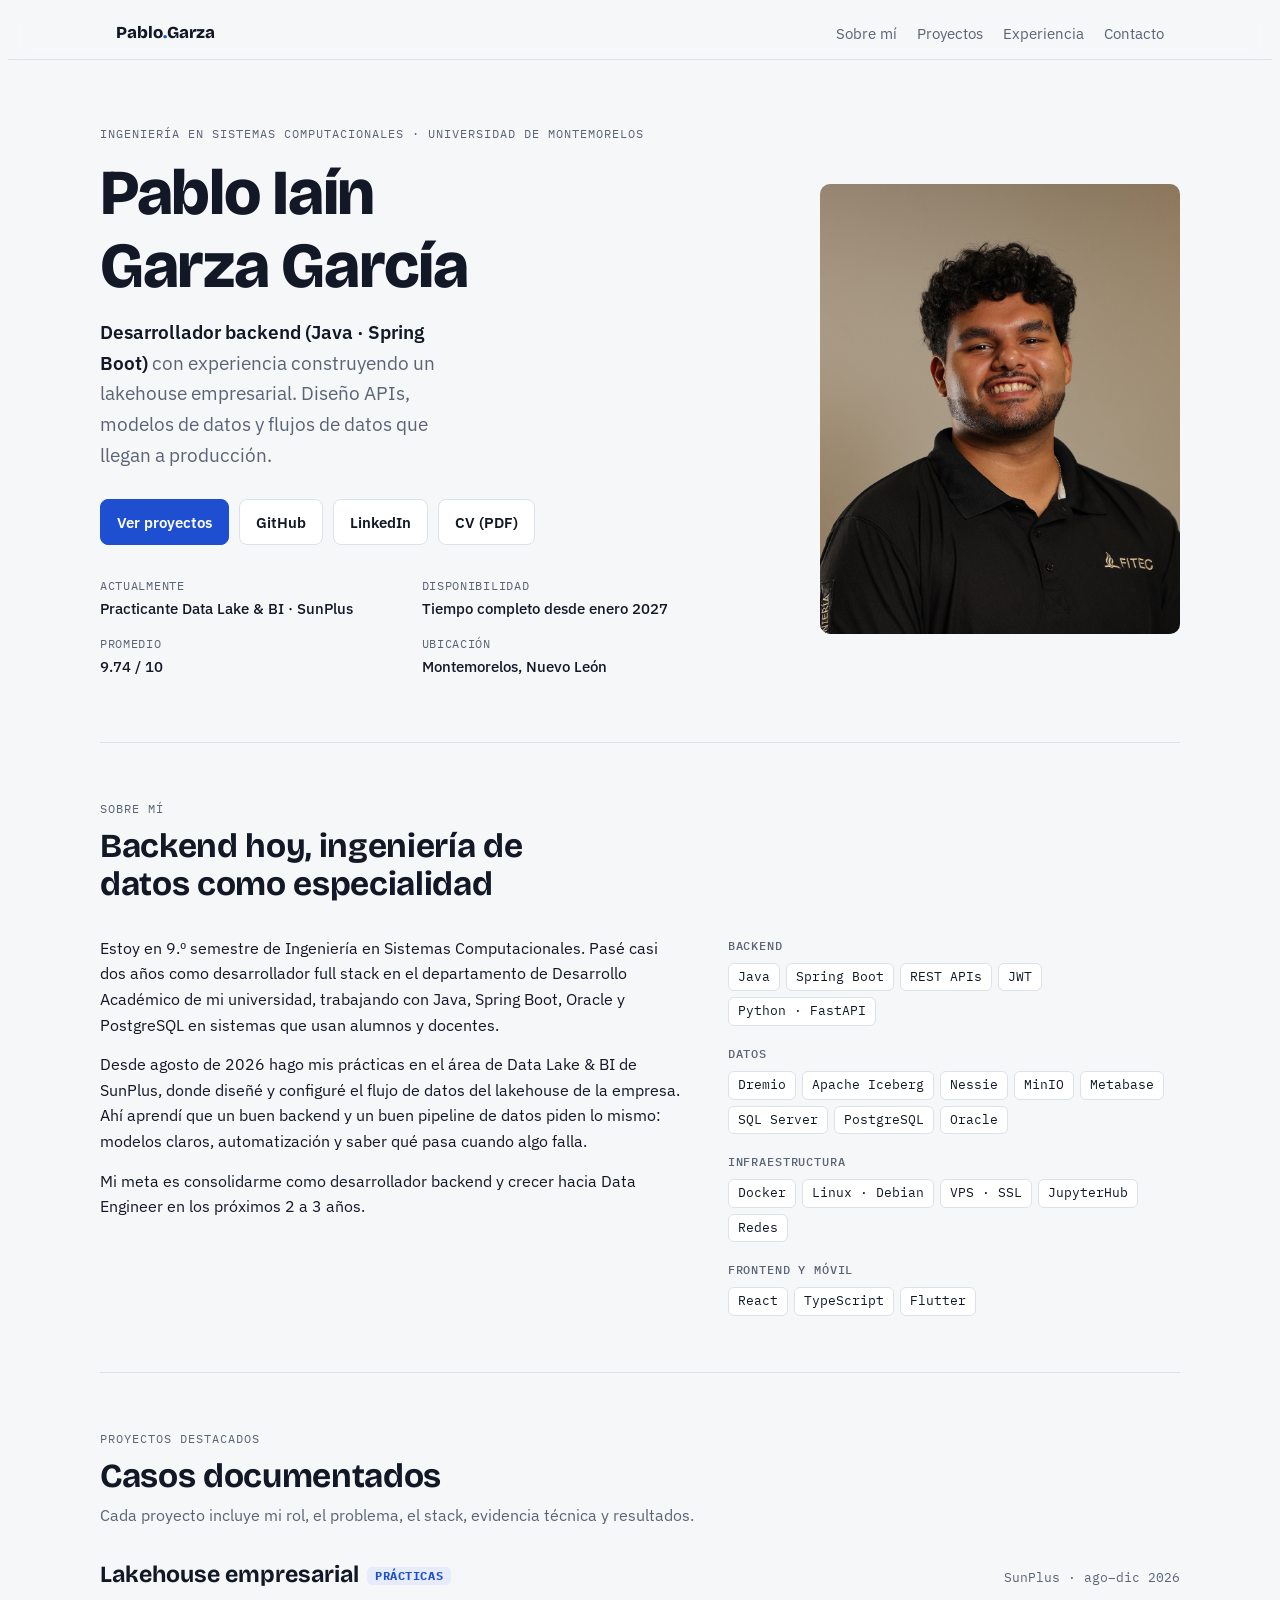
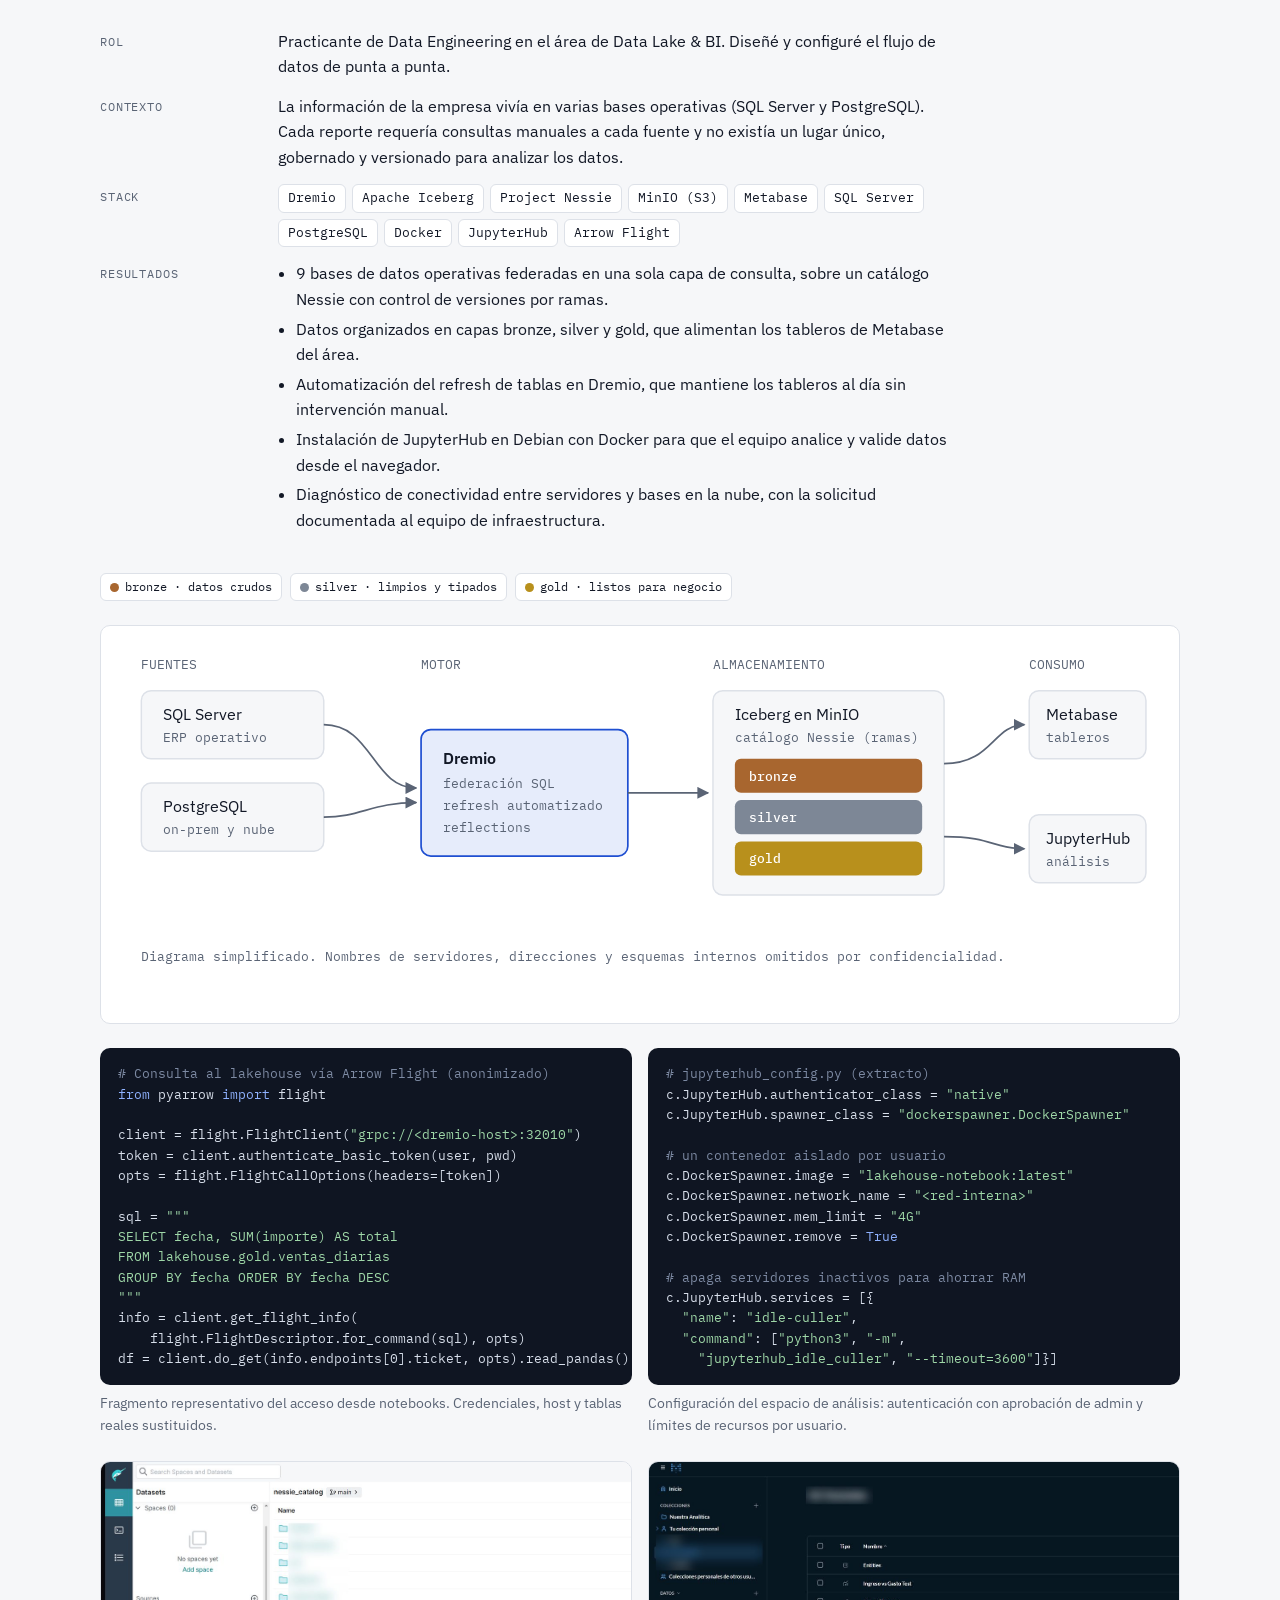
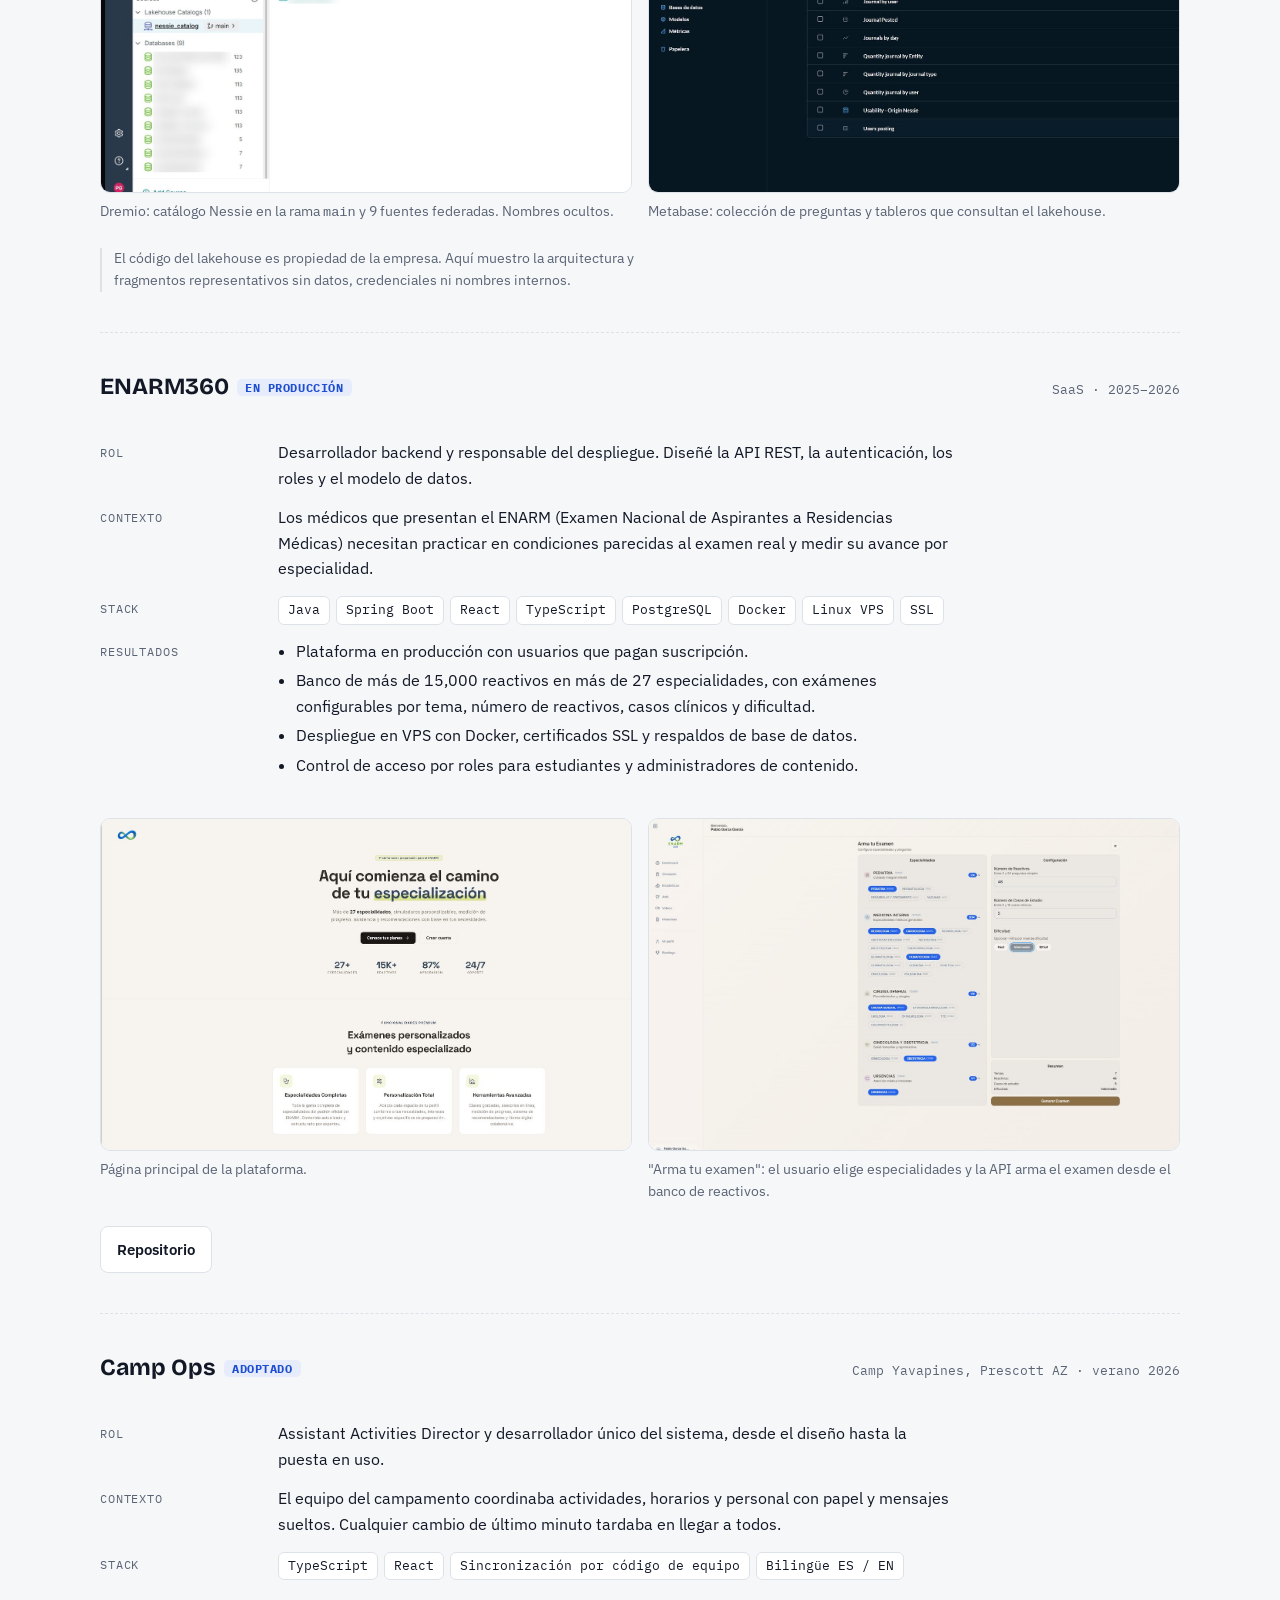
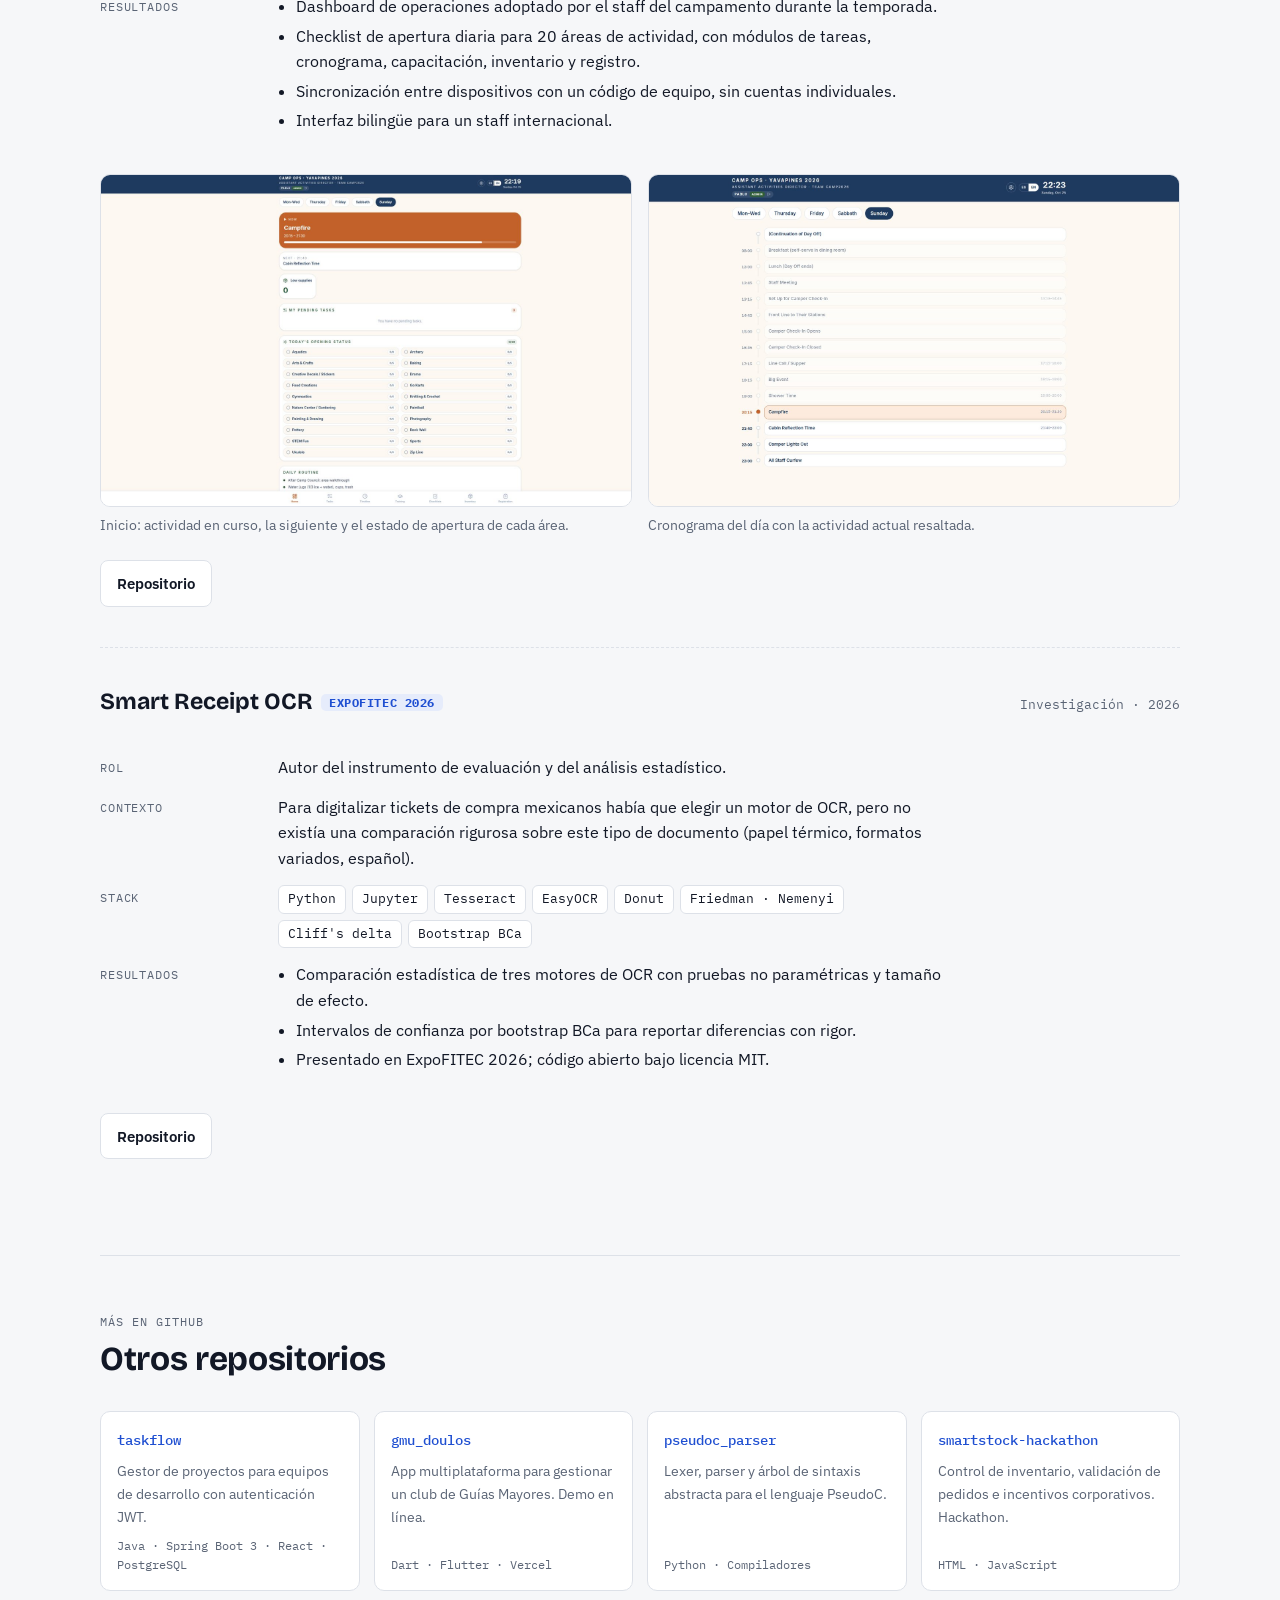
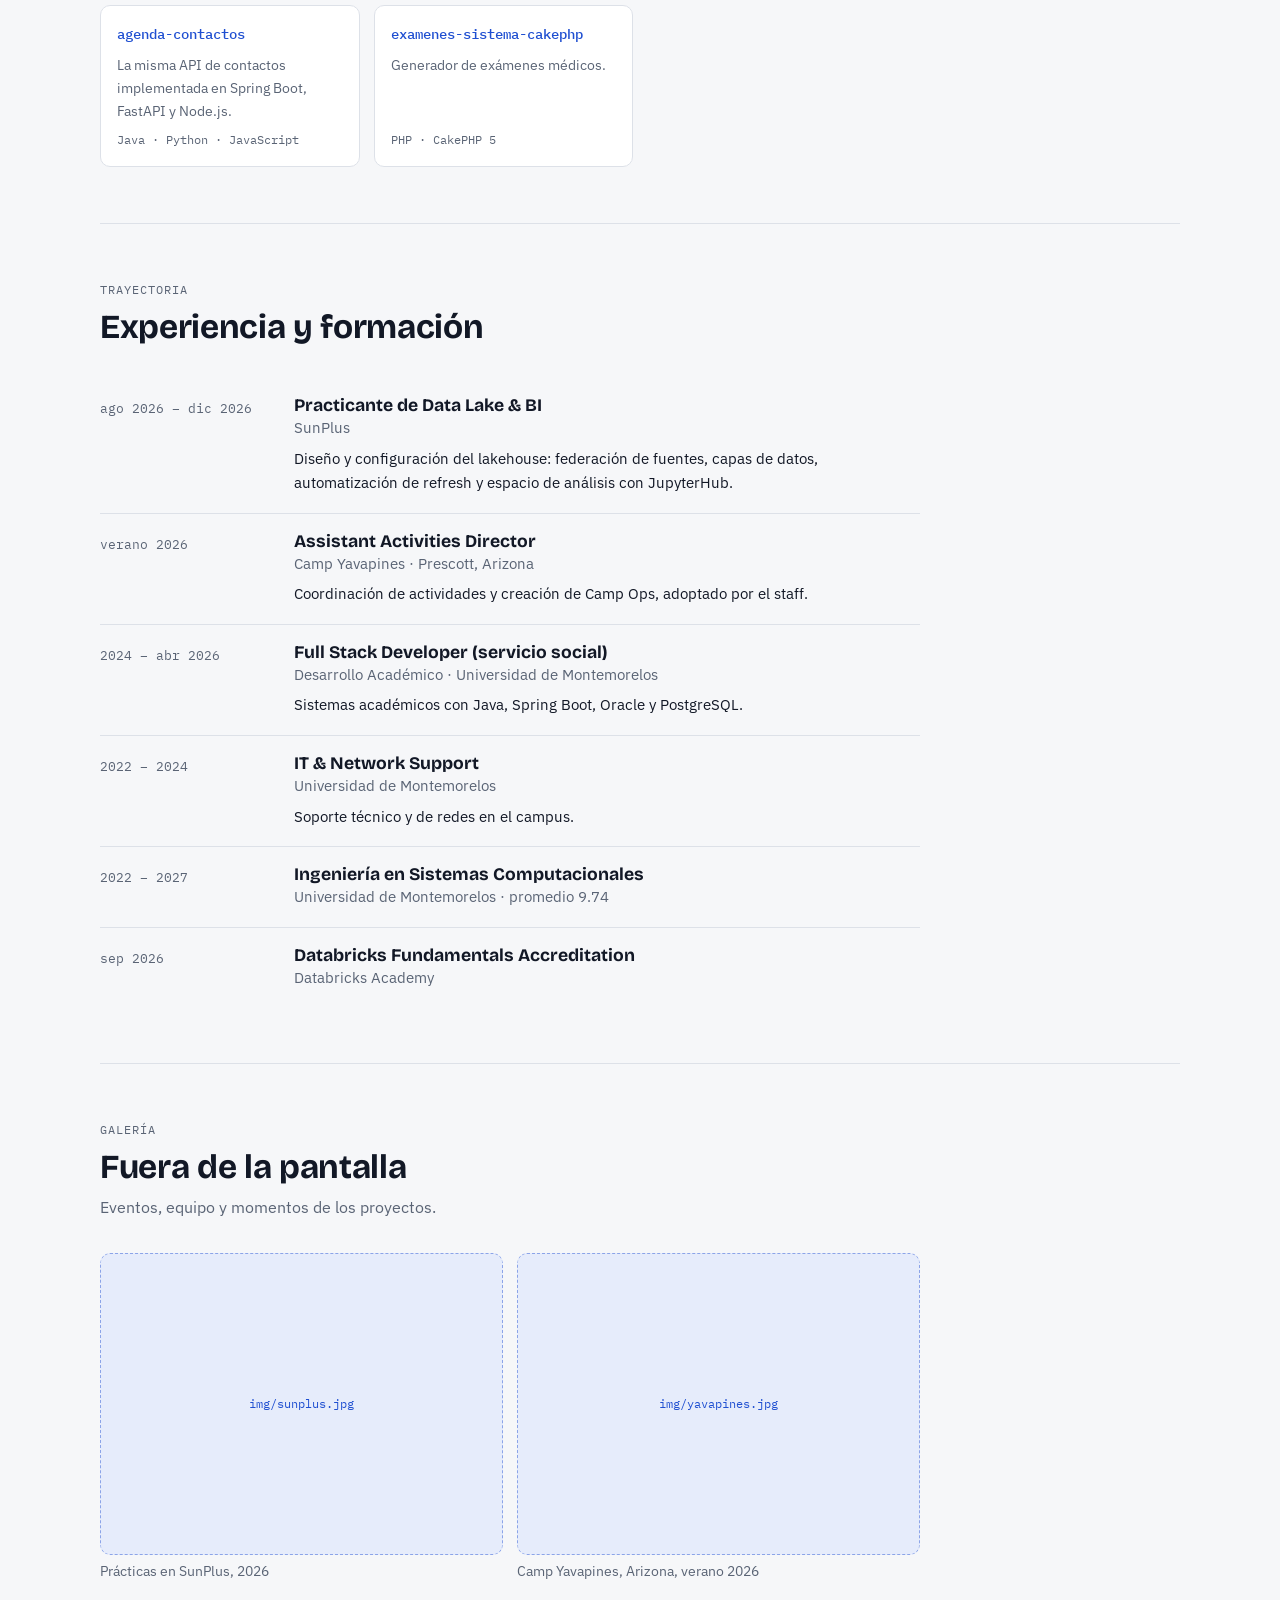
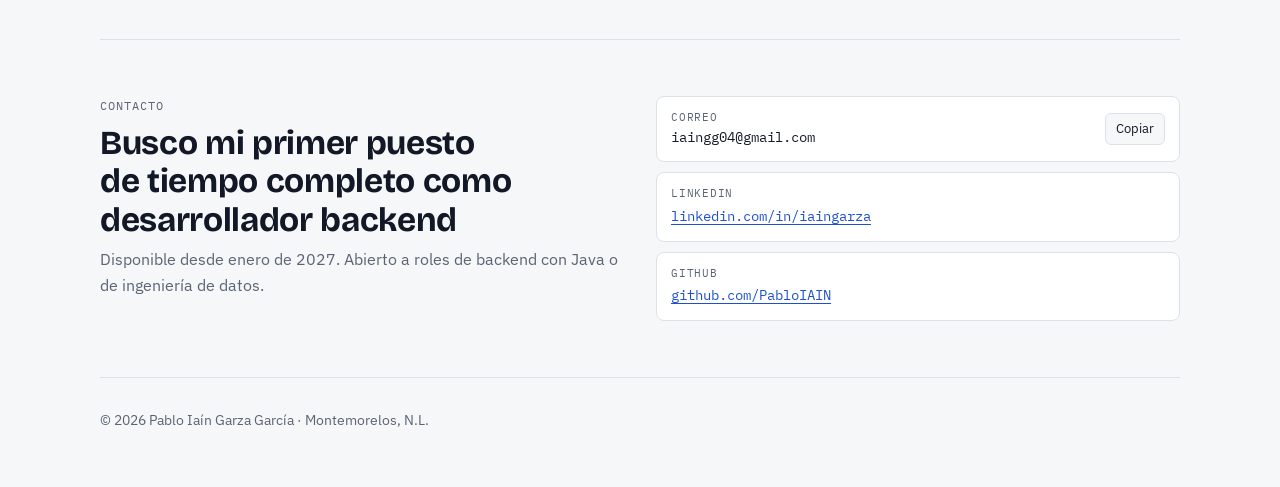
==== index.html @ d5141c3a "Portafolio Inicial" ====
<!doctype html>
<html lang="es">
<head>
<meta charset="utf-8">
<meta name="viewport" content="width=device-width, initial-scale=1, viewport-fit=cover">
<title>Pablo Garza · Portafolio</title>
<meta name="claude:viewport-fit-sides" content="cover">
<meta name="description" content="Portafolio profesional de Pablo Iaín Garza García: ingeniería de datos (lakehouse), backend con Java y Spring Boot, y proyectos full-stack.">
<link rel="preconnect" href="https://fonts.googleapis.com">
<link rel="preconnect" href="https://fonts.gstatic.com" crossorigin>
<link rel="stylesheet" href="https://fonts.googleapis.com/css2?family=Bricolage+Grotesque:opsz,wght@12..96,500;12..96,700;12..96,800&family=IBM+Plex+Sans:wght@400;500;600&family=IBM+Plex+Mono:wght@400;500&display=swap">
<style>
/* Layout: one calm reading column (max 1080px) with sticky nav; each project is a case study
   whose five rubric fields sit in a fixed two-column grid, so every project reads the same way. */
:root{
  --bg:#f6f7f9; --surface:#ffffff; --fg:#121826; --muted:#5a6475; --line:#dde1e8;
  --accent:#1f4fd1; --accent-soft:#e6ecfb; --code-bg:#0f1522; --code-fg:#d7deea;
  --bronze:#a8662f; --silver:#7d8796; --gold:#b8901c;
  --display:"Bricolage Grotesque", "Segoe UI", system-ui, sans-serif;
  --body:"IBM Plex Sans", "Segoe UI", system-ui, sans-serif;
  --mono:"IBM Plex Mono", ui-monospace, Menlo, Consolas, monospace;
  --radius:10px;
}
@media (prefers-color-scheme: dark){:root:not([data-theme="light"]){
  --bg:#0c1018; --surface:#141a25; --fg:#e8ecf3; --muted:#9aa4b5; --line:#263043;
  --accent:#7c9cff; --accent-soft:#1b2540; --code-bg:#080b12; --code-fg:#d7deea;
  --bronze:#d08a50; --silver:#aab3c0; --gold:#e0b93e; color-scheme:dark}}
:root[data-theme="dark"]{
  --bg:#0c1018; --surface:#141a25; --fg:#e8ecf3; --muted:#9aa4b5; --line:#263043;
  --accent:#7c9cff; --accent-soft:#1b2540; --code-bg:#080b12; --code-fg:#d7deea;
  --bronze:#d08a50; --silver:#aab3c0; --gold:#e0b93e; color-scheme:dark}

*{box-sizing:border-box}
html{scroll-behavior:smooth}
@media (prefers-reduced-motion:reduce){html{scroll-behavior:auto}}
body{background:var(--bg);color:var(--fg);font-family:var(--body);font-size:16px;line-height:1.6;
  padding-left:max(16px, env(safe-area-inset-left,0px));padding-right:max(16px, env(safe-area-inset-right,0px))}
body::before{content:"";position:fixed;inset:0 0 auto;height:env(safe-area-inset-top,0px);z-index:10;background:var(--bg)}
a{color:var(--accent);text-underline-offset:3px}
a:focus-visible,button:focus-visible{outline:2px solid var(--accent);outline-offset:3px;border-radius:4px}
.wrap{max-width:1080px;margin:0 auto}
h1,h2,h3{font-family:var(--display);line-height:1.15;text-wrap:balance;margin:0}
h2{font-size:clamp(1.6rem,3vw,2.1rem);font-weight:700;letter-spacing:-.01em}
h3{font-size:1.45rem;font-weight:700}
p{margin:0}
.eyebrow{font-family:var(--mono);font-size:.78rem;letter-spacing:.08em;text-transform:uppercase;color:var(--muted)}

/* nav */
nav.top{position:sticky;top:env(safe-area-inset-top,0px);z-index:5;background:color-mix(in srgb,var(--bg) 88%,transparent);
  backdrop-filter:blur(8px);border-bottom:1px solid var(--line);margin-inline:calc(-1 * max(16px, env(safe-area-inset-left,0px)))}
nav.top .wrap{display:flex;align-items:center;justify-content:space-between;gap:16px;padding-block:12px;
  padding-inline:max(16px, env(safe-area-inset-left,0px))}
.brand{font-family:var(--display);font-weight:800;font-size:1.05rem;color:var(--fg);text-decoration:none}
.brand span{color:var(--accent)}
nav.top ul{display:flex;gap:20px;list-style:none;margin:0;padding:0;font-size:.92rem}
nav.top ul a{color:var(--muted);text-decoration:none}
nav.top ul a:hover{color:var(--fg)}
@media (max-width:640px){nav.top ul{gap:14px;font-size:.85rem} nav.top ul li.opt{display:none}}

/* hero */
.hero{display:grid;grid-template-columns:minmax(0,1.5fr) minmax(0,1fr);gap:48px;align-items:center;padding-block:64px 48px}
.hero h1{font-size:clamp(2.4rem,6vw,4rem);font-weight:800;letter-spacing:-.02em}
.hero .role{font-size:1.2rem;color:var(--muted);margin-top:14px;max-width:34ch}
.hero .role strong{color:var(--fg);font-weight:600}
.cta{display:flex;flex-wrap:wrap;gap:10px;margin-top:28px}
.btn{display:inline-flex;align-items:center;gap:8px;padding:10px 16px;border-radius:8px;font-weight:600;font-size:.95rem;text-decoration:none;border:1px solid var(--line);color:var(--fg);background:var(--surface)}
.btn.primary{background:var(--accent);border-color:var(--accent);color:#fff}
:root[data-theme="dark"] .btn.primary{color:#0c1018}
@media (prefers-color-scheme: dark){:root:not([data-theme="light"]) .btn.primary{color:#0c1018}}
.btn:hover{border-color:var(--accent)}
.facts{display:grid;grid-template-columns:repeat(2,minmax(0,1fr));gap:14px 24px;margin-top:32px;font-size:.92rem}
.facts dt{font-family:var(--mono);font-size:.72rem;letter-spacing:.06em;text-transform:uppercase;color:var(--muted)}
.facts dd{margin:2px 0 0;font-weight:500;font-variant-numeric:tabular-nums}
.portrait{position:relative;max-width:360px;justify-self:end;width:100%}
@media (max-width:820px){.hero{grid-template-columns:1fr;padding-block:40px 32px;gap:32px}.portrait{justify-self:start;max-width:260px;order:-1}}

/* photo slots */
.ph{position:relative;border-radius:var(--radius);overflow:hidden;background:var(--accent-soft);aspect-ratio:4/5;max-width:100%}
.ph img{display:block;width:100%;height:100%;object-fit:cover;object-position:top left}
.ph.shot{border:1px solid var(--line);background:var(--surface)}
.ph .empty-msg{display:none}
.ph.empty img{display:none}
.ph.empty .empty-msg{display:flex;position:absolute;inset:0;flex-direction:column;align-items:center;justify-content:center;gap:6px;text-align:center;padding:16px;
  color:var(--accent);font-family:var(--mono);font-size:.78rem;border:1.5px dashed color-mix(in srgb,var(--accent) 45%,transparent);border-radius:var(--radius)}
.ph.empty .empty-msg b{font-family:var(--display);font-size:2.6rem;line-height:1}
.ph.wide{aspect-ratio:16/10}

/* sections */
section{padding-block:56px;border-top:1px solid var(--line)}
.sec-head{display:flex;flex-direction:column;gap:8px;margin-bottom:32px;max-width:62ch}
.sec-head p{color:var(--muted)}

/* about */
.about{display:grid;grid-template-columns:minmax(0,1.3fr) minmax(0,1fr);gap:40px}
.about p+p{margin-top:14px}
.about .text{max-width:62ch}
.skills{display:flex;flex-direction:column;gap:18px}
.skills h4{margin:0 0 8px;font-family:var(--mono);font-size:.75rem;letter-spacing:.07em;text-transform:uppercase;color:var(--muted);font-weight:500}
@media (max-width:820px){.about{grid-template-columns:1fr}}
.tags{display:flex;flex-wrap:wrap;gap:6px;list-style:none;padding:0;margin:0}
.tags li{font-family:var(--mono);font-size:.8rem;padding:3px 9px;border-radius:6px;background:var(--surface);border:1px solid var(--line)}

/* case studies */
.case{display:flex;flex-direction:column;gap:24px;padding-block:40px;border-top:1px dashed var(--line)}
.case:first-of-type{border-top:0;padding-top:0}
.case-head{display:flex;flex-wrap:wrap;align-items:baseline;justify-content:space-between;gap:8px 24px}
.case-head .meta{font-family:var(--mono);font-size:.8rem;color:var(--muted)}
.badge{display:inline-block;font-family:var(--mono);font-size:.72rem;letter-spacing:.05em;text-transform:uppercase;padding:2px 8px;border-radius:5px;background:var(--accent-soft);color:var(--accent);margin-left:8px;vertical-align:middle}
.fields{display:grid;grid-template-columns:150px minmax(0,1fr);gap:14px 28px;max-width:860px}
.fields dt{font-family:var(--mono);font-size:.75rem;letter-spacing:.07em;text-transform:uppercase;color:var(--muted);padding-top:3px}
.fields dd{margin:0;min-width:0}
.fields ul.res{margin:0;padding-left:18px;display:flex;flex-direction:column;gap:4px}
@media (max-width:640px){.fields{grid-template-columns:1fr;gap:4px}.fields dd{margin-bottom:12px}}
.evidence{display:grid;grid-template-columns:repeat(auto-fit,minmax(260px,1fr));gap:16px}
.evidence figure{margin:0;display:flex;flex-direction:column;gap:8px;min-width:0}
.evidence figcaption{font-size:.85rem;color:var(--muted)}
.links{display:flex;flex-wrap:wrap;gap:8px}
.note{font-size:.85rem;color:var(--muted);border-left:2px solid var(--line);padding-left:12px;max-width:70ch}

/* diagram */
.diagram{background:var(--surface);border:1px solid var(--line);border-radius:var(--radius);padding:16px;overflow-x:auto}
.diagram svg{display:block;min-width:640px;width:100%;height:auto}
.diagram text{font-family:var(--body);fill:var(--fg);font-size:13px}
.diagram .sm{font-size:11px;fill:var(--muted);font-family:var(--mono)}
.diagram .box{fill:var(--bg);stroke:var(--line);stroke-width:1.2}
.diagram .core{fill:var(--accent-soft);stroke:var(--accent);stroke-width:1.4}
.diagram .arr{stroke:var(--muted);stroke-width:1.4;fill:none;marker-end:url(#ah)}
.diagram .ahead{fill:var(--muted)}
.diagram .b{fill:var(--bronze)} .diagram .s{fill:var(--silver)} .diagram .g{fill:var(--gold)}
.diagram .lbl-inv{fill:#fff;font-family:var(--mono);font-size:11px;font-weight:500}

/* code */
pre.code{margin:0;background:var(--code-bg);color:var(--code-fg);border-radius:var(--radius);padding:16px 18px;overflow-x:auto;font-family:var(--mono);font-size:.82rem;line-height:1.55}
pre.code .c{color:#7d8aa3} pre.code .k{color:#8fb2ff} pre.code .s{color:#9fd8a8}

/* layers legend */
.layers{display:flex;flex-wrap:wrap;gap:8px;font-family:var(--mono);font-size:.78rem}
.layers span{display:inline-flex;align-items:center;gap:6px;padding:3px 9px;border:1px solid var(--line);border-radius:6px;background:var(--surface)}
.layers i{width:9px;height:9px;border-radius:50%;display:inline-block}

/* repo grid */
.repos{display:grid;grid-template-columns:repeat(auto-fill,minmax(250px,1fr));gap:14px}
.repo{display:flex;flex-direction:column;gap:8px;padding:16px;border:1px solid var(--line);border-radius:var(--radius);background:var(--surface);text-decoration:none;color:var(--fg)}
.repo:hover{border-color:var(--accent)}
.repo .name{font-family:var(--mono);font-size:.9rem;font-weight:500;color:var(--accent);overflow-wrap:anywhere}
.repo p{font-size:.9rem;color:var(--muted);flex:1}
.repo .lang{font-family:var(--mono);font-size:.75rem;color:var(--muted)}

/* timeline */
.timeline{list-style:none;margin:0;padding:0;display:flex;flex-direction:column;gap:0;max-width:820px}
.timeline li{display:grid;grid-template-columns:170px minmax(0,1fr);gap:24px;padding-block:18px;border-top:1px solid var(--line)}
.timeline li:first-child{border-top:0}
.timeline .when{font-family:var(--mono);font-size:.82rem;color:var(--muted);font-variant-numeric:tabular-nums;padding-top:2px}
.timeline h3{font-size:1.1rem}
.timeline .org{color:var(--muted);font-size:.92rem}
.timeline p.d{margin-top:6px;font-size:.95rem}
@media (max-width:640px){.timeline li{grid-template-columns:1fr;gap:4px}}

/* gallery */
.gallery{display:grid;grid-template-columns:repeat(2,minmax(0,1fr));gap:14px;max-width:820px}
.gallery .ph{aspect-ratio:4/3}
.gallery figure{margin:0;display:flex;flex-direction:column;gap:6px}
.gallery figcaption{font-size:.85rem;color:var(--muted)}
@media (max-width:720px){.gallery{grid-template-columns:repeat(2,minmax(0,1fr))}}
@media (max-width:440px){.gallery{grid-template-columns:1fr}}

/* contact */
.contact{display:grid;grid-template-columns:minmax(0,1fr) minmax(0,1fr);gap:32px;align-items:start}
.contact-list{display:flex;flex-direction:column;gap:10px}
.contact-row{display:flex;align-items:center;justify-content:space-between;gap:12px;padding:12px 14px;border:1px solid var(--line);border-radius:8px;background:var(--surface);min-width:0}
.contact-row .v{font-family:var(--mono);font-size:.88rem;overflow-wrap:anywhere;user-select:all}
.contact-row .k{font-family:var(--mono);font-size:.7rem;text-transform:uppercase;letter-spacing:.07em;color:var(--muted)}
.copy{font:inherit;font-size:.8rem;padding:5px 10px;border-radius:6px;border:1px solid var(--line);background:var(--bg);color:var(--fg);cursor:pointer;flex:none}
.copy:hover{border-color:var(--accent)}
@media (max-width:720px){.contact{grid-template-columns:1fr}}
footer{padding-block:32px 48px;border-top:1px solid var(--line);font-size:.85rem;color:var(--muted)}
</style>
</head>
<body>

<nav class="top" aria-label="Principal">
  <div class="wrap">
    <a class="brand" href="#inicio">Pablo<span>.</span>Garza</a>
    <ul>
      <li class="opt"><a href="#sobre-mi">Sobre mí</a></li>
      <li><a href="#proyectos">Proyectos</a></li>
      <li class="opt"><a href="#experiencia">Experiencia</a></li>
      <li><a href="#contacto">Contacto</a></li>
    </ul>
  </div>
</nav>

<main class="wrap">

  <!-- ============ HERO ============ -->
  <header class="hero" id="inicio">
    <div>
      <p class="eyebrow">Ingeniería en Sistemas Computacionales · Universidad de Montemorelos</p>
      <h1 style="margin-top:12px">Pablo Iaín<br>Garza García</h1>
      <p class="role"><strong>Desarrollador backend (Java · Spring Boot)</strong> con experiencia construyendo un lakehouse empresarial. Diseño APIs, modelos de datos y flujos de datos que llegan a producción.</p>
      <div class="cta">
        <a class="btn primary" href="#proyectos">Ver proyectos</a>
        <a class="btn" href="https://github.com/PabloIAIN" target="_blank" rel="noopener">GitHub</a>
        <a class="btn" href="https://www.linkedin.com/in/iaingarza" target="_blank" rel="noopener">LinkedIn</a>
        <!-- EDITA: sube tu CV como cv.pdf junto a este archivo para que este botón funcione -->
        <a class="btn" href="cv.pdf" target="_blank" rel="noopener">CV (PDF)</a>
      </div>
      <dl class="facts">
        <div><dt>Actualmente</dt><dd>Practicante Data Lake &amp; BI · SunPlus</dd></div>
        <div><dt>Disponibilidad</dt><dd>Tiempo completo desde enero 2027</dd></div>
        <div><dt>Promedio</dt><dd>9.74 / 10</dd></div>
        <div><dt>Ubicación</dt><dd>Montemorelos, Nuevo León</dd></div>
      </dl>
    </div>
    <div class="portrait">
      <!-- EDITA: guarda tu foto como img/pablo.jpg (vertical 4:5, mínimo 800×1000 px) -->
      <div class="ph"><img src="img/pablo.jpg" alt="Foto de Pablo Garza"><div class="empty-msg"><b>PG</b>Agrega img/pablo.jpg</div></div>
    </div>
  </header>

  <!-- ============ SOBRE MÍ ============ -->
  <section id="sobre-mi">
    <div class="sec-head"><p class="eyebrow">Sobre mí</p><h2>Backend hoy, ingeniería de datos como especialidad</h2></div>
    <div class="about">
      <div class="text">
        <p>Estoy en 9.º semestre de Ingeniería en Sistemas Computacionales. Pasé casi dos años como desarrollador full stack en el departamento de Desarrollo Académico de mi universidad, trabajando con Java, Spring Boot, Oracle y PostgreSQL en sistemas que usan alumnos y docentes.</p>
        <p>Desde agosto de 2026 hago mis prácticas en el área de Data Lake &amp; BI de SunPlus, donde diseñé y configuré el flujo de datos del lakehouse de la empresa. Ahí aprendí que un buen backend y un buen pipeline de datos piden lo mismo: modelos claros, automatización y saber qué pasa cuando algo falla.</p>
        <p>Mi meta es consolidarme como desarrollador backend y crecer hacia Data Engineer en los próximos 2 a 3 años.</p>
      </div>
      <div class="skills">
        <div><h4>Backend</h4><ul class="tags"><li>Java</li><li>Spring Boot</li><li>REST APIs</li><li>JWT</li><li>Python · FastAPI</li></ul></div>
        <div><h4>Datos</h4><ul class="tags"><li>Dremio</li><li>Apache Iceberg</li><li>Nessie</li><li>MinIO</li><li>Metabase</li><li>SQL Server</li><li>PostgreSQL</li><li>Oracle</li></ul></div>
        <div><h4>Infraestructura</h4><ul class="tags"><li>Docker</li><li>Linux · Debian</li><li>VPS · SSL</li><li>JupyterHub</li><li>Redes</li></ul></div>
        <div><h4>Frontend y móvil</h4><ul class="tags"><li>React</li><li>TypeScript</li><li>Flutter</li></ul></div>
      </div>
    </div>
  </section>

  <!-- ============ PROYECTOS ============ -->
  <section id="proyectos">
    <div class="sec-head"><p class="eyebrow">Proyectos destacados</p><h2>Casos documentados</h2>
      <p>Cada proyecto incluye mi rol, el problema, el stack, evidencia técnica y resultados.</p></div>

    <!-- PROYECTO 1: LAKEHOUSE -->
    <article class="case" id="lakehouse">
      <div class="case-head">
        <h3>Lakehouse empresarial<span class="badge">Prácticas</span></h3>
        <span class="meta">SunPlus · ago–dic 2026</span>
      </div>
      <dl class="fields">
        <dt>Rol</dt><dd>Practicante de Data Engineering en el área de Data Lake &amp; BI. Diseñé y configuré el flujo de datos de punta a punta.</dd>
        <dt>Contexto</dt><dd>La información de la empresa vivía en varias bases operativas (SQL Server y PostgreSQL). Cada reporte requería consultas manuales a cada fuente y no existía un lugar único, gobernado y versionado para analizar los datos.</dd>
        <dt>Stack</dt><dd><ul class="tags"><li>Dremio</li><li>Apache Iceberg</li><li>Project Nessie</li><li>MinIO (S3)</li><li>Metabase</li><li>SQL Server</li><li>PostgreSQL</li><li>Docker</li><li>JupyterHub</li><li>Arrow Flight</li></ul></dd>
        <dt>Resultados</dt><dd><ul class="res">
          <li>9 bases de datos operativas federadas en una sola capa de consulta, sobre un catálogo Nessie con control de versiones por ramas.</li>
          <li>Datos organizados en capas bronze, silver y gold, que alimentan los tableros de Metabase del área.</li>
          <li>Automatización del refresh de tablas en Dremio, que mantiene los tableros al día sin intervención manual.</li>
          <li>Instalación de JupyterHub en Debian con Docker para que el equipo analice y valide datos desde el navegador.</li>
          <li>Diagnóstico de conectividad entre servidores y bases en la nube, con la solicitud documentada al equipo de infraestructura.</li>
        </ul></dd>
      </dl>

      <div class="layers" aria-label="Capas del lakehouse">
        <span><i style="background:var(--bronze)"></i>bronze · datos crudos</span>
        <span><i style="background:var(--silver)"></i>silver · limpios y tipados</span>
        <span><i style="background:var(--gold)"></i>gold · listos para negocio</span>
      </div>

      <div class="diagram" role="img" aria-label="Diagrama de arquitectura: SQL Server y PostgreSQL alimentan a Dremio, que escribe tablas Iceberg en MinIO catalogadas con Nessie en capas bronze, silver y gold; Metabase y JupyterHub consumen los datos.">
        <svg viewBox="0 0 860 300" xmlns="http://www.w3.org/2000/svg">
          <defs><marker id="ah" viewBox="0 0 10 10" refX="9" refY="5" markerWidth="7" markerHeight="7" orient="auto"><path class="ahead" d="M0,0 L10,5 L0,10 z"/></marker></defs>
          <text class="sm" x="20" y="22">FUENTES</text>
          <rect class="box" x="20" y="40" width="150" height="56" rx="8"/><text x="38" y="64">SQL Server</text><text class="sm" x="38" y="82">ERP operativo</text>
          <rect class="box" x="20" y="116" width="150" height="56" rx="8"/><text x="38" y="140">PostgreSQL</text><text class="sm" x="38" y="158">on-prem y nube</text>
          <path class="arr" d="M170,68 C210,68 210,120 246,120"/>
          <path class="arr" d="M170,144 C200,144 210,132 246,132"/>
          <text class="sm" x="250" y="22">MOTOR</text>
          <rect class="core" x="250" y="72" width="170" height="104" rx="8"/>
          <text x="268" y="100" style="font-weight:600">Dremio</text>
          <text class="sm" x="268" y="120">federación SQL</text>
          <text class="sm" x="268" y="138">refresh automatizado</text>
          <text class="sm" x="268" y="156">reflections</text>
          <path class="arr" d="M420,124 L486,124"/>
          <text class="sm" x="490" y="22">ALMACENAMIENTO</text>
          <rect class="box" x="490" y="40" width="190" height="168" rx="8"/>
          <text x="508" y="64">Iceberg en MinIO</text><text class="sm" x="508" y="82">catálogo Nessie (ramas)</text>
          <rect class="b" x="508" y="96" width="154" height="28" rx="5"/><text class="lbl-inv" x="520" y="114">bronze</text>
          <rect class="s" x="508" y="130" width="154" height="28" rx="5"/><text class="lbl-inv" x="520" y="148">silver</text>
          <rect class="g" x="508" y="164" width="154" height="28" rx="5"/><text class="lbl-inv" x="520" y="182">gold</text>
          <path class="arr" d="M680,100 C720,100 720,68 746,68"/>
          <path class="arr" d="M680,160 C720,160 720,170 746,170"/>
          <text class="sm" x="750" y="22">CONSUMO</text>
          <rect class="box" x="750" y="40" width="96" height="56" rx="8"/><text x="764" y="64">Metabase</text><text class="sm" x="764" y="82">tableros</text>
          <rect class="box" x="750" y="142" width="96" height="56" rx="8"/><text x="764" y="166">JupyterHub</text><text class="sm" x="764" y="184">análisis</text>
          <text class="sm" x="20" y="262">Diagrama simplificado. Nombres de servidores, direcciones y esquemas internos omitidos por confidencialidad.</text>
        </svg>
      </div>

      <div class="evidence">
        <figure>
          <pre class="code"><span class="c"># Consulta al lakehouse vía Arrow Flight (anonimizado)</span>
<span class="k">from</span> pyarrow <span class="k">import</span> flight

client = flight.FlightClient(<span class="s">"grpc://&lt;dremio-host&gt;:32010"</span>)
token = client.authenticate_basic_token(user, pwd)
opts = flight.FlightCallOptions(headers=[token])

sql = <span class="s">"""
SELECT fecha, SUM(importe) AS total
FROM lakehouse.gold.ventas_diarias
GROUP BY fecha ORDER BY fecha DESC
"""</span>
info = client.get_flight_info(
    flight.FlightDescriptor.for_command(sql), opts)
df = client.do_get(info.endpoints[0].ticket, opts).read_pandas()</pre>
          <figcaption>Fragmento representativo del acceso desde notebooks. Credenciales, host y tablas reales sustituidos.</figcaption>
        </figure>
        <figure>
          <pre class="code"><span class="c"># jupyterhub_config.py (extracto)</span>
c.JupyterHub.authenticator_class = <span class="s">"native"</span>
c.JupyterHub.spawner_class = <span class="s">"dockerspawner.DockerSpawner"</span>

<span class="c"># un contenedor aislado por usuario</span>
c.DockerSpawner.image = <span class="s">"lakehouse-notebook:latest"</span>
c.DockerSpawner.network_name = <span class="s">"&lt;red-interna&gt;"</span>
c.DockerSpawner.mem_limit = <span class="s">"4G"</span>
c.DockerSpawner.remove = <span class="k">True</span>

<span class="c"># apaga servidores inactivos para ahorrar RAM</span>
c.JupyterHub.services = [{
  <span class="s">"name"</span>: <span class="s">"idle-culler"</span>,
  <span class="s">"command"</span>: [<span class="s">"python3"</span>, <span class="s">"-m"</span>,
    <span class="s">"jupyterhub_idle_culler"</span>, <span class="s">"--timeout=3600"</span>]}]</pre>
          <figcaption>Configuración del espacio de análisis: autenticación con aprobación de admin y límites de recursos por usuario.</figcaption>
        </figure>
      </div>
      <div class="evidence">
        <figure><div class="ph wide shot"><img src="img/lakehouse-1.jpg" alt="Dremio mostrando el catálogo Nessie en la rama main y 9 bases de datos conectadas, con nombres difuminados" loading="lazy"><div class="empty-msg">img/lakehouse-1.jpg</div></div><figcaption>Dremio: catálogo Nessie en la rama <code>main</code> y 9 fuentes federadas. Nombres ocultos.</figcaption></figure>
        <figure><div class="ph wide shot"><img src="img/lakehouse-2.jpg" alt="Colección de Metabase con 10 preguntas y tableros construidos sobre el lakehouse" loading="lazy"><div class="empty-msg">img/lakehouse-2.jpg</div></div><figcaption>Metabase: colección de preguntas y tableros que consultan el lakehouse.</figcaption></figure>
      </div>
      <p class="note">El código del lakehouse es propiedad de la empresa. Aquí muestro la arquitectura y fragmentos representativos sin datos, credenciales ni nombres internos.</p>
    </article>

    <!-- PROYECTO 2: ENARM360 -->
    <article class="case" id="enarm360">
      <div class="case-head">
        <h3>ENARM360<span class="badge">En producción</span></h3>
        <span class="meta">SaaS · 2025–2026</span>
      </div>
      <dl class="fields">
        <dt>Rol</dt><dd>Desarrollador backend y responsable del despliegue. Diseñé la API REST, la autenticación, los roles y el modelo de datos.</dd>
        <dt>Contexto</dt><dd>Los médicos que presentan el ENARM (Examen Nacional de Aspirantes a Residencias Médicas) necesitan practicar en condiciones parecidas al examen real y medir su avance por especialidad.</dd>
        <dt>Stack</dt><dd><ul class="tags"><li>Java</li><li>Spring Boot</li><li>React</li><li>TypeScript</li><li>PostgreSQL</li><li>Docker</li><li>Linux VPS</li><li>SSL</li></ul></dd>
        <dt>Resultados</dt><dd><ul class="res">
          <li>Plataforma en producción con usuarios que pagan suscripción.</li>
          <li>Banco de más de 15,000 reactivos en más de 27 especialidades, con exámenes configurables por tema, número de reactivos, casos clínicos y dificultad.</li>
          <li>Despliegue en VPS con Docker, certificados SSL y respaldos de base de datos.</li>
          <li>Control de acceso por roles para estudiantes y administradores de contenido.</li>
        </ul></dd>
      </dl>
      <div class="evidence">
        <figure><div class="ph wide shot"><img src="img/enarm-1.jpg" alt="Página principal de ENARM360" loading="lazy"><div class="empty-msg">img/enarm-1.jpg</div></div><figcaption>Página principal de la plataforma.</figcaption></figure>
        <figure><div class="ph wide shot"><img src="img/enarm-2.jpg" alt="Pantalla Arma tu Examen de ENARM360 con especialidades y configuración" loading="lazy"><div class="empty-msg">img/enarm-2.jpg</div></div><figcaption>"Arma tu examen": el usuario elige especialidades y la API arma el examen desde el banco de reactivos.</figcaption></figure>
      </div>
      <div class="links"><a class="btn" href="https://github.com/PabloIAIN/Enarm360" target="_blank" rel="noopener">Repositorio</a></div>
    </article>

    <!-- PROYECTO 3: CAMP OPS -->
    <article class="case" id="campops">
      <div class="case-head">
        <h3>Camp Ops<span class="badge">Adoptado</span></h3>
        <span class="meta">Camp Yavapines, Prescott AZ · verano 2026</span>
      </div>
      <dl class="fields">
        <dt>Rol</dt><dd>Assistant Activities Director y desarrollador único del sistema, desde el diseño hasta la puesta en uso.</dd>
        <dt>Contexto</dt><dd>El equipo del campamento coordinaba actividades, horarios y personal con papel y mensajes sueltos. Cualquier cambio de último minuto tardaba en llegar a todos.</dd>
        <dt>Stack</dt><dd><ul class="tags"><li>TypeScript</li><li>React</li><li>Sincronización por código de equipo</li><li>Bilingüe ES / EN</li></ul></dd>
        <dt>Resultados</dt><dd><ul class="res">
          <li>Dashboard de operaciones adoptado por el staff del campamento durante la temporada.</li>
          <li>Checklist de apertura diaria para 20 áreas de actividad, con módulos de tareas, cronograma, capacitación, inventario y registro.</li>
          <li>Sincronización entre dispositivos con un código de equipo, sin cuentas individuales.</li>
          <li>Interfaz bilingüe para un staff internacional.</li>
        </ul></dd>
      </dl>
      <div class="evidence">
        <figure><div class="ph wide shot"><img src="img/campops-1.jpg" alt="Dashboard de Camp Ops con la actividad actual y el estado de apertura de 20 áreas" loading="lazy"><div class="empty-msg">img/campops-1.jpg</div></div><figcaption>Inicio: actividad en curso, la siguiente y el estado de apertura de cada área.</figcaption></figure>
        <figure><div class="ph wide shot"><img src="img/campops-2.jpg" alt="Cronograma del día en Camp Ops con la actividad actual resaltada" loading="lazy"><div class="empty-msg">img/campops-2.jpg</div></div><figcaption>Cronograma del día con la actividad actual resaltada.</figcaption></figure>
      </div>
      <div class="links"><a class="btn" href="https://github.com/PabloIAIN/campops" target="_blank" rel="noopener">Repositorio</a></div>
    </article>

    <!-- PROYECTO 4: OCR -->
    <article class="case" id="ocr">
      <div class="case-head">
        <h3>Smart Receipt OCR<span class="badge">ExpoFITEC 2026</span></h3>
        <span class="meta">Investigación · 2026</span>
      </div>
      <dl class="fields">
        <dt>Rol</dt><dd>Autor del instrumento de evaluación y del análisis estadístico.</dd>
        <dt>Contexto</dt><dd>Para digitalizar tickets de compra mexicanos había que elegir un motor de OCR, pero no existía una comparación rigurosa sobre este tipo de documento (papel térmico, formatos variados, español).</dd>
        <dt>Stack</dt><dd><ul class="tags"><li>Python</li><li>Jupyter</li><li>Tesseract</li><li>EasyOCR</li><li>Donut</li><li>Friedman · Nemenyi</li><li>Cliff's delta</li><li>Bootstrap BCa</li></ul></dd>
        <dt>Resultados</dt><dd><ul class="res">
          <li>Comparación estadística de tres motores de OCR con pruebas no paramétricas y tamaño de efecto.</li>
          <li>Intervalos de confianza por bootstrap BCa para reportar diferencias con rigor.</li>
          <li>Presentado en ExpoFITEC 2026; código abierto bajo licencia MIT.</li>
          <!-- EDITA: agrega el motor ganador y su métrica (p. ej. CER o exactitud de campos) -->
        </ul></dd>
      </dl>
            <div class="links"><a class="btn" href="https://github.com/PabloIAIN/instrumento-ocr-tickets-mx" target="_blank" rel="noopener">Repositorio</a></div>
    </article>
  </section>

  <!-- ============ MÁS EN GITHUB ============ -->
  <section id="github">
    <div class="sec-head"><p class="eyebrow">Más en GitHub</p><h2>Otros repositorios</h2></div>
    <div class="repos">
      <a class="repo" href="https://github.com/PabloIAIN/taskflow" target="_blank" rel="noopener"><span class="name">taskflow</span><p>Gestor de proyectos para equipos de desarrollo con autenticación JWT.</p><span class="lang">Java · Spring Boot 3 · React · PostgreSQL</span></a>
      <a class="repo" href="https://gmu-doulos.vercel.app" target="_blank" rel="noopener"><span class="name">gmu_doulos</span><p>App multiplataforma para gestionar un club de Guías Mayores. Demo en línea.</p><span class="lang">Dart · Flutter · Vercel</span></a>
      <a class="repo" href="https://github.com/PabloIAIN/pseudoc_parser" target="_blank" rel="noopener"><span class="name">pseudoc_parser</span><p>Lexer, parser y árbol de sintaxis abstracta para el lenguaje PseudoC.</p><span class="lang">Python · Compiladores</span></a>
      <a class="repo" href="https://github.com/PabloIAIN/smartstock-hackathonv2" target="_blank" rel="noopener"><span class="name">smartstock-hackathon</span><p>Control de inventario, validación de pedidos e incentivos corporativos. Hackathon.</p><span class="lang">HTML · JavaScript</span></a>
      <a class="repo" href="https://github.com/PabloIAIN/agenda-contactos-springboot" target="_blank" rel="noopener"><span class="name">agenda-contactos</span><p>La misma API de contactos implementada en Spring Boot, FastAPI y Node.js.</p><span class="lang">Java · Python · JavaScript</span></a>
      <a class="repo" href="https://github.com/PabloIAIN/examenes-sistema-cakephp" target="_blank" rel="noopener"><span class="name">examenes-sistema-cakephp</span><p>Generador de exámenes médicos.</p><span class="lang">PHP · CakePHP 5</span></a>
    </div>
  </section>

  <!-- ============ EXPERIENCIA ============ -->
  <section id="experiencia">
    <div class="sec-head"><p class="eyebrow">Trayectoria</p><h2>Experiencia y formación</h2></div>
    <ol class="timeline">
      <li><span class="when">ago 2026 – dic 2026</span><div><h3>Practicante de Data Lake &amp; BI</h3><p class="org">SunPlus</p><p class="d">Diseño y configuración del lakehouse: federación de fuentes, capas de datos, automatización de refresh y espacio de análisis con JupyterHub.</p></div></li>
      <li><span class="when">verano 2026</span><div><h3>Assistant Activities Director</h3><p class="org">Camp Yavapines · Prescott, Arizona</p><p class="d">Coordinación de actividades y creación de Camp Ops, adoptado por el staff.</p></div></li>
      <li><span class="when">2024 – abr 2026</span><div><h3>Full Stack Developer (servicio social)</h3><p class="org">Desarrollo Académico · Universidad de Montemorelos</p><p class="d">Sistemas académicos con Java, Spring Boot, Oracle y PostgreSQL.</p></div></li>
      <li><span class="when">2022 – 2024</span><div><h3>IT &amp; Network Support</h3><p class="org">Universidad de Montemorelos</p><p class="d">Soporte técnico y de redes en el campus.</p></div></li>
      <li><span class="when">2022 – 2027</span><div><h3>Ingeniería en Sistemas Computacionales</h3><p class="org">Universidad de Montemorelos · promedio 9.74</p></div></li>
      <li><span class="when">sep 2026</span><div><h3>Databricks Fundamentals Accreditation</h3><p class="org">Databricks Academy</p></div></li>
    </ol>
  </section>

  <!-- ============ GALERÍA ============ -->
  <section id="galeria">
    <div class="sec-head"><p class="eyebrow">Galería</p><h2>Fuera de la pantalla</h2><p>Eventos, equipo y momentos de los proyectos.</p></div>
    <!-- Fotos: img/sunplus.jpg e img/yavapines.jpg -->
    <div class="gallery">
      <figure><div class="ph"><img src="img/sunplus.jpg" alt="Pablo en SunPlus" loading="lazy"><div class="empty-msg">img/sunplus.jpg</div></div><figcaption>Prácticas en SunPlus, 2026</figcaption></figure>
      <figure><div class="ph"><img src="img/yavapines.jpg" alt="Pablo en Camp Yavapines" loading="lazy"><div class="empty-msg">img/yavapines.jpg</div></div><figcaption>Camp Yavapines, Arizona, verano 2026</figcaption></figure>
    </div>
  </section>

  <!-- ============ CONTACTO ============ -->
  <section id="contacto">
    <div class="contact">
      <div class="sec-head" style="margin:0"><p class="eyebrow">Contacto</p><h2>Busco mi primer puesto de tiempo completo como desarrollador backend</h2><p>Disponible desde enero de 2027. Abierto a roles de backend con Java o de ingeniería de datos.</p></div>
      <div class="contact-list">
        <div class="contact-row"><div><div class="k">Correo</div><div class="v" id="c-mail">iaingg04@gmail.com</div></div><button class="copy" type="button" data-copy="c-mail">Copiar</button></div>
        <div class="contact-row"><div><div class="k">LinkedIn</div><a class="v" href="https://www.linkedin.com/in/iaingarza" target="_blank" rel="noopener">linkedin.com/in/iaingarza</a></div></div>
        <div class="contact-row"><div><div class="k">GitHub</div><a class="v" href="https://github.com/PabloIAIN" target="_blank" rel="noopener">github.com/PabloIAIN</a></div></div>
      </div>
    </div>
  </section>
</main>

<footer class="wrap">© 2026 Pablo Iaín Garza García · Montemorelos, N.L.</footer>

<script>
(function(){
  // Marca los espacios de foto vacíos cuando la imagen no existe
  document.querySelectorAll('.ph img').forEach(function(img){
    var mark=function(){img.closest('.ph').classList.add('empty')};
    img.addEventListener('error',mark);
    if(img.complete && img.naturalWidth===0) mark();
  });
  // Botón copiar
  document.querySelectorAll('.copy').forEach(function(b){
    b.addEventListener('click',function(){
      var el=document.getElementById(b.dataset.copy), t=el.textContent.trim();
      var done=function(){b.textContent='Copiado';setTimeout(function(){b.textContent='Copiar'},1600)};
      var sel=function(){var r=document.createRange();r.selectNodeContents(el);var s=getSelection();s.removeAllRanges();s.addRange(r);b.textContent='Seleccionado'};
      try{navigator.clipboard.writeText(t).then(done,sel)}catch(e){sel()}
    });
  });
})();
</script>
</body>
</html>
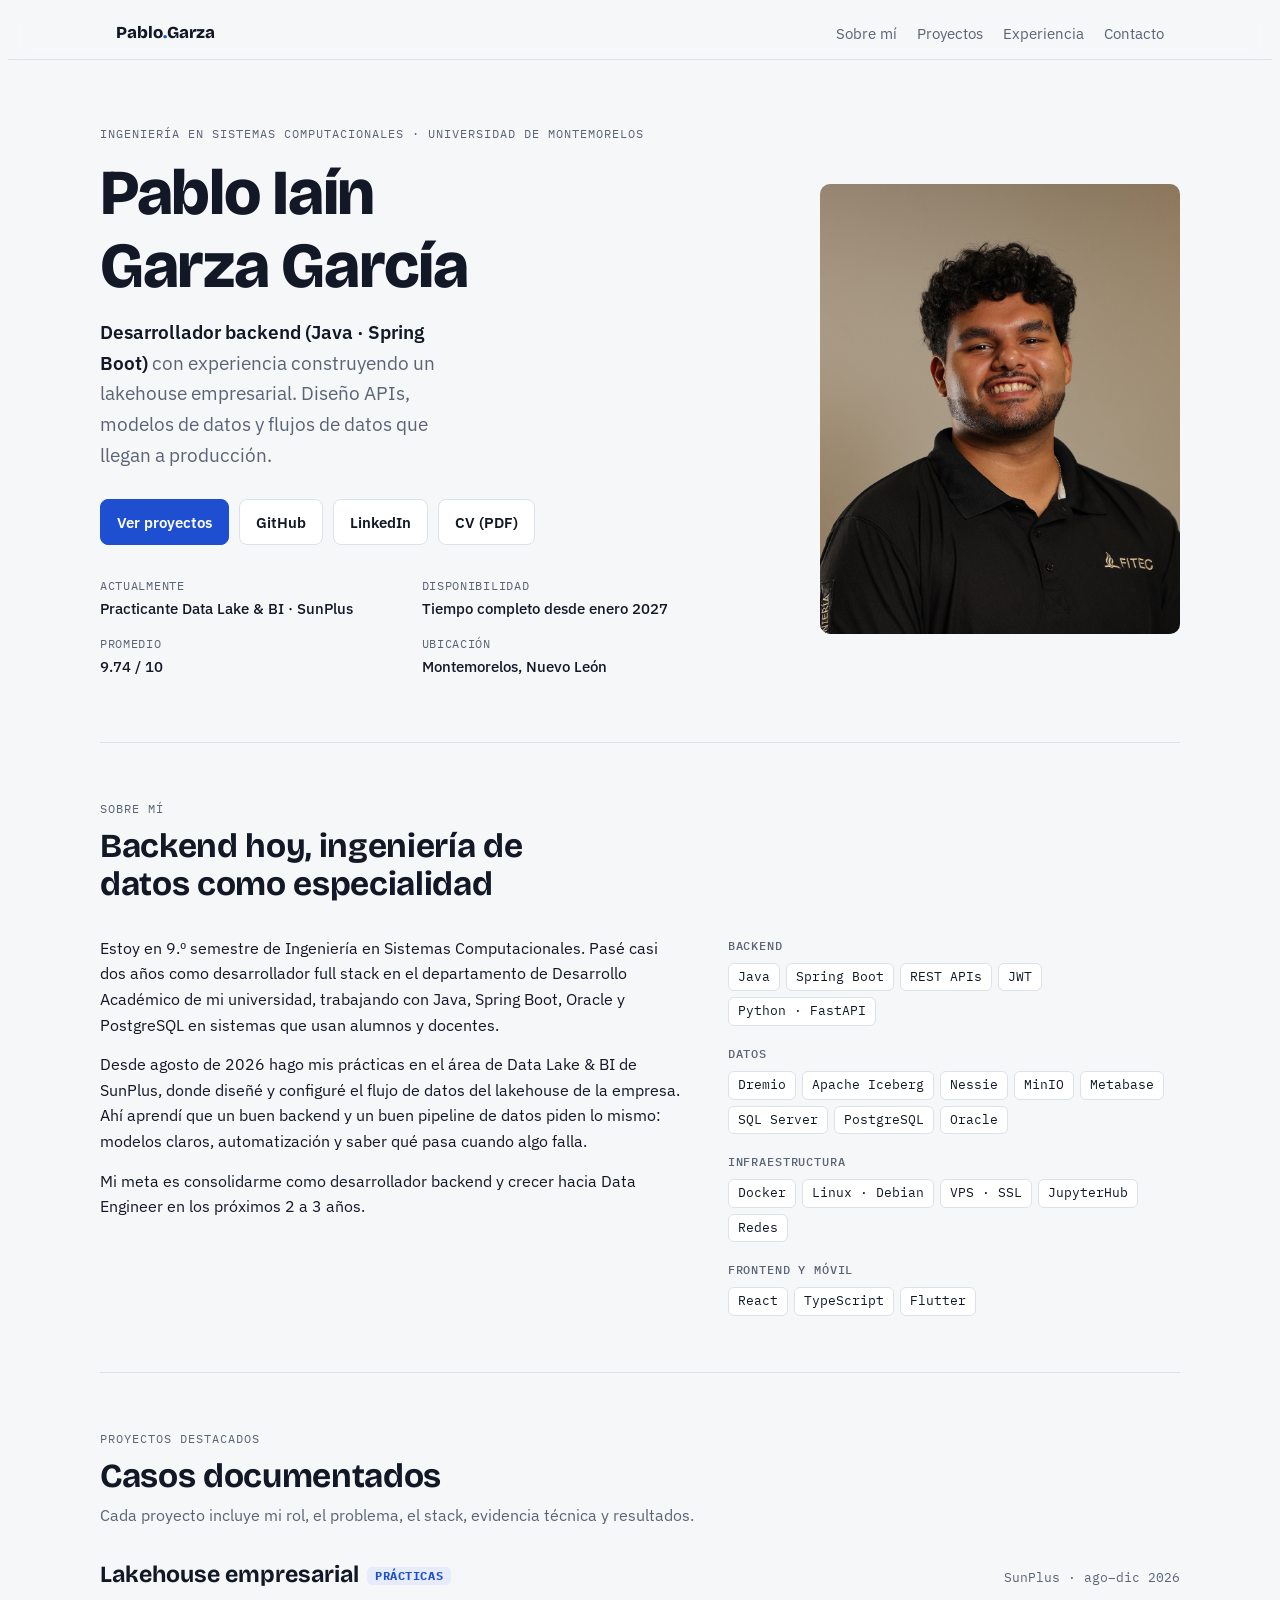
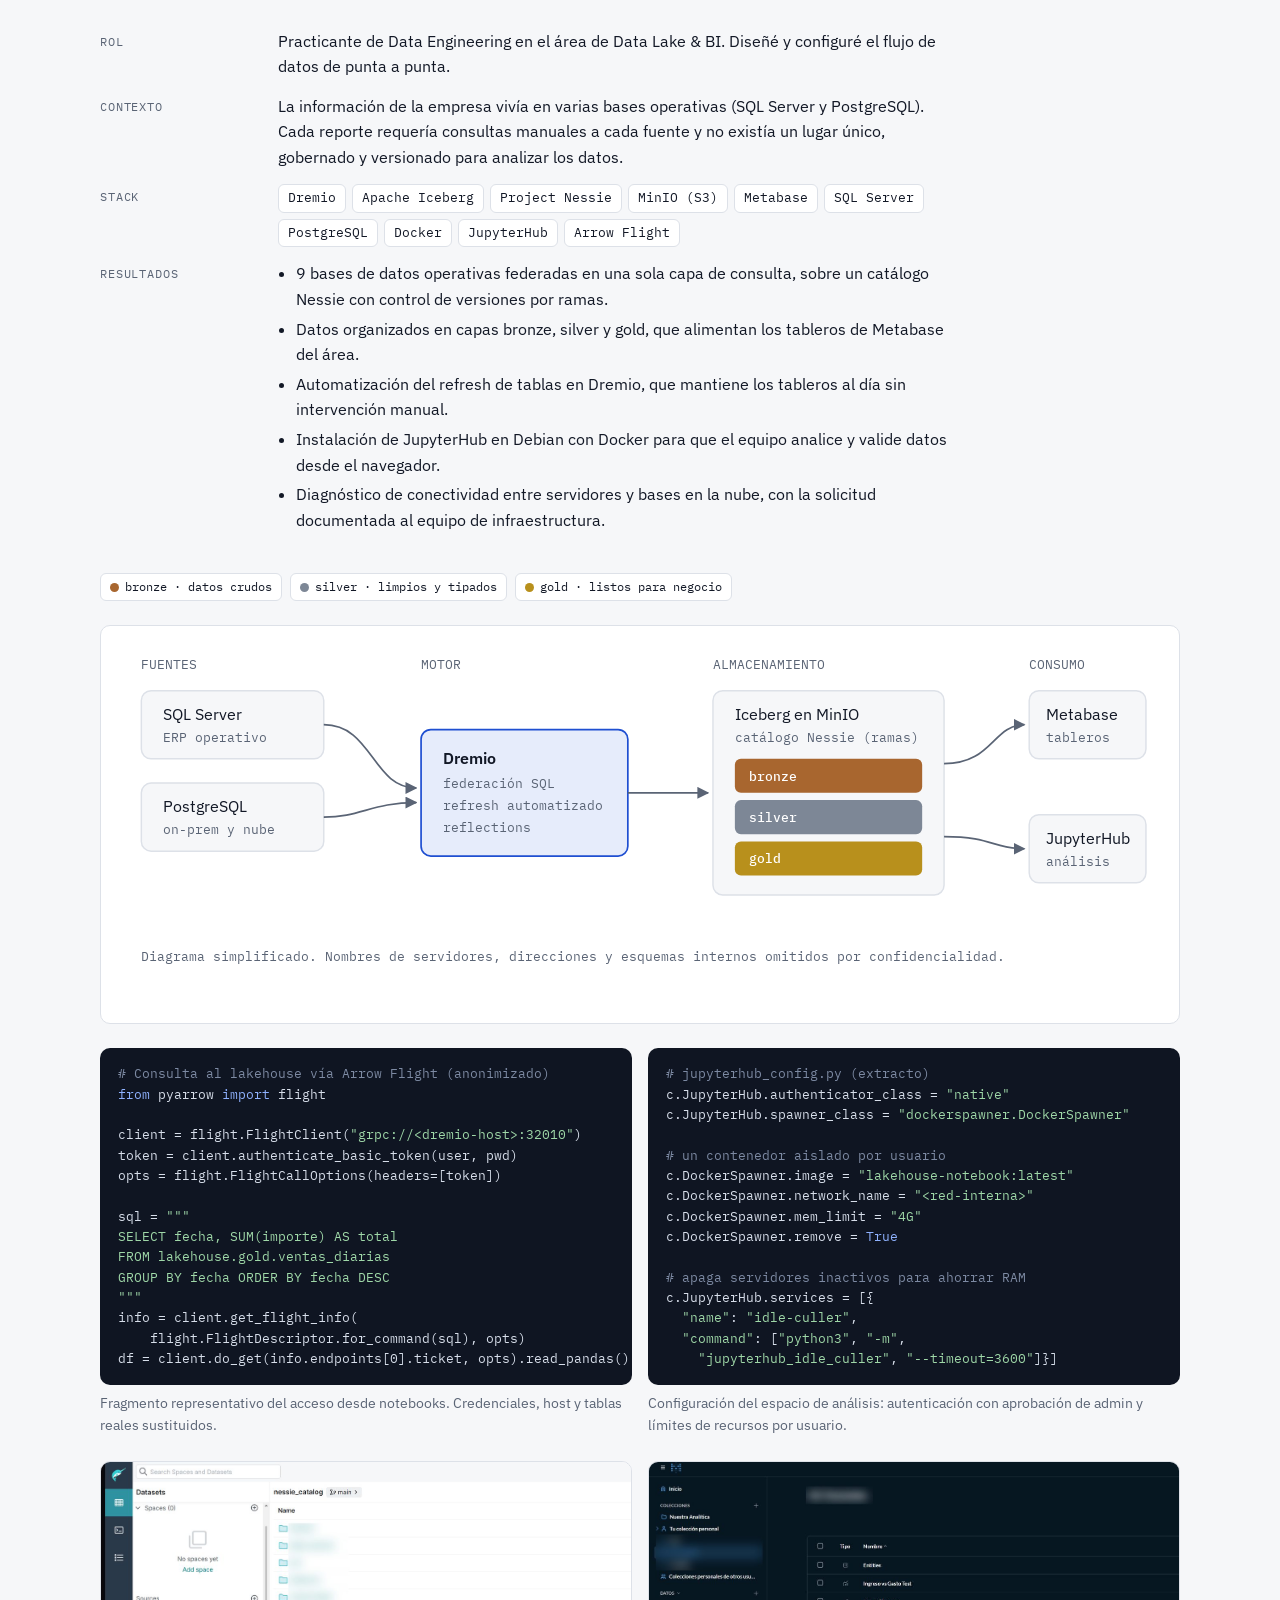
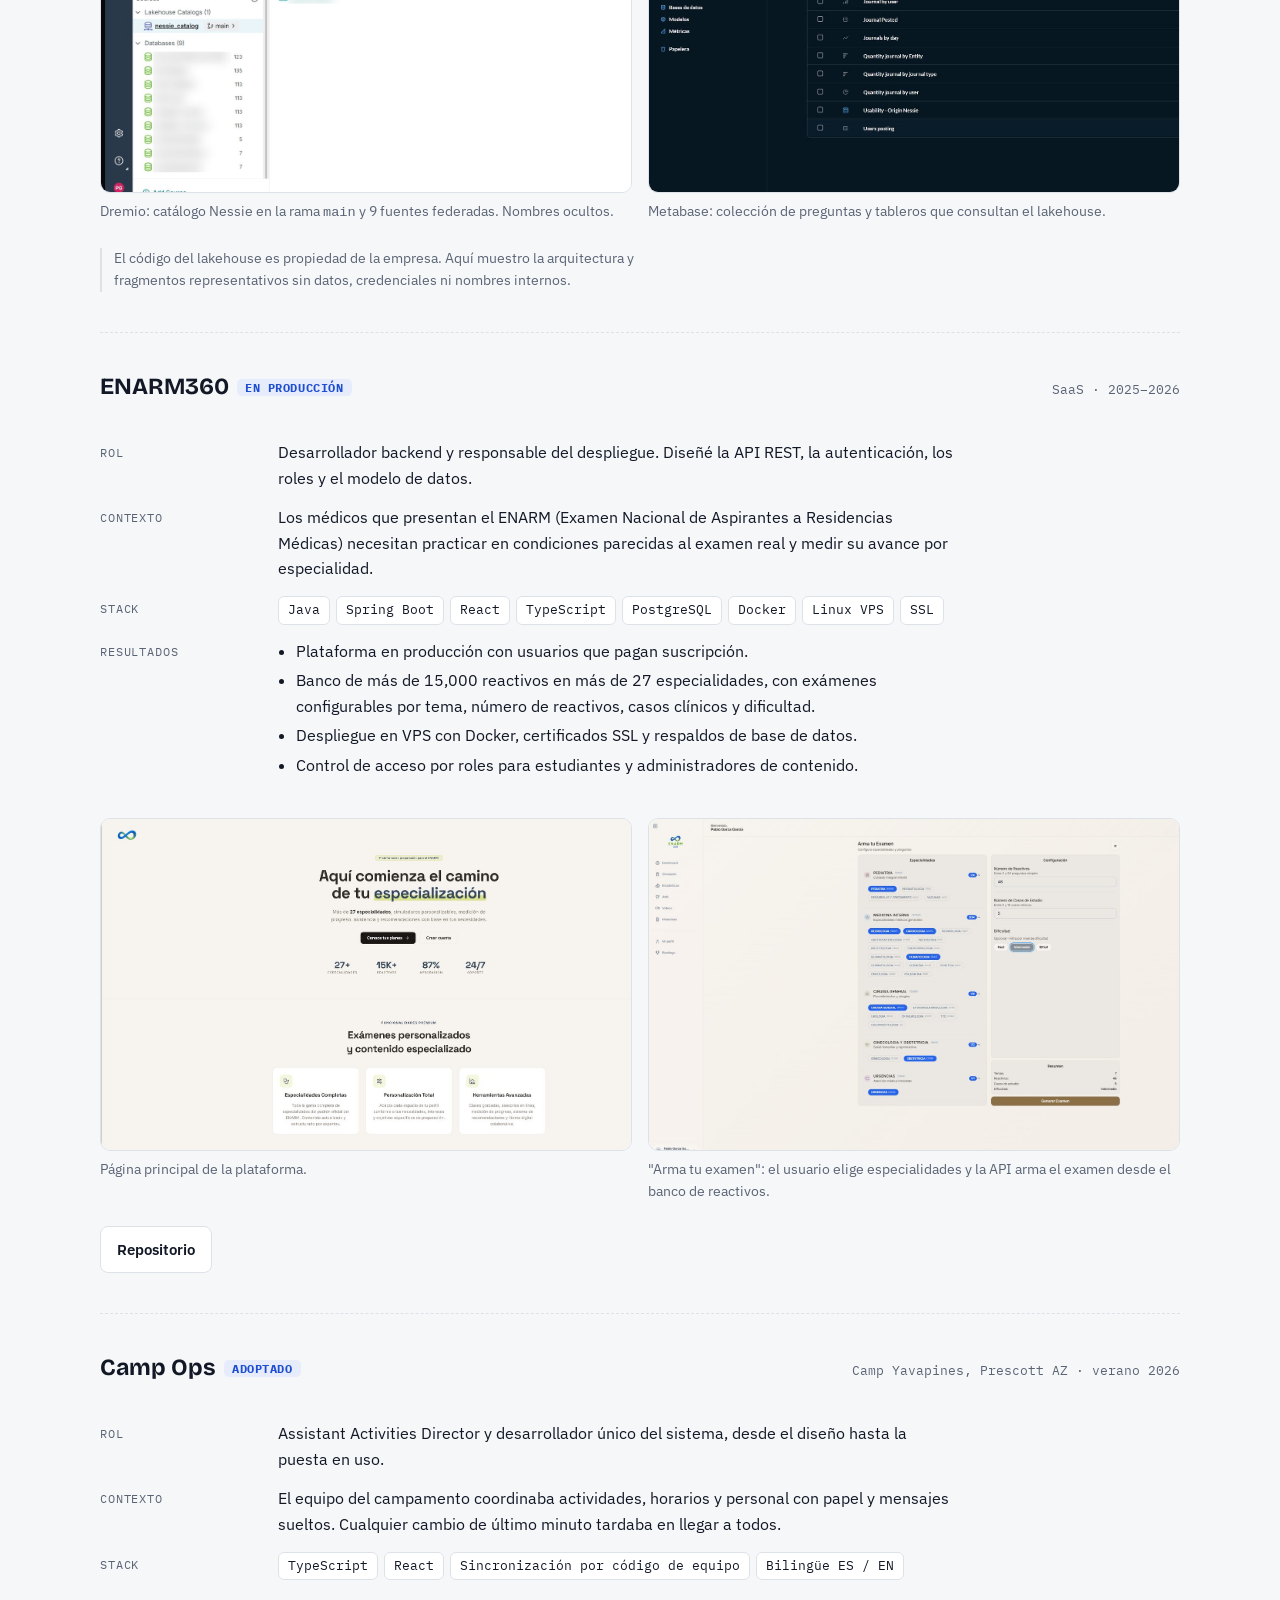
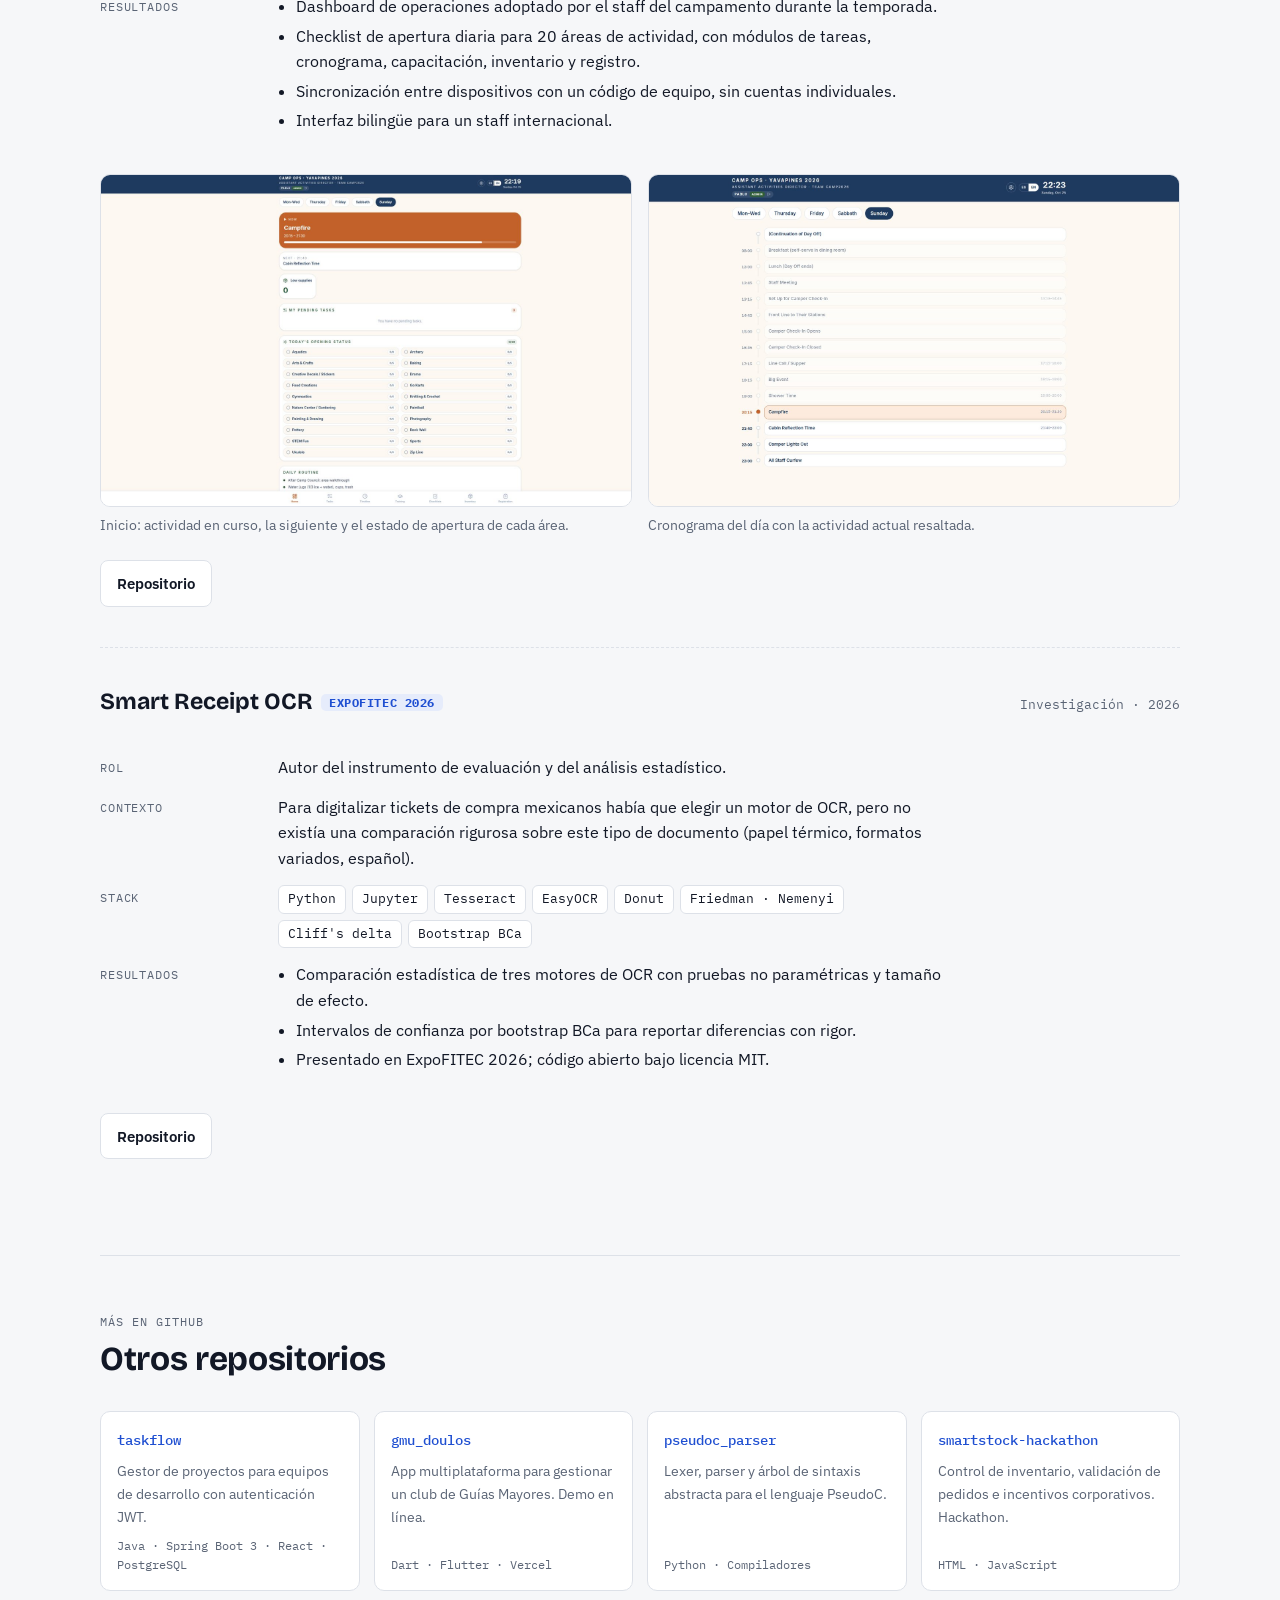
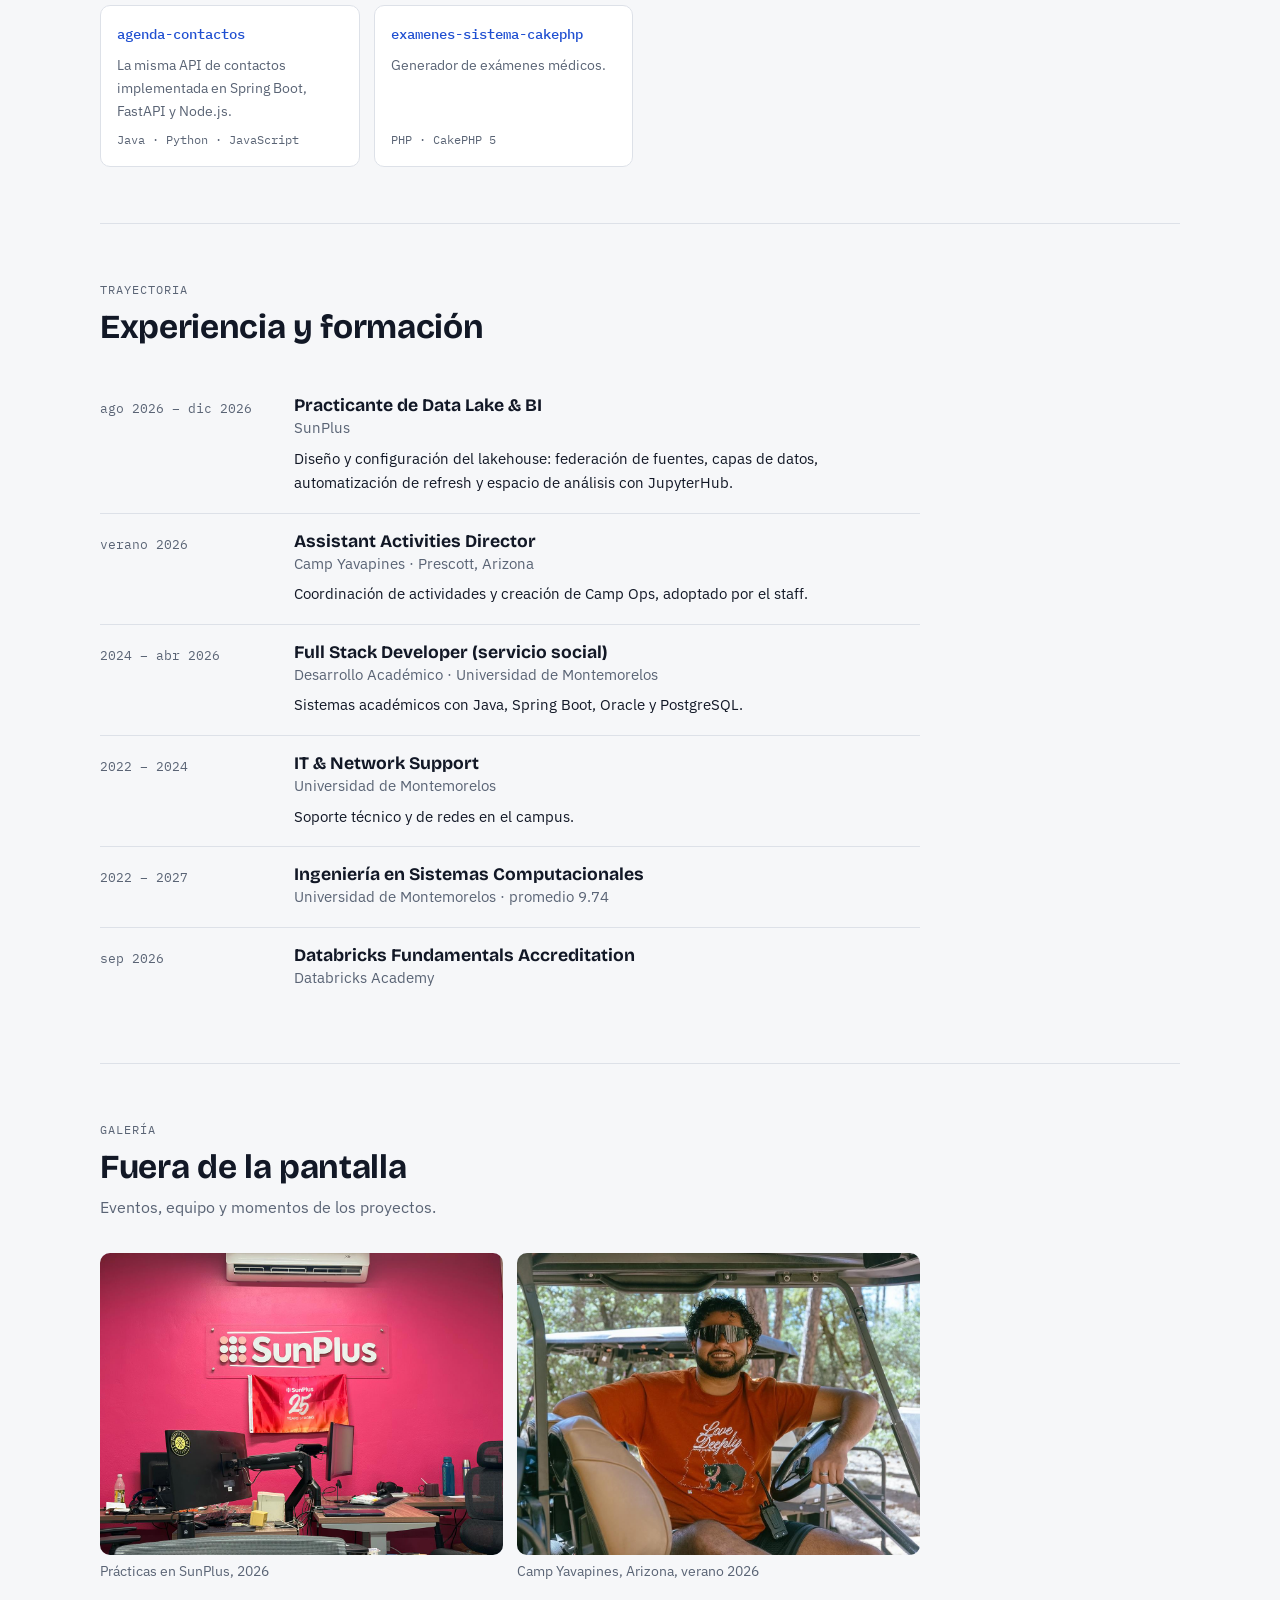
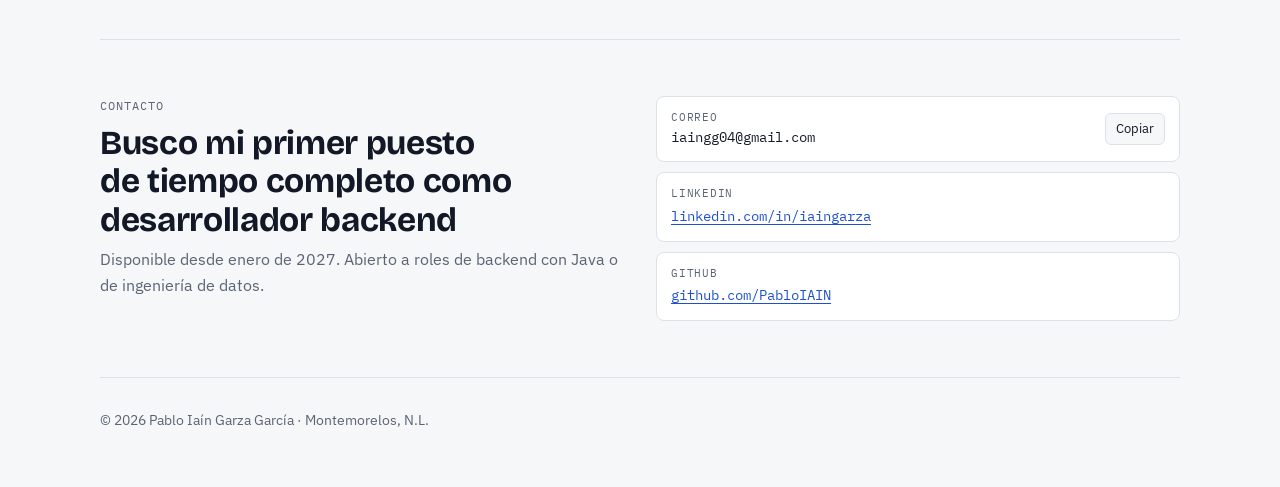
==== commit c2a18052: "Update index.html" ====
--- a/index.html
+++ b/index.html
@@ -441,8 +441,8 @@
     <div class="sec-head"><p class="eyebrow">Galería</p><h2>Fuera de la pantalla</h2><p>Eventos, equipo y momentos de los proyectos.</p></div>
     <!-- Fotos: img/sunplus.jpg e img/yavapines.jpg -->
     <div class="gallery">
-      <figure><div class="ph"><img src="img/sunplus.jpg" alt="Pablo en SunPlus" loading="lazy"><div class="empty-msg">img/sunplus.jpg</div></div><figcaption>Prácticas en SunPlus, 2026</figcaption></figure>
-      <figure><div class="ph"><img src="img/yavapines.jpg" alt="Pablo en Camp Yavapines" loading="lazy"><div class="empty-msg">img/yavapines.jpg</div></div><figcaption>Camp Yavapines, Arizona, verano 2026</figcaption></figure>
+      <figure><div class="ph"><img src="img/sunplus.jpeg" alt="Pablo en SunPlus" loading="lazy"><div class="empty-msg">img/sunplus.jpeg</div></div><figcaption>Prácticas en SunPlus, 2026</figcaption></figure>
+      <figure><div class="ph"><img src="img/yavapines.jpeg" alt="Pablo en Camp Yavapines" loading="lazy"><div class="empty-msg">img/yavapines.jpeg</div></div><figcaption>Camp Yavapines, Arizona, verano 2026</figcaption></figure>
     </div>
   </section>
 
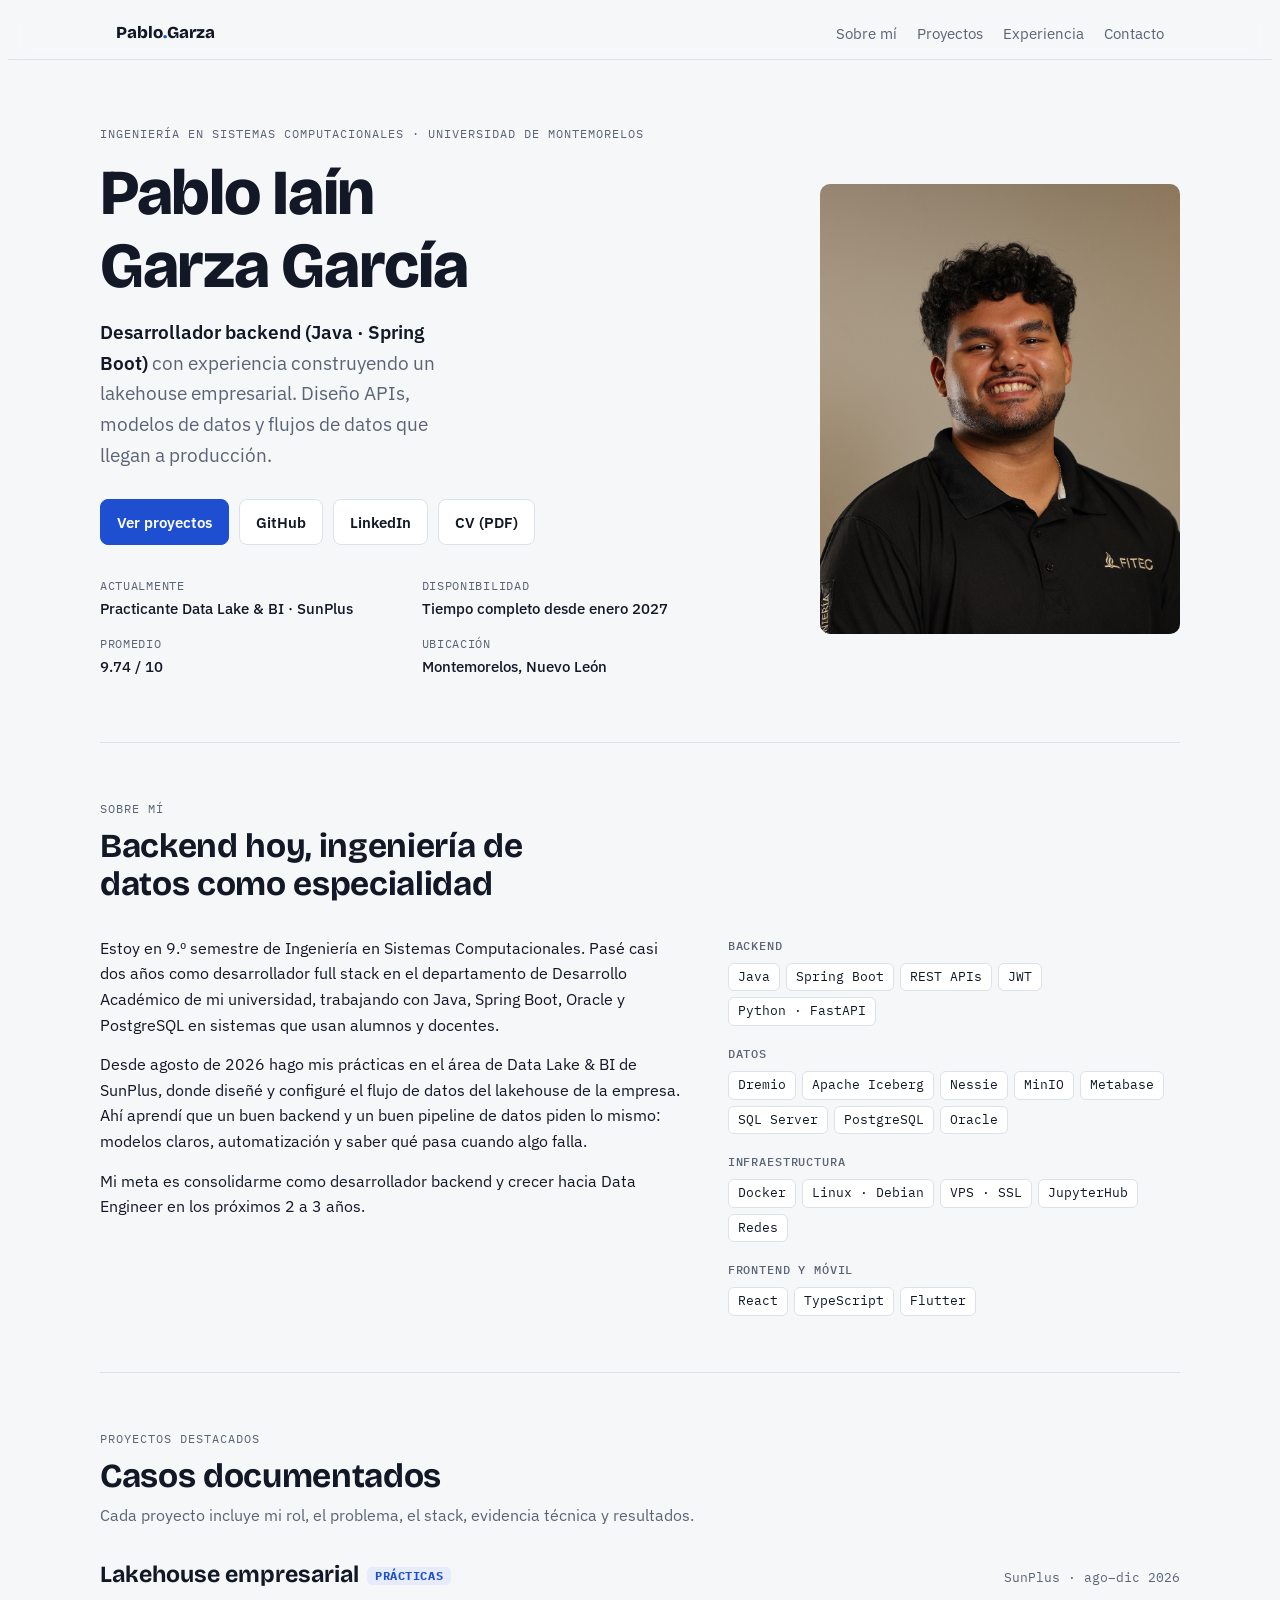
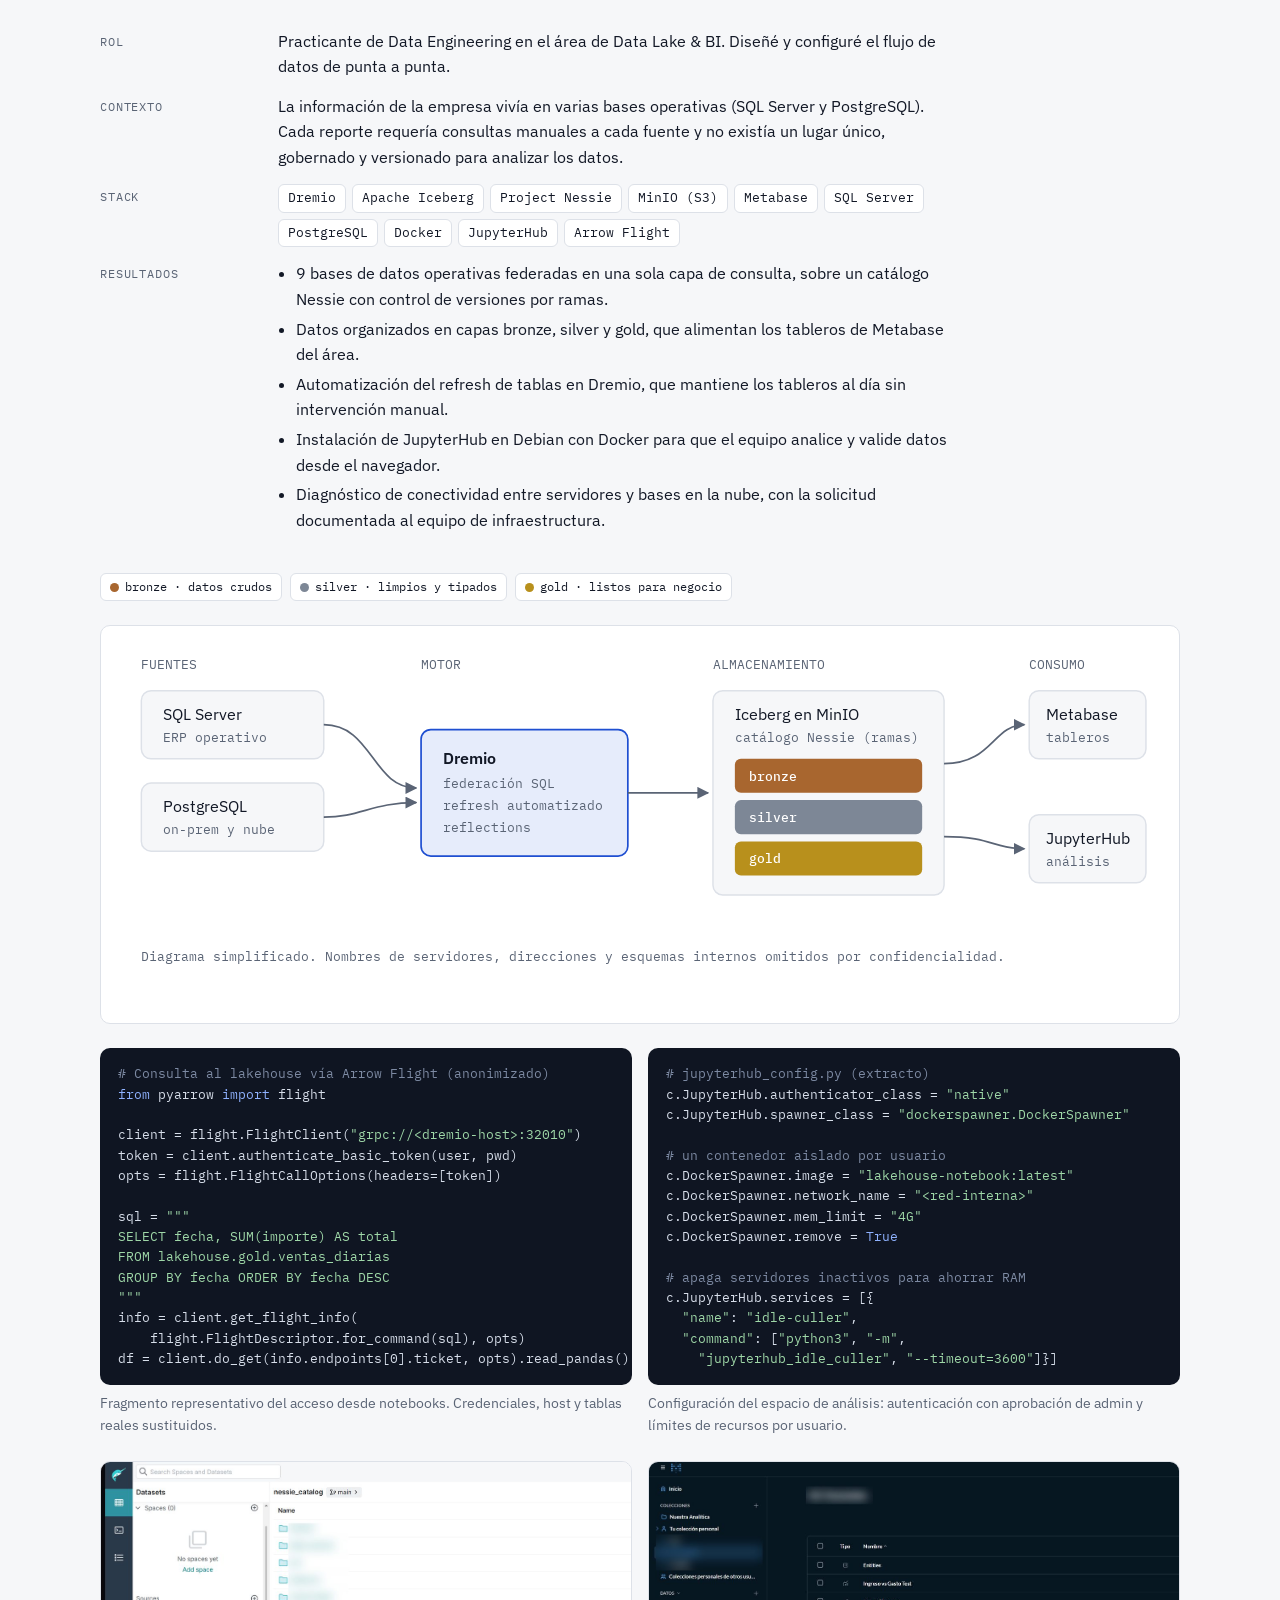
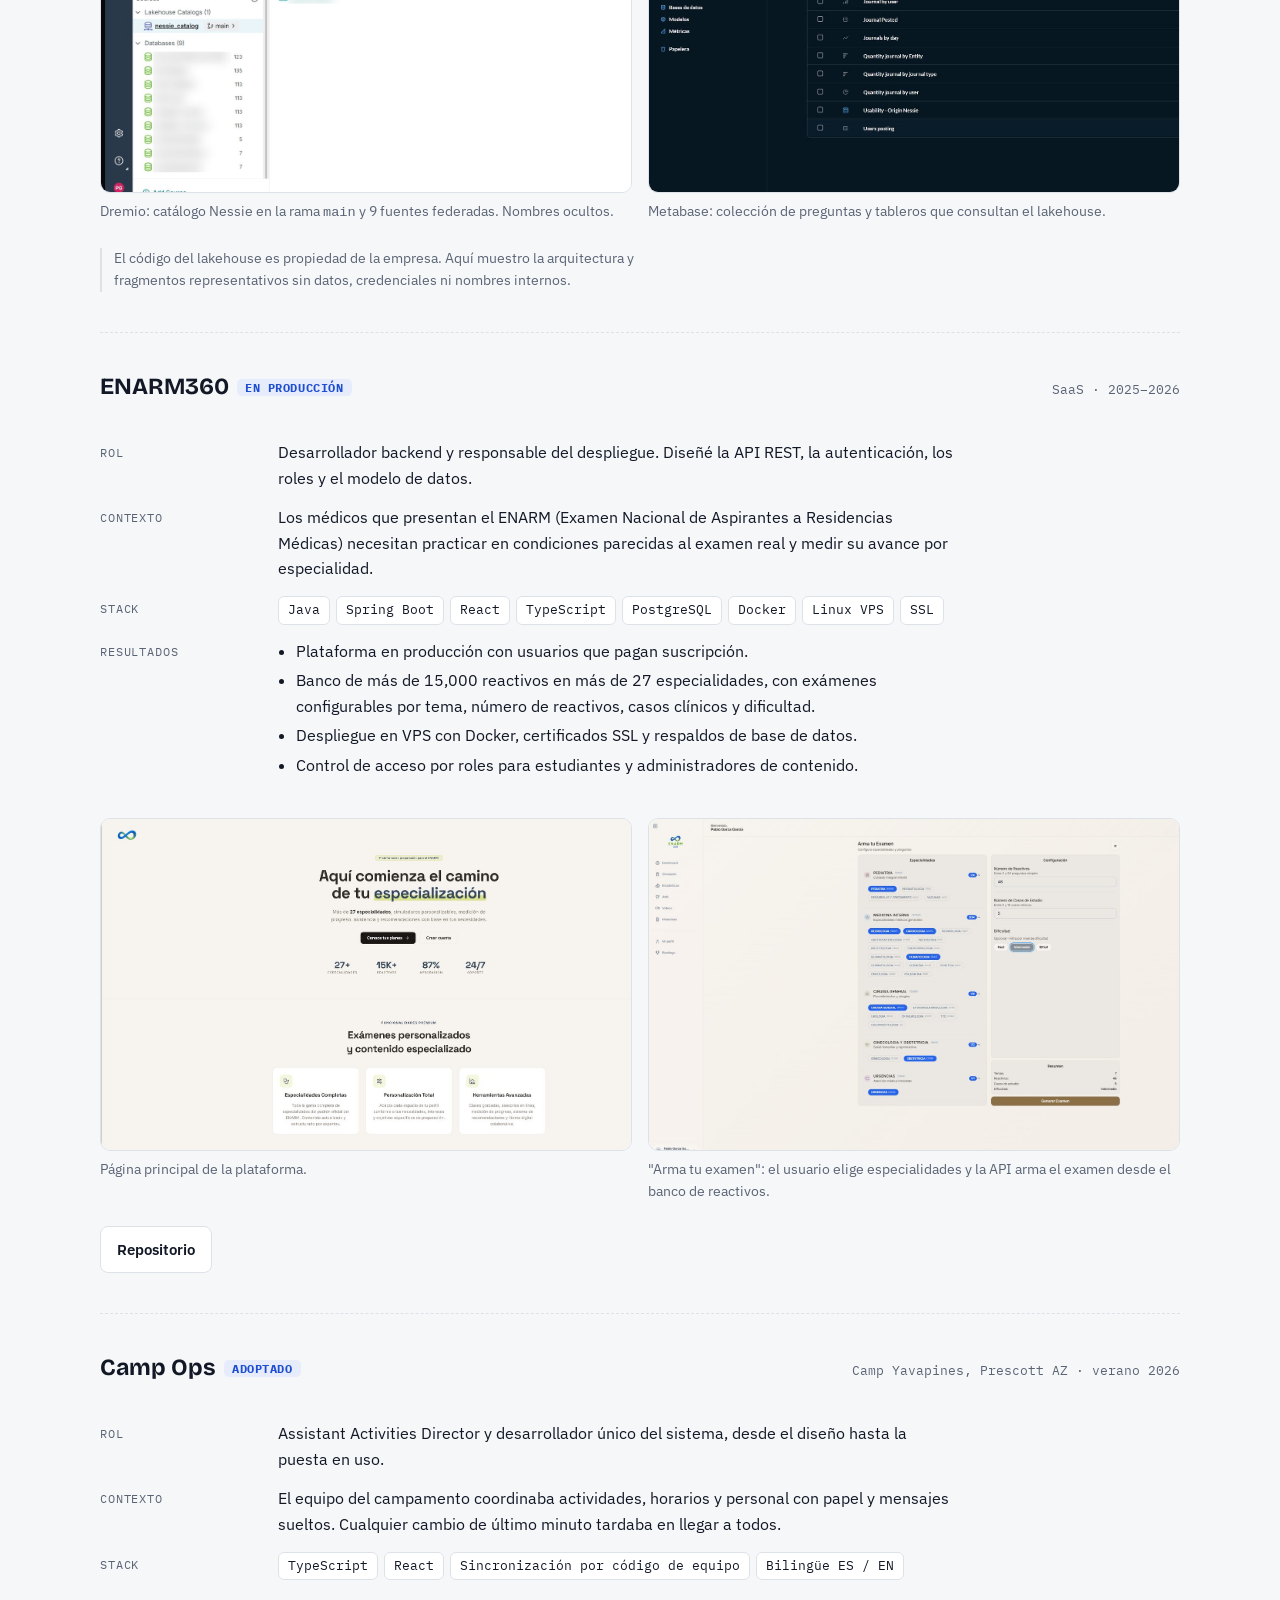
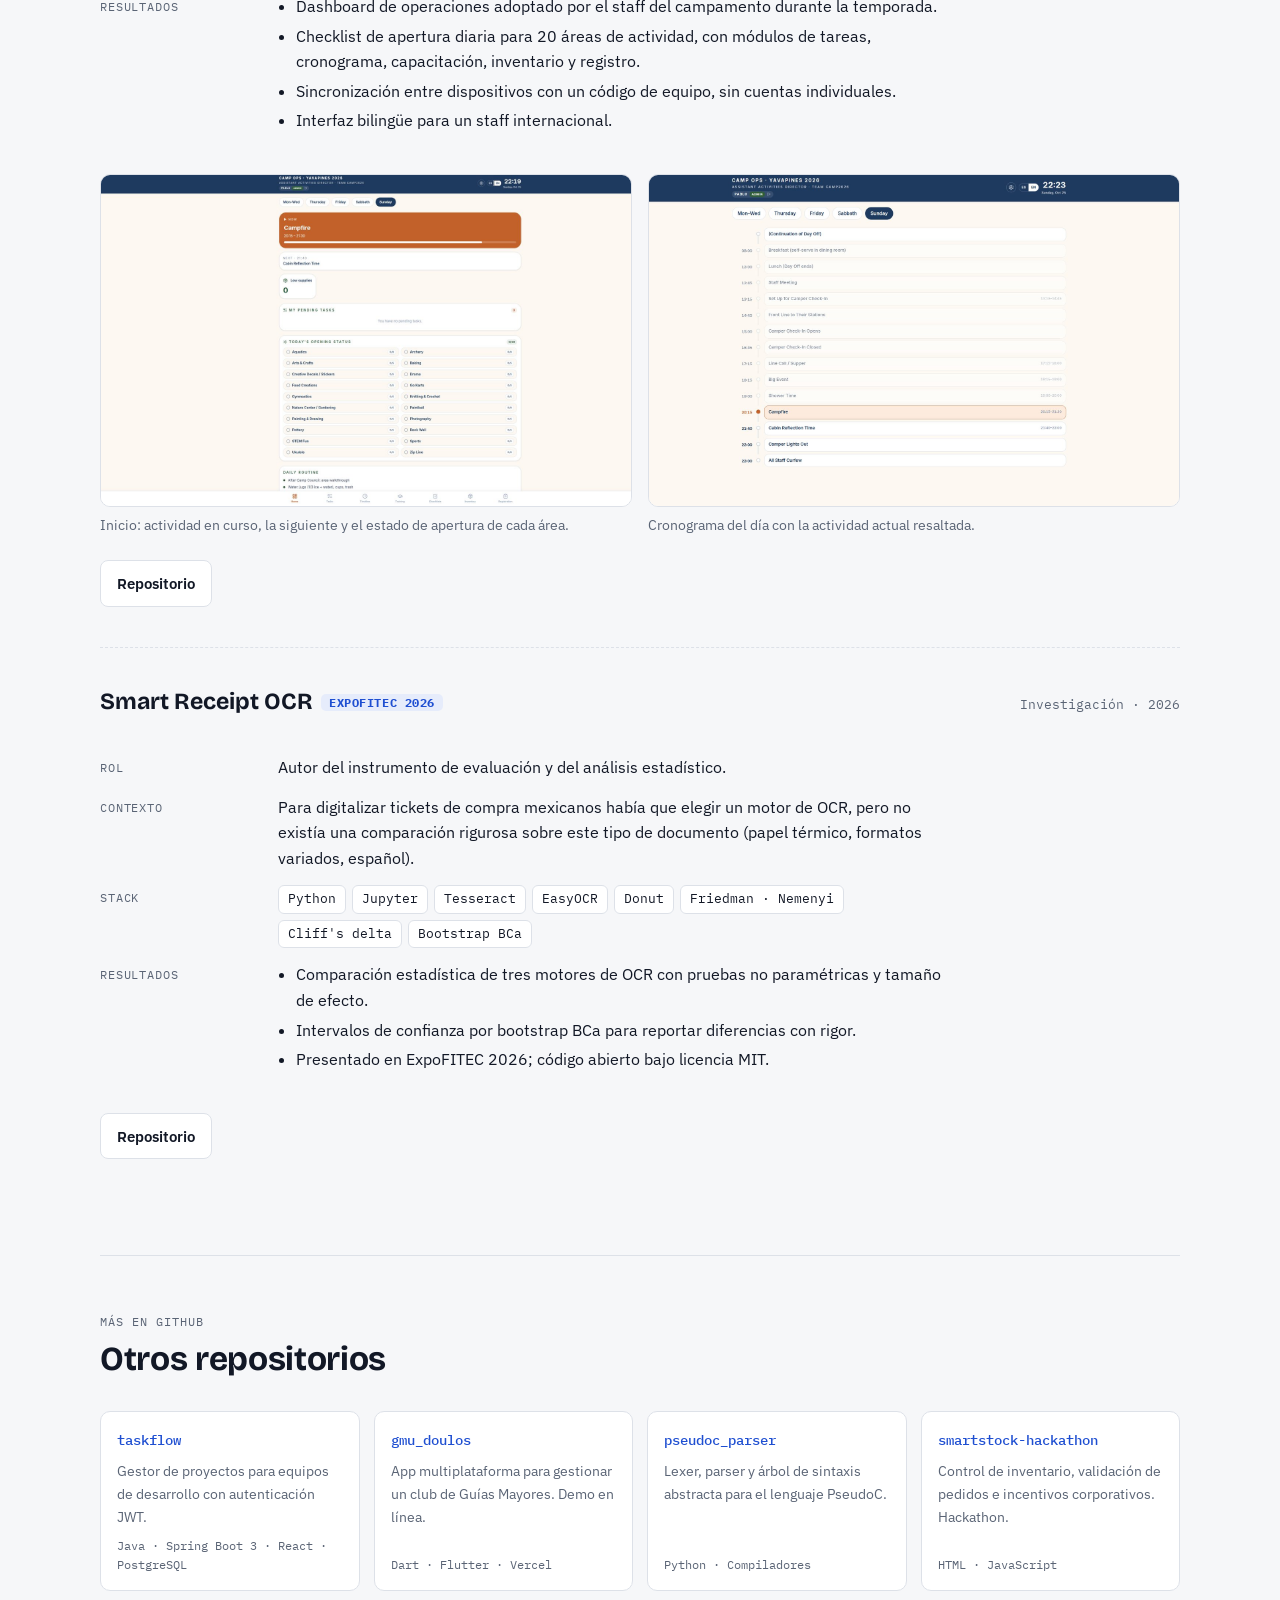
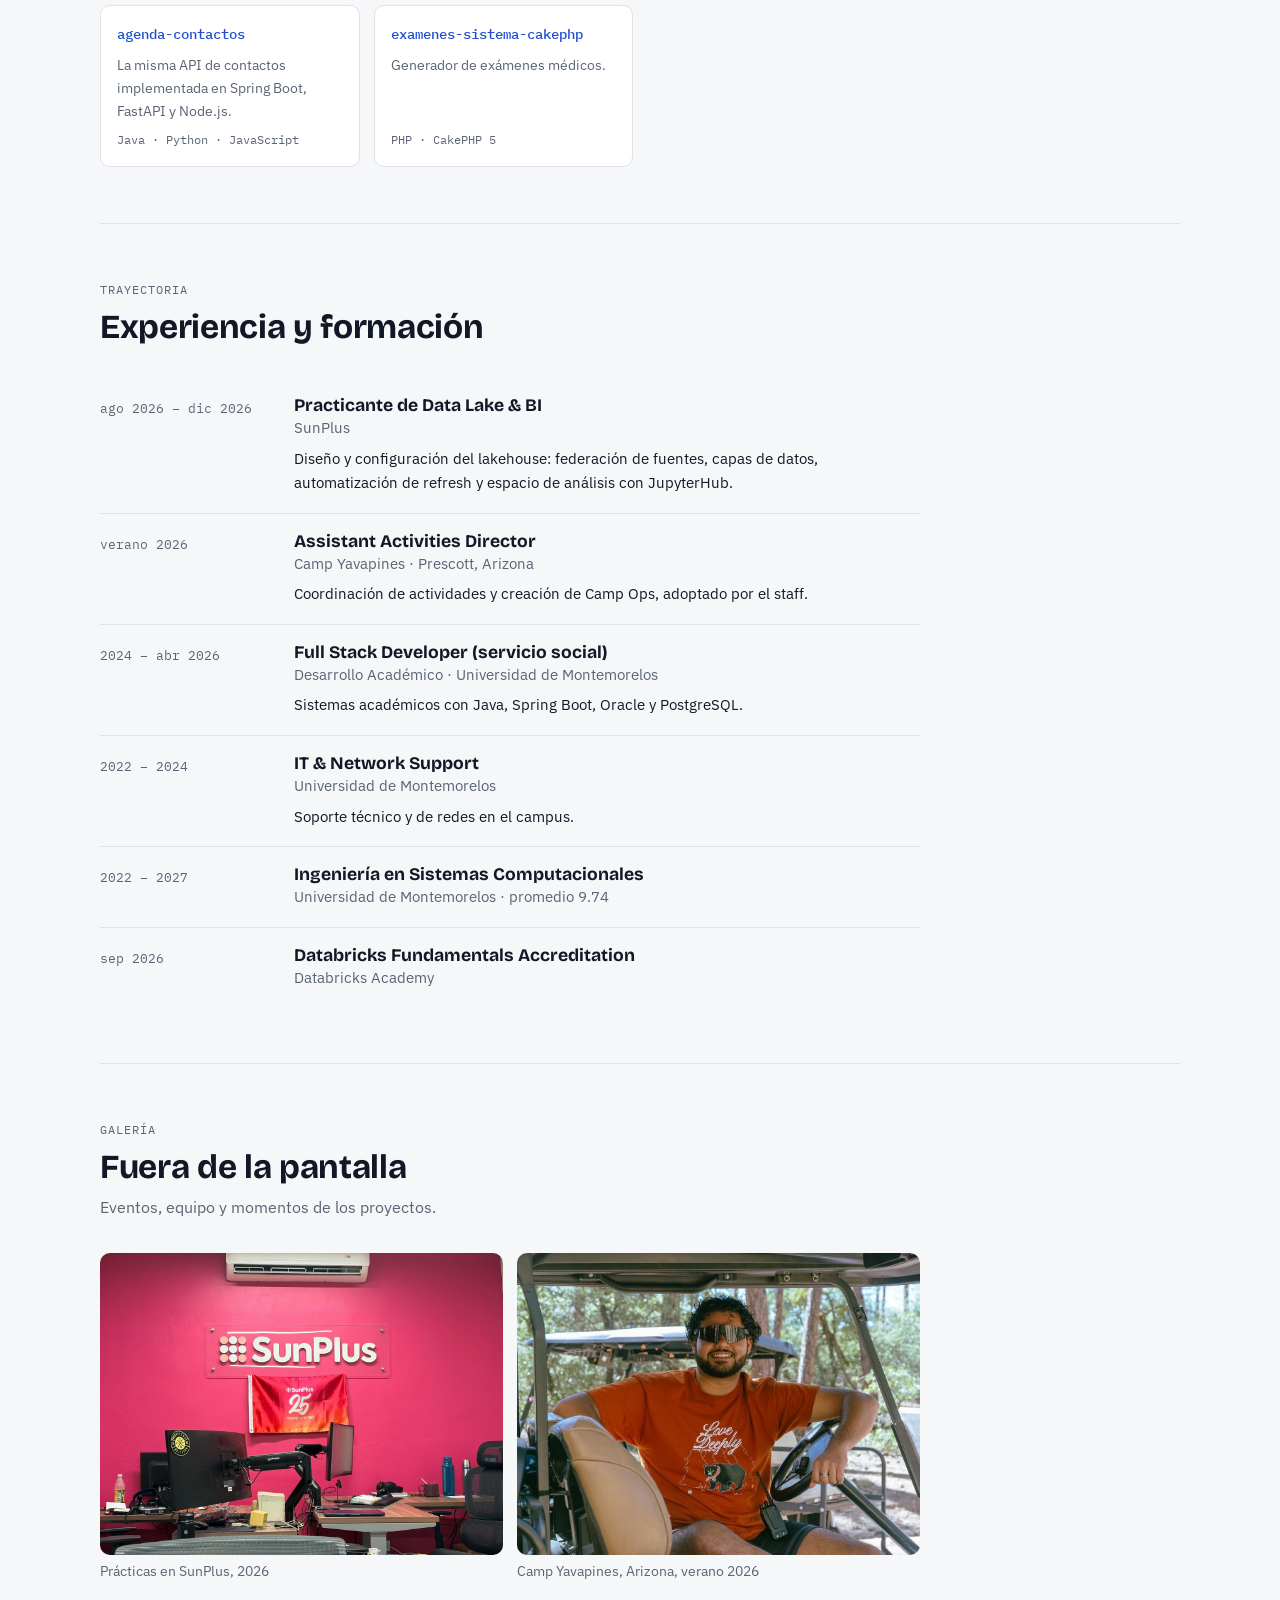
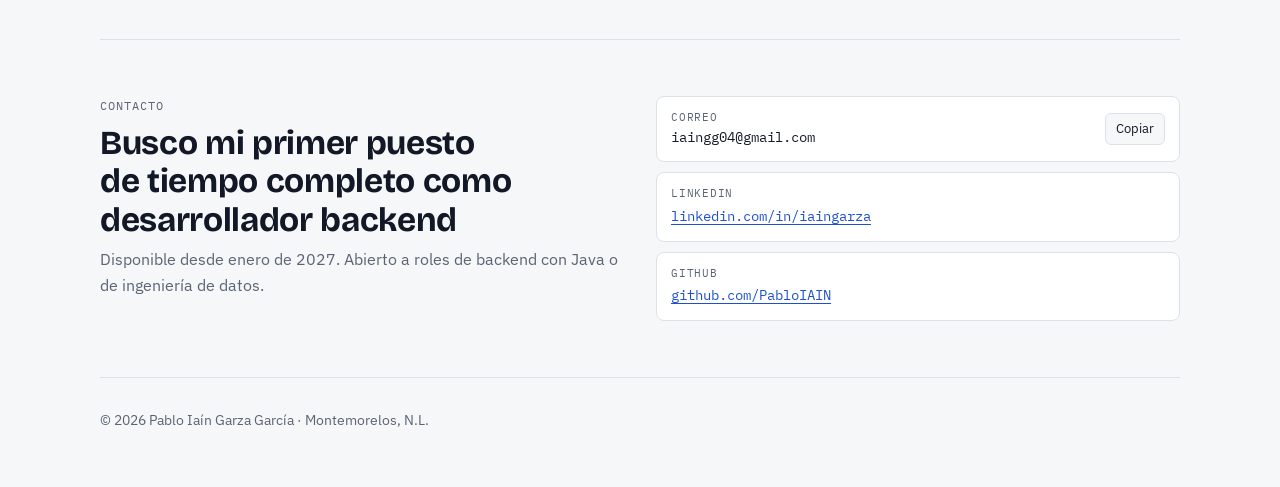
==== commit 3efc96c7: "Update image sources in gallery section" ====
--- a/index.html
+++ b/index.html
@@ -441,8 +441,8 @@
     <div class="sec-head"><p class="eyebrow">Galería</p><h2>Fuera de la pantalla</h2><p>Eventos, equipo y momentos de los proyectos.</p></div>
     <!-- Fotos: img/sunplus.jpg e img/yavapines.jpg -->
     <div class="gallery">
-      <figure><div class="ph"><img src="img/sunplus.jpeg" alt="Pablo en SunPlus" loading="lazy"><div class="empty-msg">img/sunplus.jpeg</div></div><figcaption>Prácticas en SunPlus, 2026</figcaption></figure>
-      <figure><div class="ph"><img src="img/yavapines.jpeg" alt="Pablo en Camp Yavapines" loading="lazy"><div class="empty-msg">img/yavapines.jpeg</div></div><figcaption>Camp Yavapines, Arizona, verano 2026</figcaption></figure>
+      <figure><div class="ph"><img src="img/sunplus.jpg" alt="Pablo en SunPlus" loading="lazy"><div class="empty-msg">img/sunplus.jpg</div></div><figcaption>Prácticas en SunPlus, 2026</figcaption></figure>
+      <figure><div class="ph"><img src="img/yavapines.jpg" alt="Pablo en Camp Yavapines" loading="lazy"><div class="empty-msg">img/yavapines.jpg</div></div><figcaption>Camp Yavapines, Arizona, verano 2026</figcaption></figure>
     </div>
   </section>
 
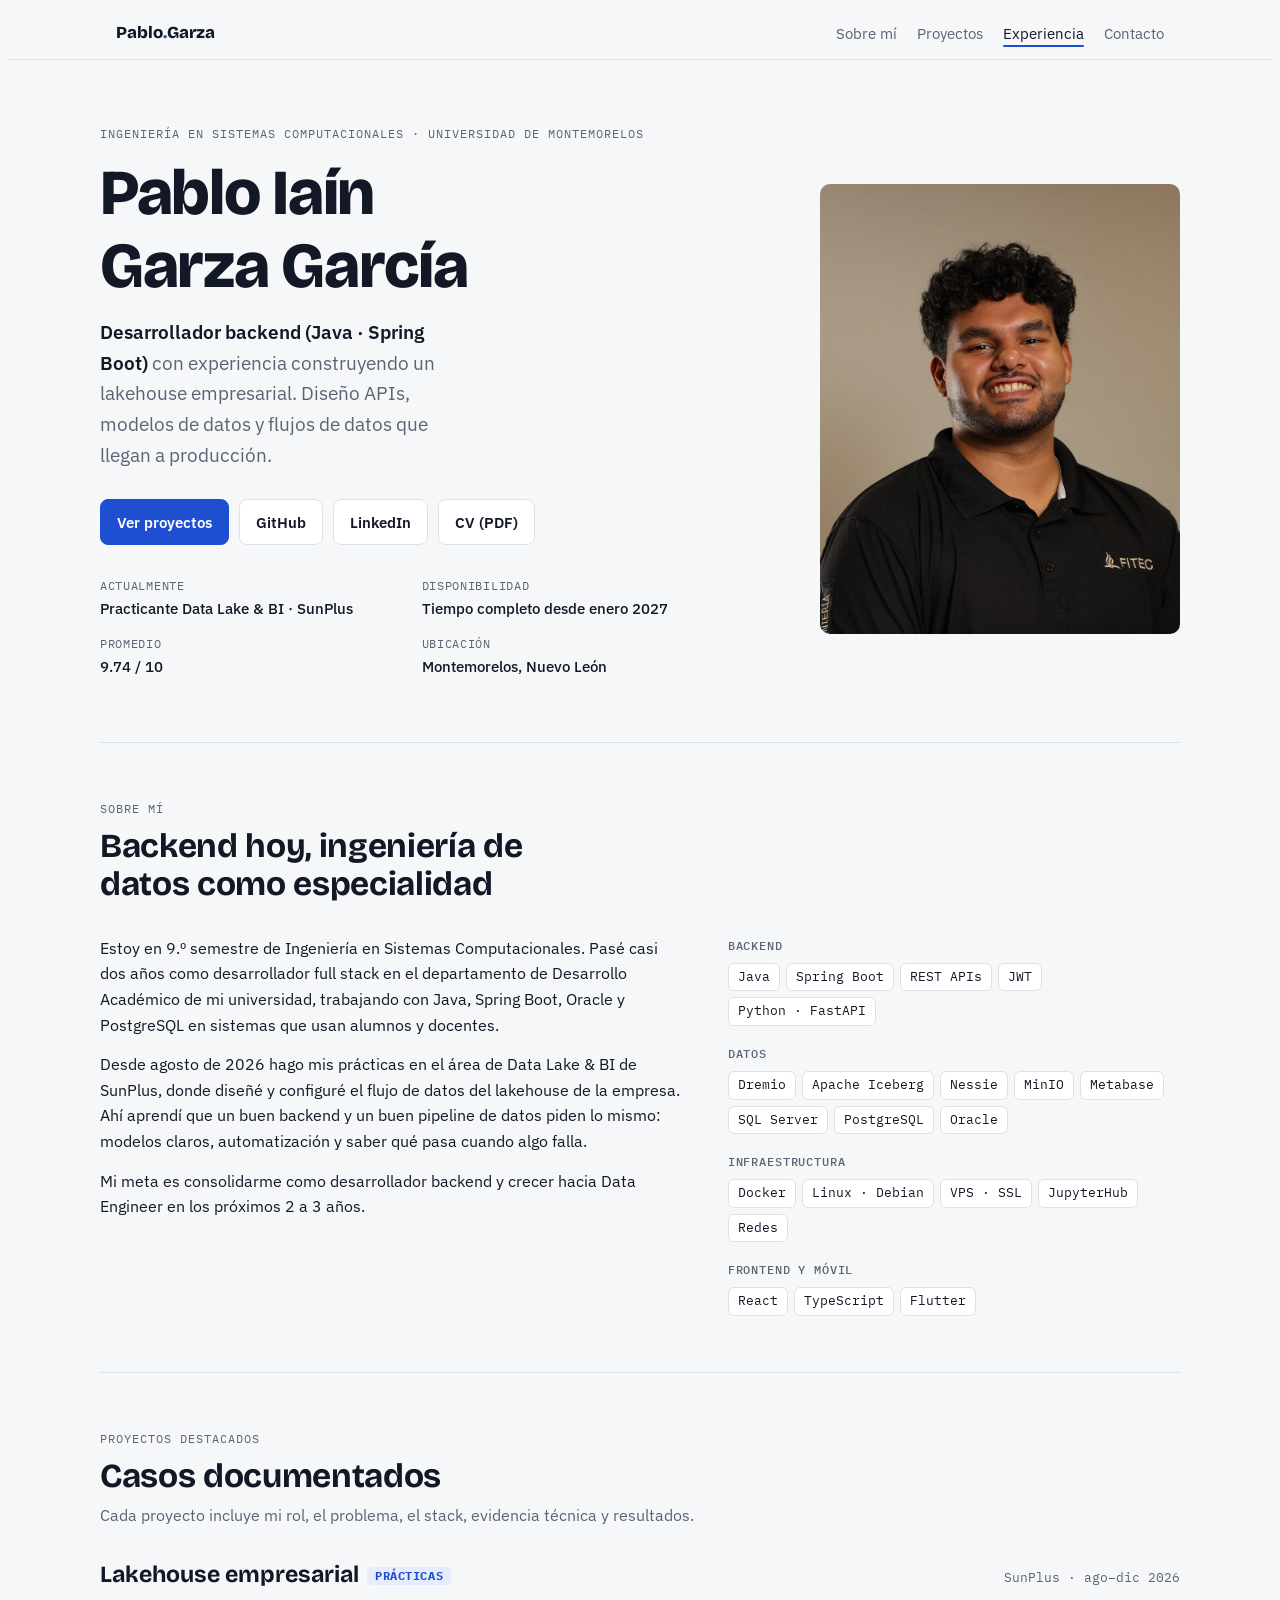
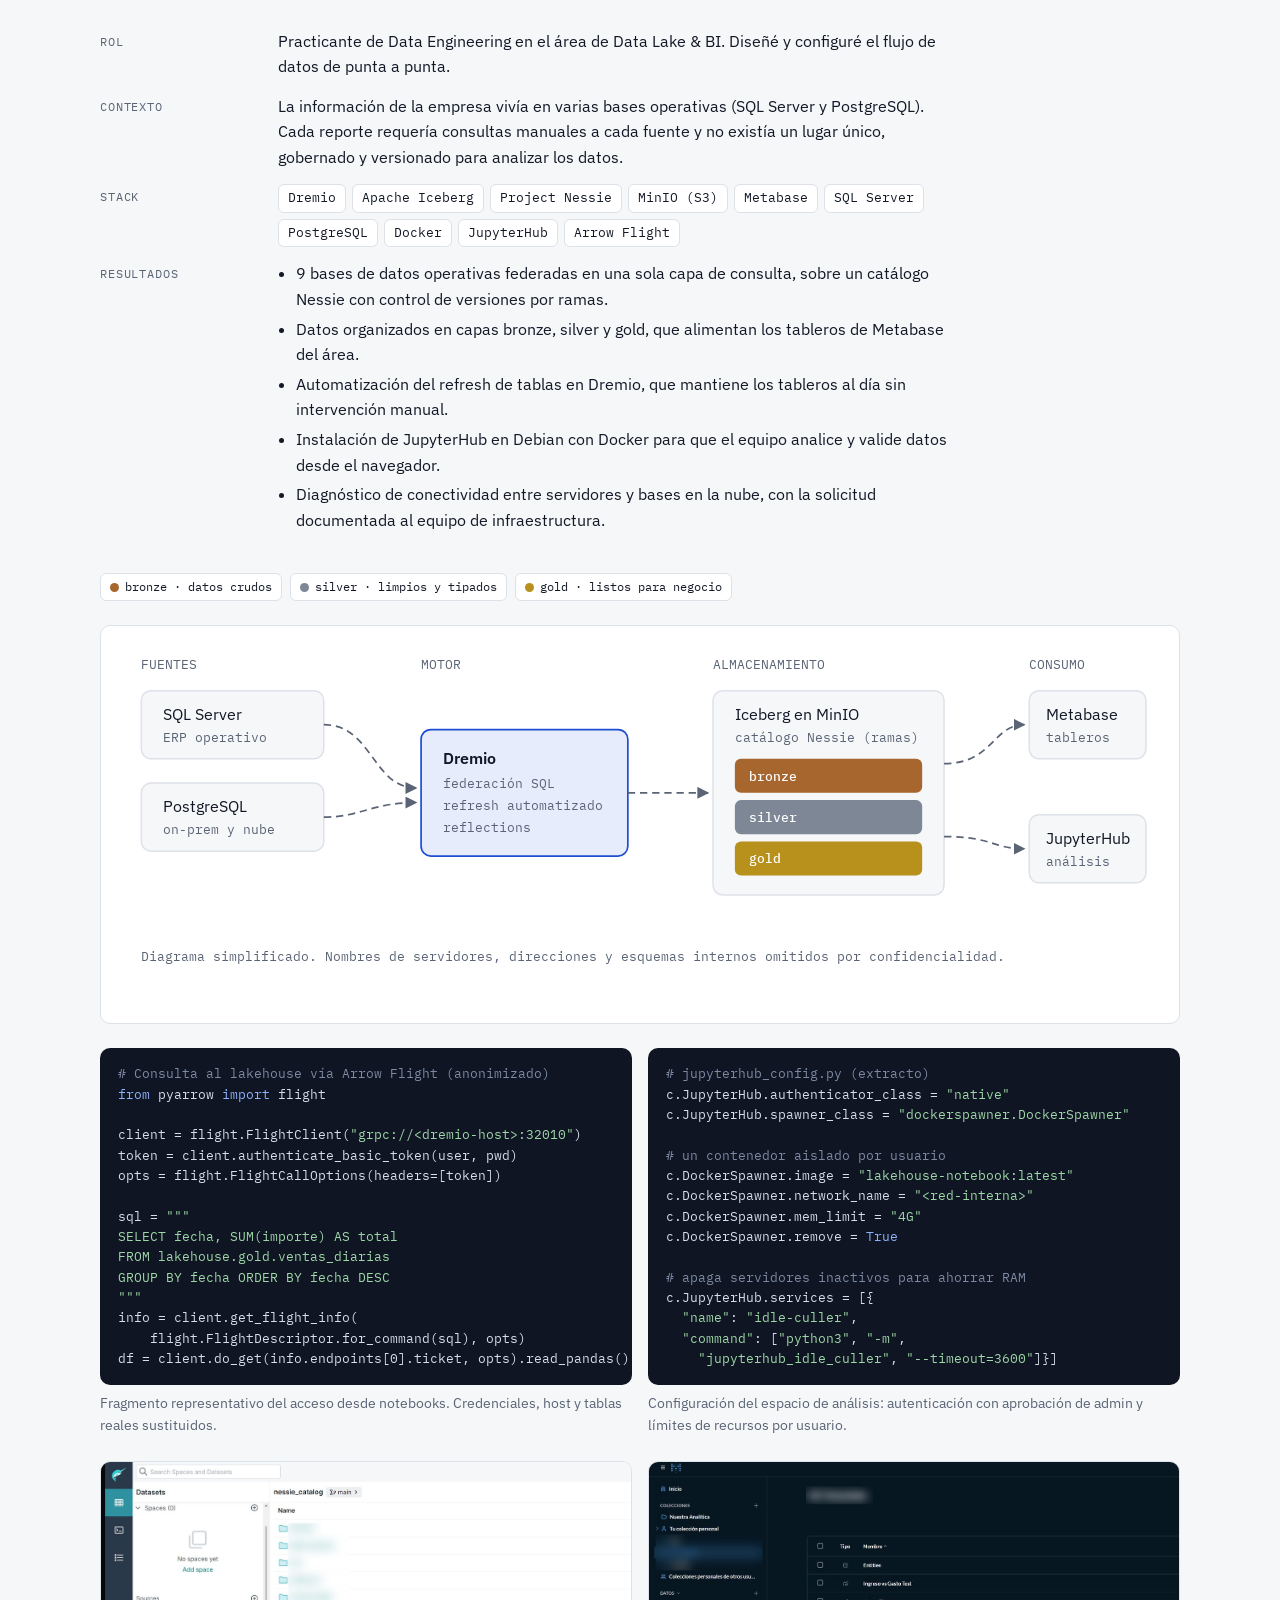
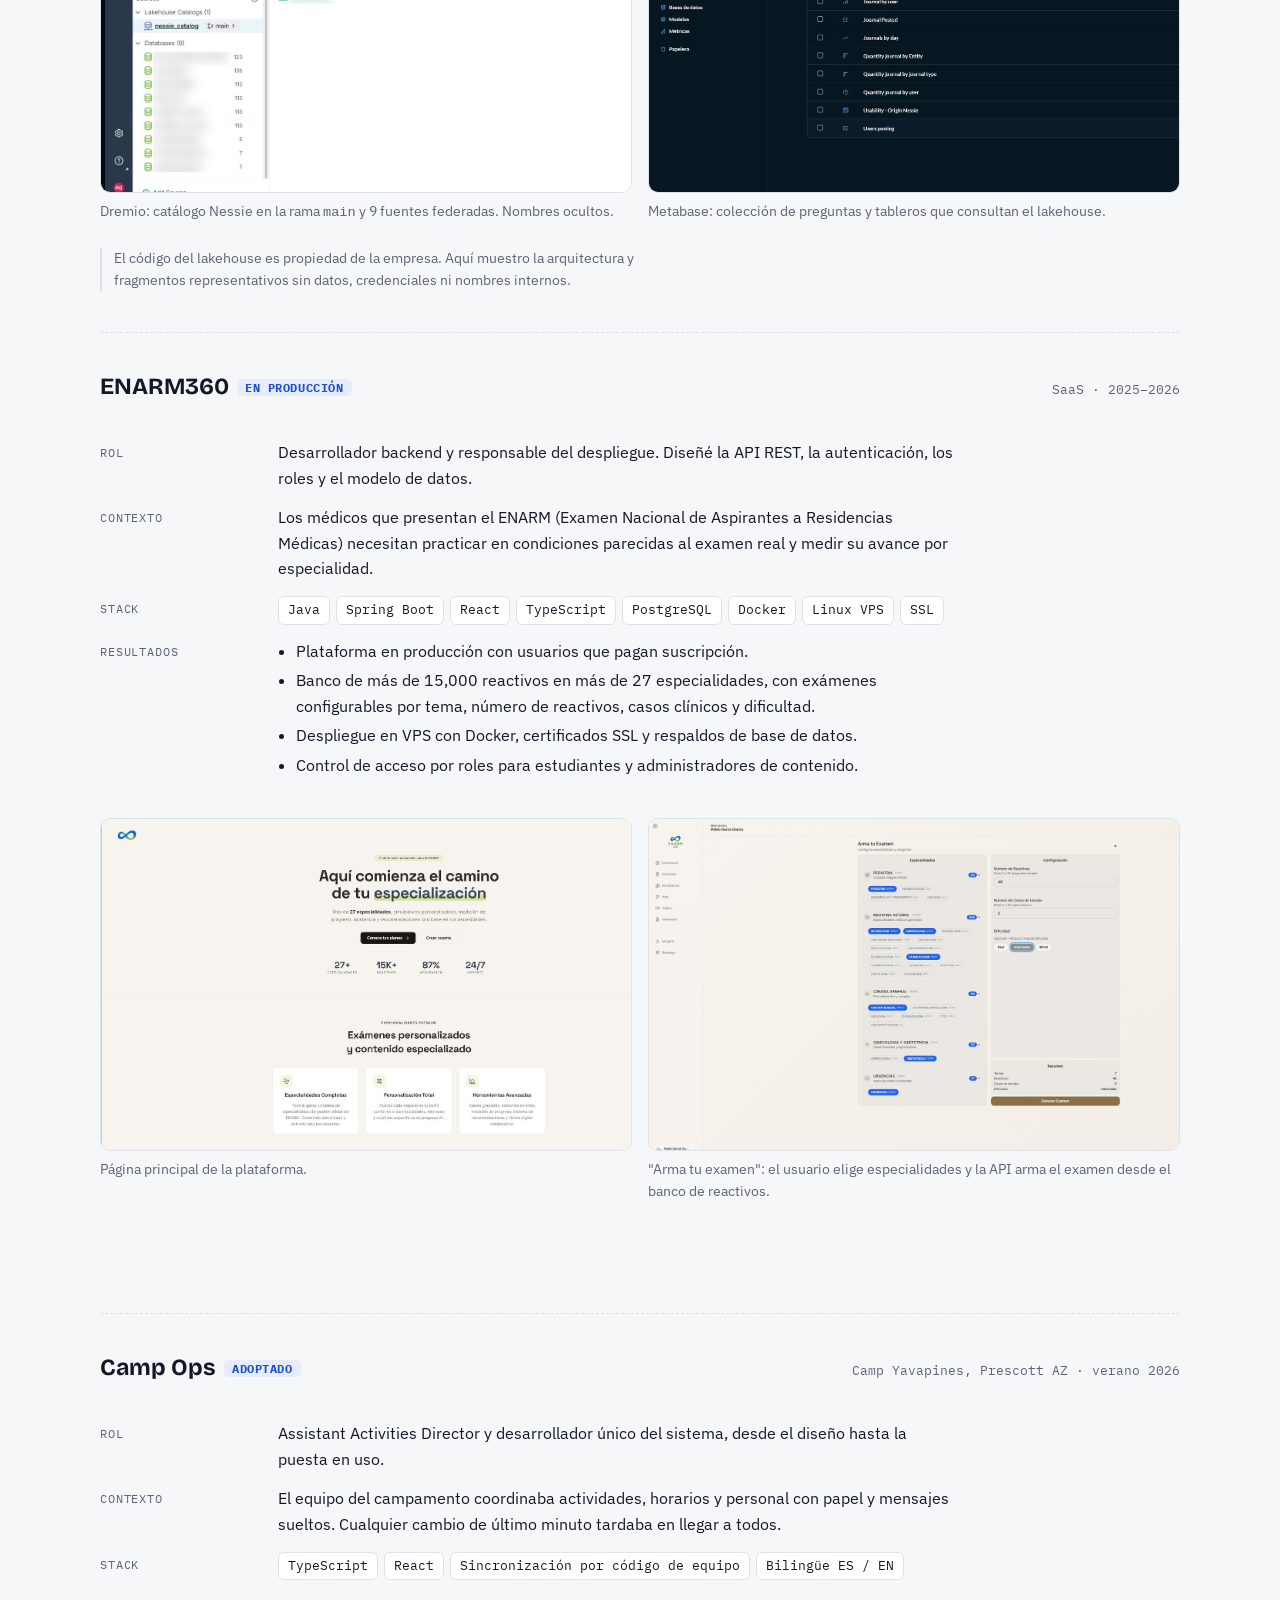
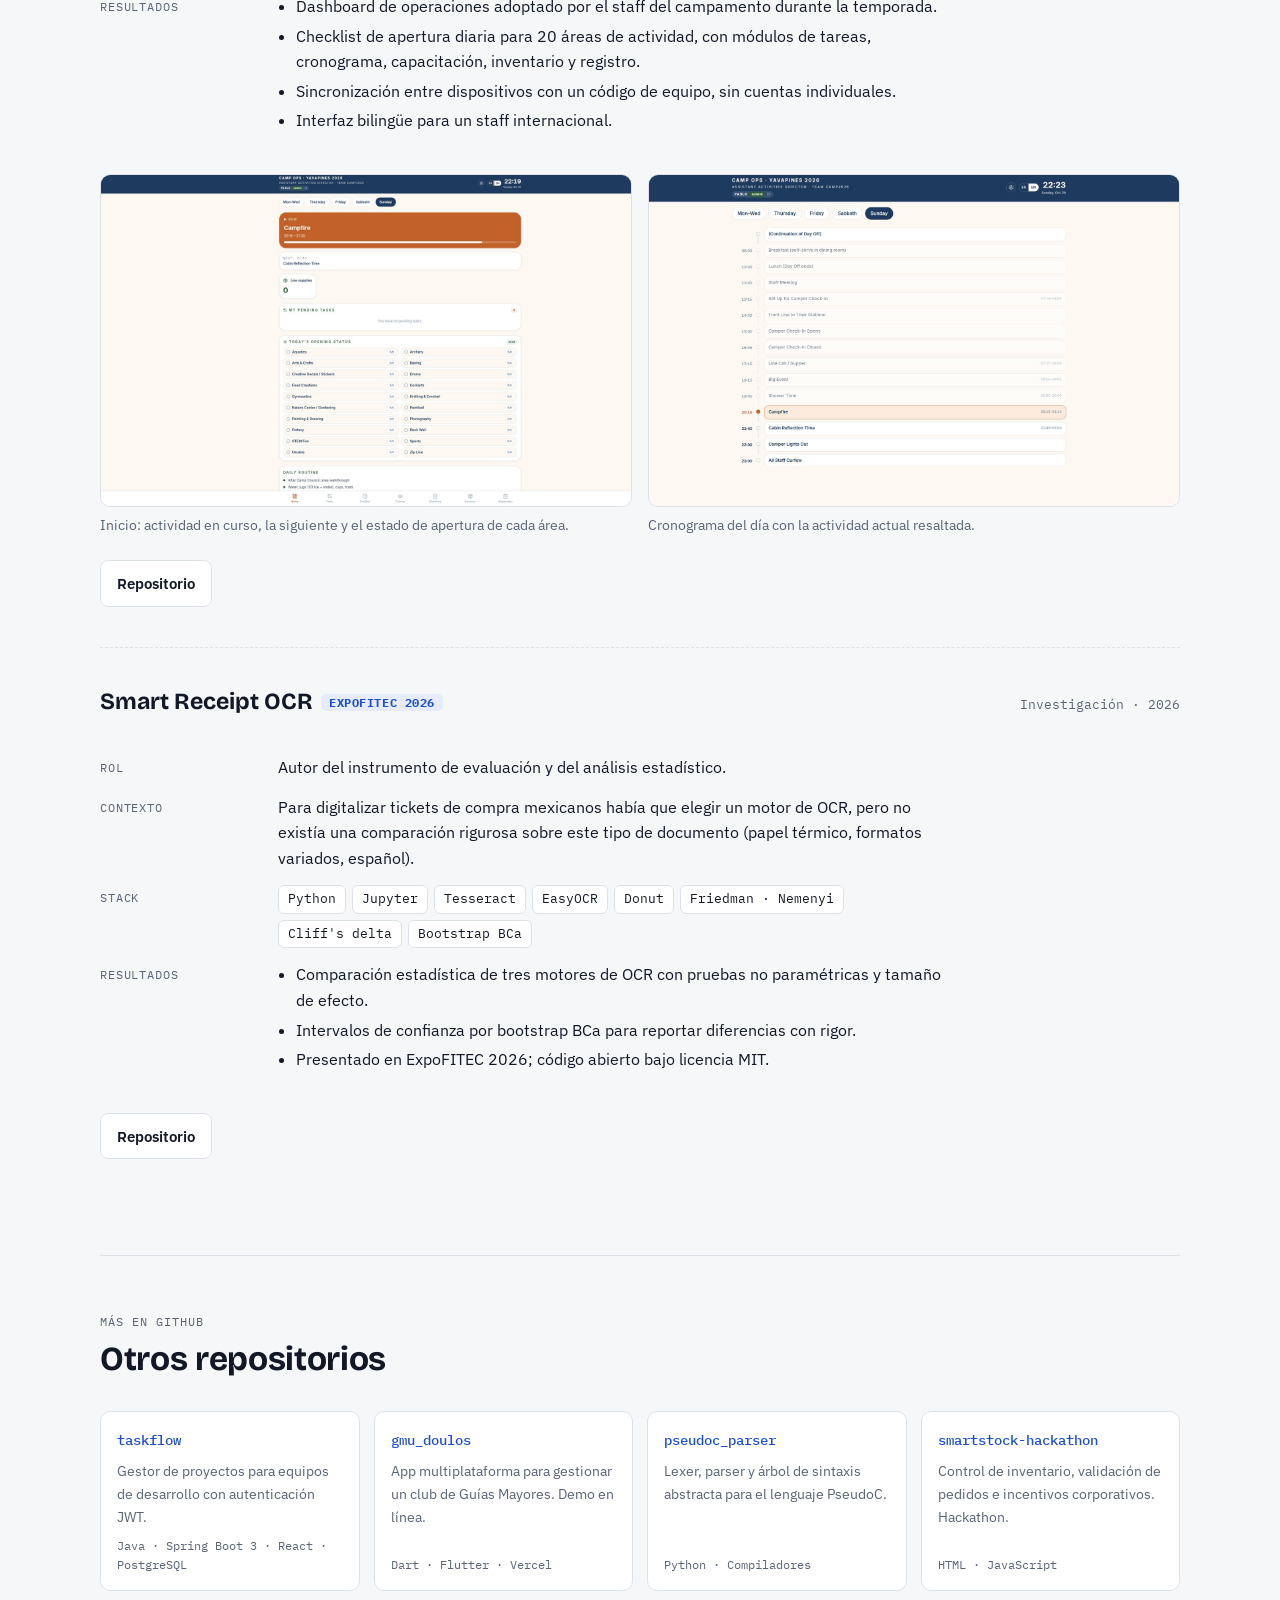
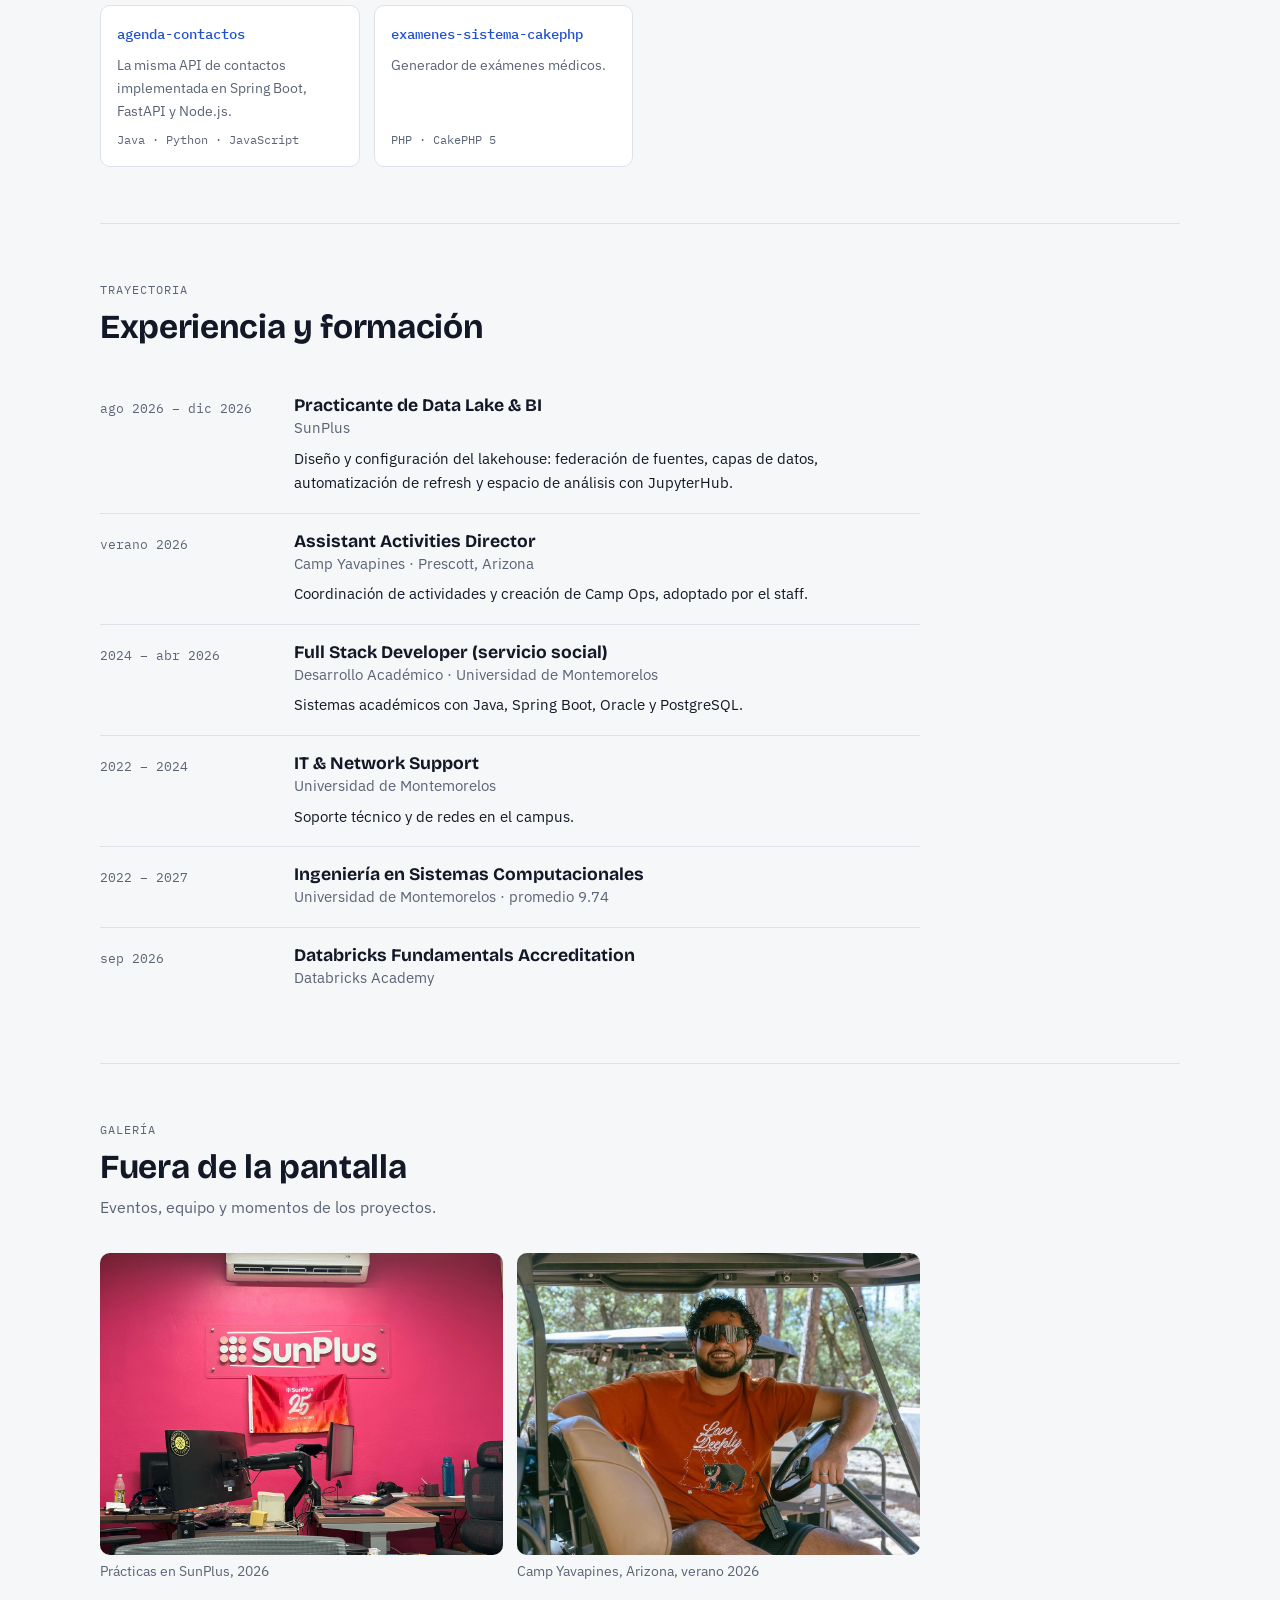
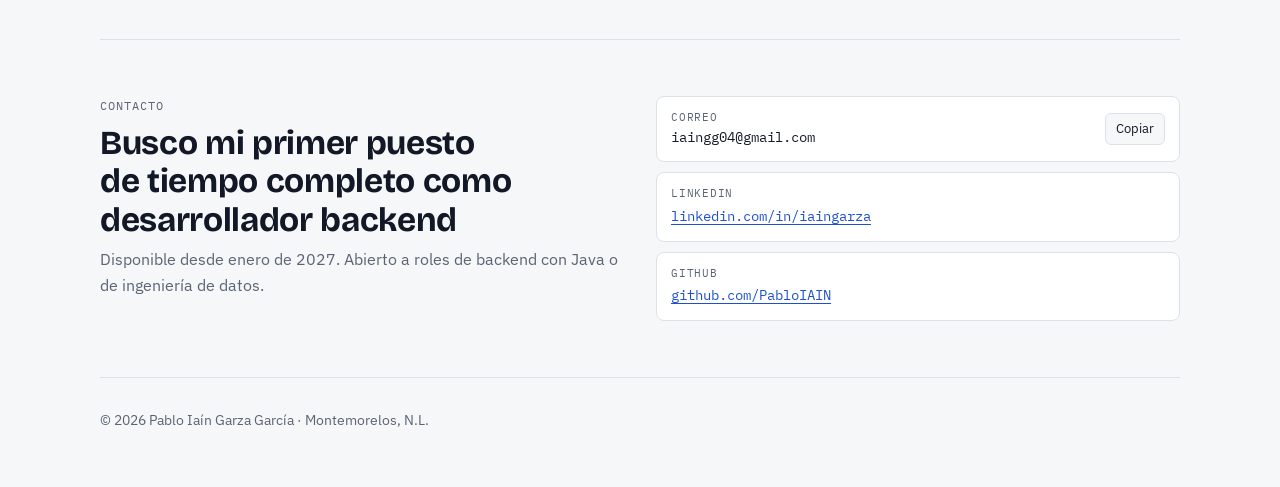
==== commit f4e21bce: "Agrega animaciones y corrige rutas de la galería Co-Authored-By: Claude Opus 5.5 <noreply@anthropic." ====
--- a/index.html
+++ b/index.html
@@ -174,11 +174,41 @@
 .copy:hover{border-color:var(--accent)}
 @media (max-width:720px){.contact{grid-template-columns:1fr}}
 footer{padding-block:32px 48px;border-top:1px solid var(--line);font-size:.85rem;color:var(--muted)}
+
+/* ---------- motion ---------- */
+.progress{position:absolute;left:0;bottom:-1px;height:2px;width:100%;background:var(--accent);transform-origin:0 50%;transform:scaleX(var(--p,0))}
+nav.top ul a{position:relative;transition:color .2s}
+nav.top ul a::after{content:"";position:absolute;left:0;right:0;bottom:-4px;height:2px;border-radius:2px;background:var(--accent);transform:scaleX(0);transition:transform .3s ease}
+nav.top ul a.on{color:var(--fg)}
+nav.top ul a.on::after,nav.top ul a:hover::after{transform:scaleX(1)}
+@keyframes rise{from{opacity:0;transform:translateY(16px)}to{opacity:1;transform:none}}
+@keyframes flow{to{stroke-dashoffset:-20}}
+@keyframes glow{0%,100%{stroke-opacity:1}50%{stroke-opacity:.35}}
+@media (prefers-reduced-motion:no-preference){
+  .hero>div:first-child>*{animation:rise .75s cubic-bezier(.2,.7,.2,1) both}
+  .hero>div:first-child>:nth-child(2){animation-delay:.08s}
+  .hero>div:first-child>:nth-child(3){animation-delay:.16s}
+  .hero>div:first-child>:nth-child(4){animation-delay:.24s}
+  .hero>div:first-child>:nth-child(5){animation-delay:.32s}
+  .portrait{animation:rise .9s .2s cubic-bezier(.2,.7,.2,1) both}
+  .diagram .arr{stroke-dasharray:6 4;animation:flow 1.1s linear infinite}
+  .diagram .core{animation:glow 2.8s ease-in-out infinite}
+  .reveal-ready .rv{opacity:0;transform:translateY(22px);transition:opacity .7s ease,transform .7s cubic-bezier(.2,.7,.2,1)}
+  .reveal-ready .rv.in{opacity:1;transform:none}
+  .btn,.repo{transition:transform .25s ease,border-color .2s,box-shadow .25s}
+  .btn:hover{transform:translateY(-2px)}
+  .repo:hover{transform:translateY(-4px);box-shadow:0 12px 28px -16px color-mix(in srgb,var(--accent) 70%,transparent)}
+  .ph img{transition:transform .6s cubic-bezier(.2,.7,.2,1)}
+  .evidence .ph:hover img,.gallery .ph:hover img{transform:scale(1.04)}
+  .tags li{transition:border-color .2s,color .2s,transform .2s}
+  .tags li:hover{border-color:var(--accent);color:var(--accent);transform:translateY(-1px)}
+}
 </style>
 </head>
 <body>
 
 <nav class="top" aria-label="Principal">
+  <div class="progress" aria-hidden="true"></div>
   <div class="wrap">
     <a class="brand" href="#inicio">Pablo<span>.</span>Garza</a>
     <ul>
@@ -463,6 +493,28 @@
 
 <script>
 (function(){
+  var reduce=matchMedia('(prefers-reduced-motion: reduce)').matches;
+  // barra de progreso de lectura
+  var bar=document.querySelector('.progress');
+  function prog(){var d=document.documentElement,m=d.scrollHeight-innerHeight;bar.style.setProperty('--p',m>0?Math.min(1,scrollY/m):0)}
+  addEventListener('scroll',prog,{passive:true});prog();
+  if(!('IntersectionObserver' in window))return;
+  // sección activa en el menú
+  var links={};document.querySelectorAll('nav.top ul a').forEach(function(a){links[a.getAttribute('href').slice(1)]=a});
+  var so=new IntersectionObserver(function(es){es.forEach(function(e){if(e.isIntersecting&&links[e.target.id]){Object.values(links).forEach(function(a){a.classList.remove('on')});links[e.target.id].classList.add('on')}})},{rootMargin:'-45% 0px -50% 0px'});
+  document.querySelectorAll('main section[id]').forEach(function(s){so.observe(s)});
+  if(reduce)return;
+  // aparición al hacer scroll (solo lo que está fuera de pantalla al cargar)
+  var sel='.sec-head,.about .text,.skills>div,.case-head,.fields,.layers,.diagram,.evidence figure,.repo,.timeline li,.gallery figure,.contact-list,.links';
+  var els=[].slice.call(document.querySelectorAll(sel)).filter(function(el){return el.getBoundingClientRect().top>innerHeight});
+  els.forEach(function(el){el.classList.add('rv');var sib=[].indexOf.call(el.parentNode.children,el);if(el.matches('.repo,.evidence figure,.gallery figure,.skills>div'))el.style.transitionDelay=(sib%3)*90+'ms'});
+  document.documentElement.classList.add('reveal-ready');
+  var io=new IntersectionObserver(function(es){es.forEach(function(e){if(e.isIntersecting){e.target.classList.add('in');io.unobserve(e.target)}})},{rootMargin:'0px 0px -8% 0px'});
+  els.forEach(function(el){io.observe(el)});
+})();
+</script>
+<script>
+(function(){
   // Marca los espacios de foto vacíos cuando la imagen no existe
   document.querySelectorAll('.ph img').forEach(function(img){
     var mark=function(){img.closest('.ph').classList.add('empty')};
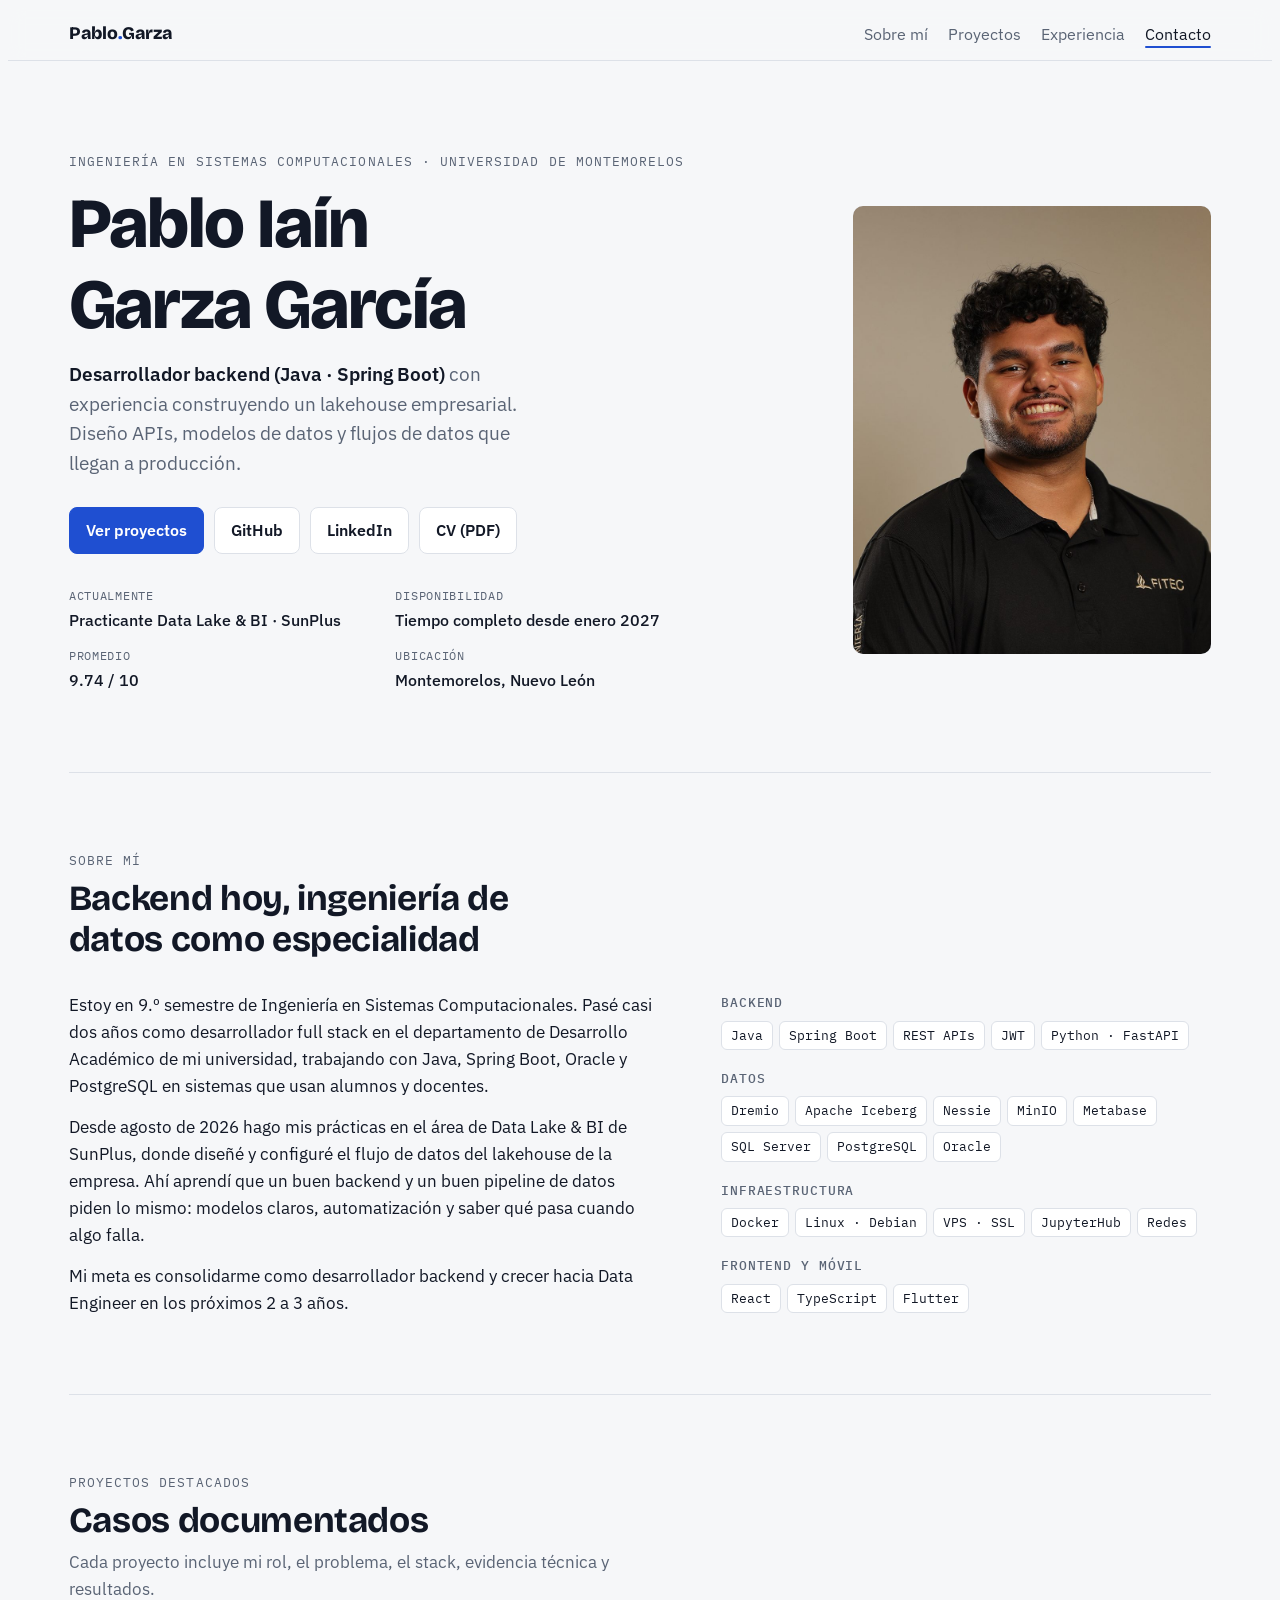
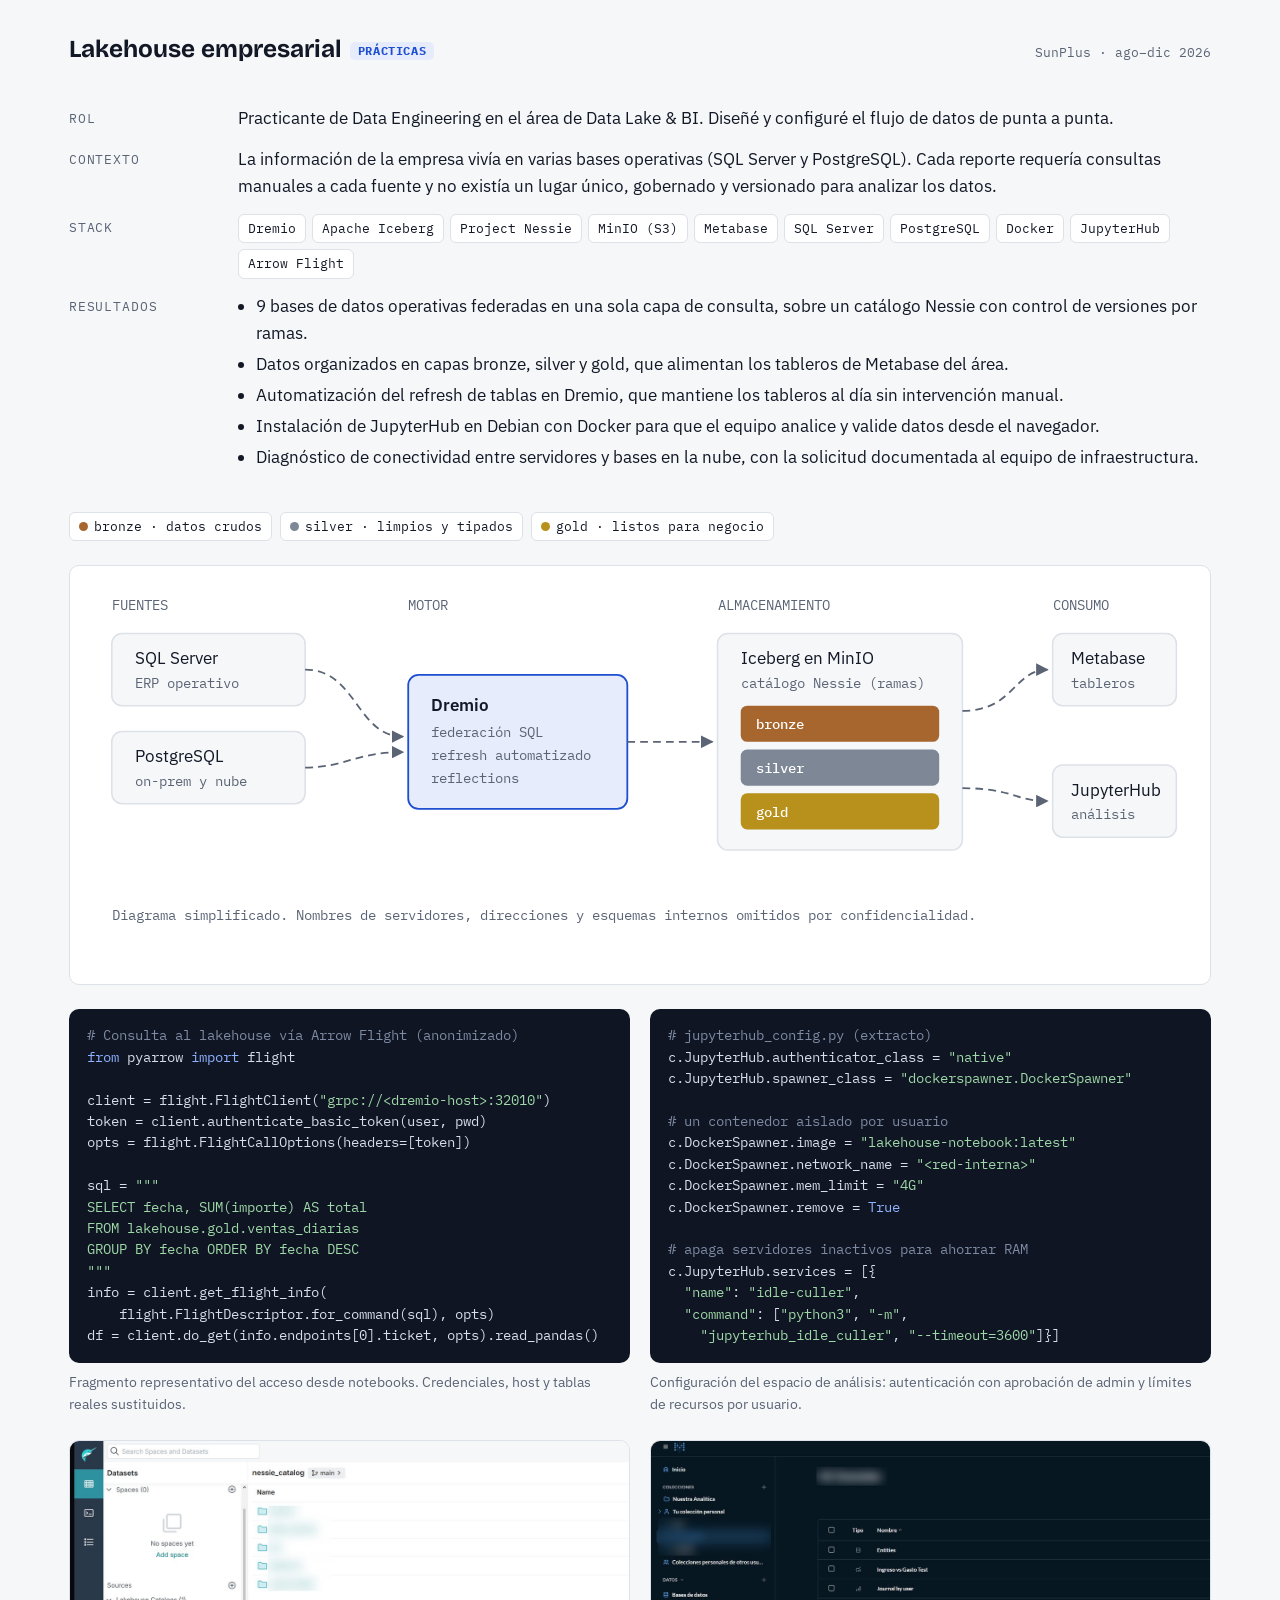
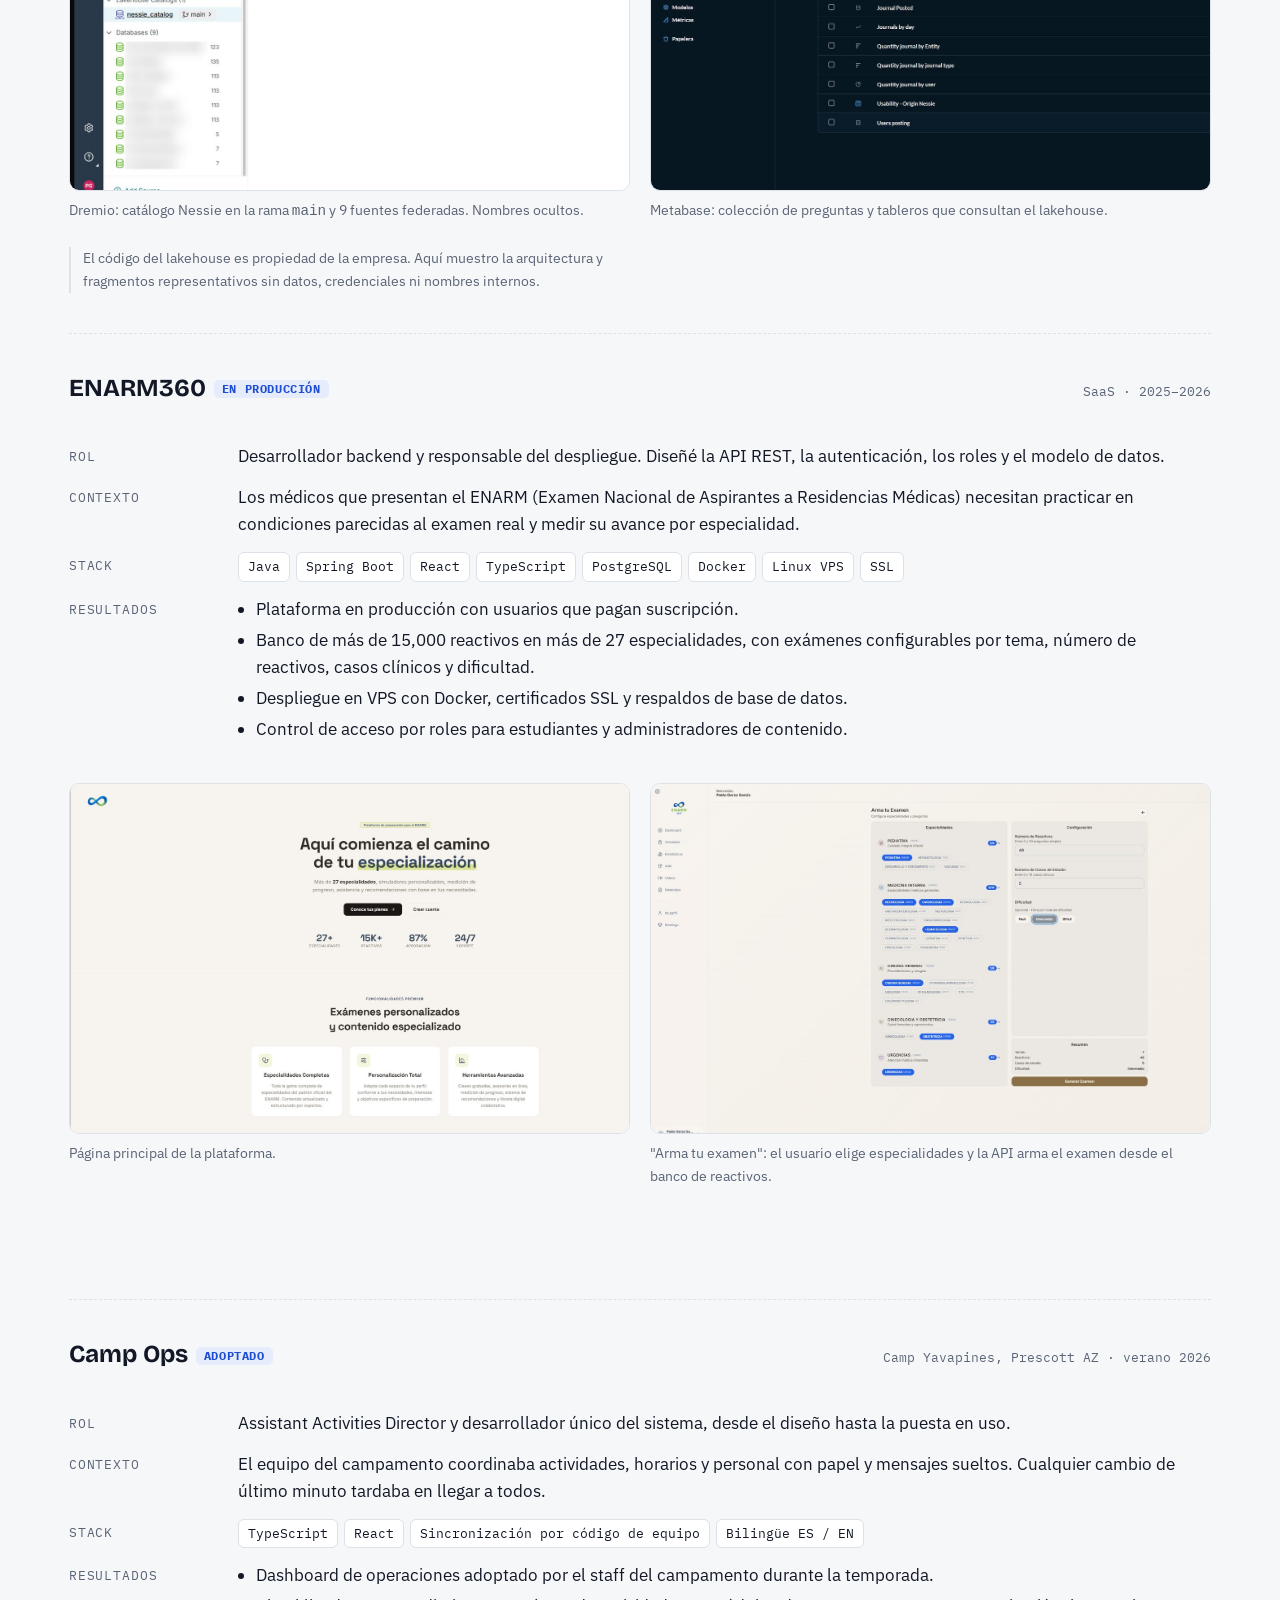
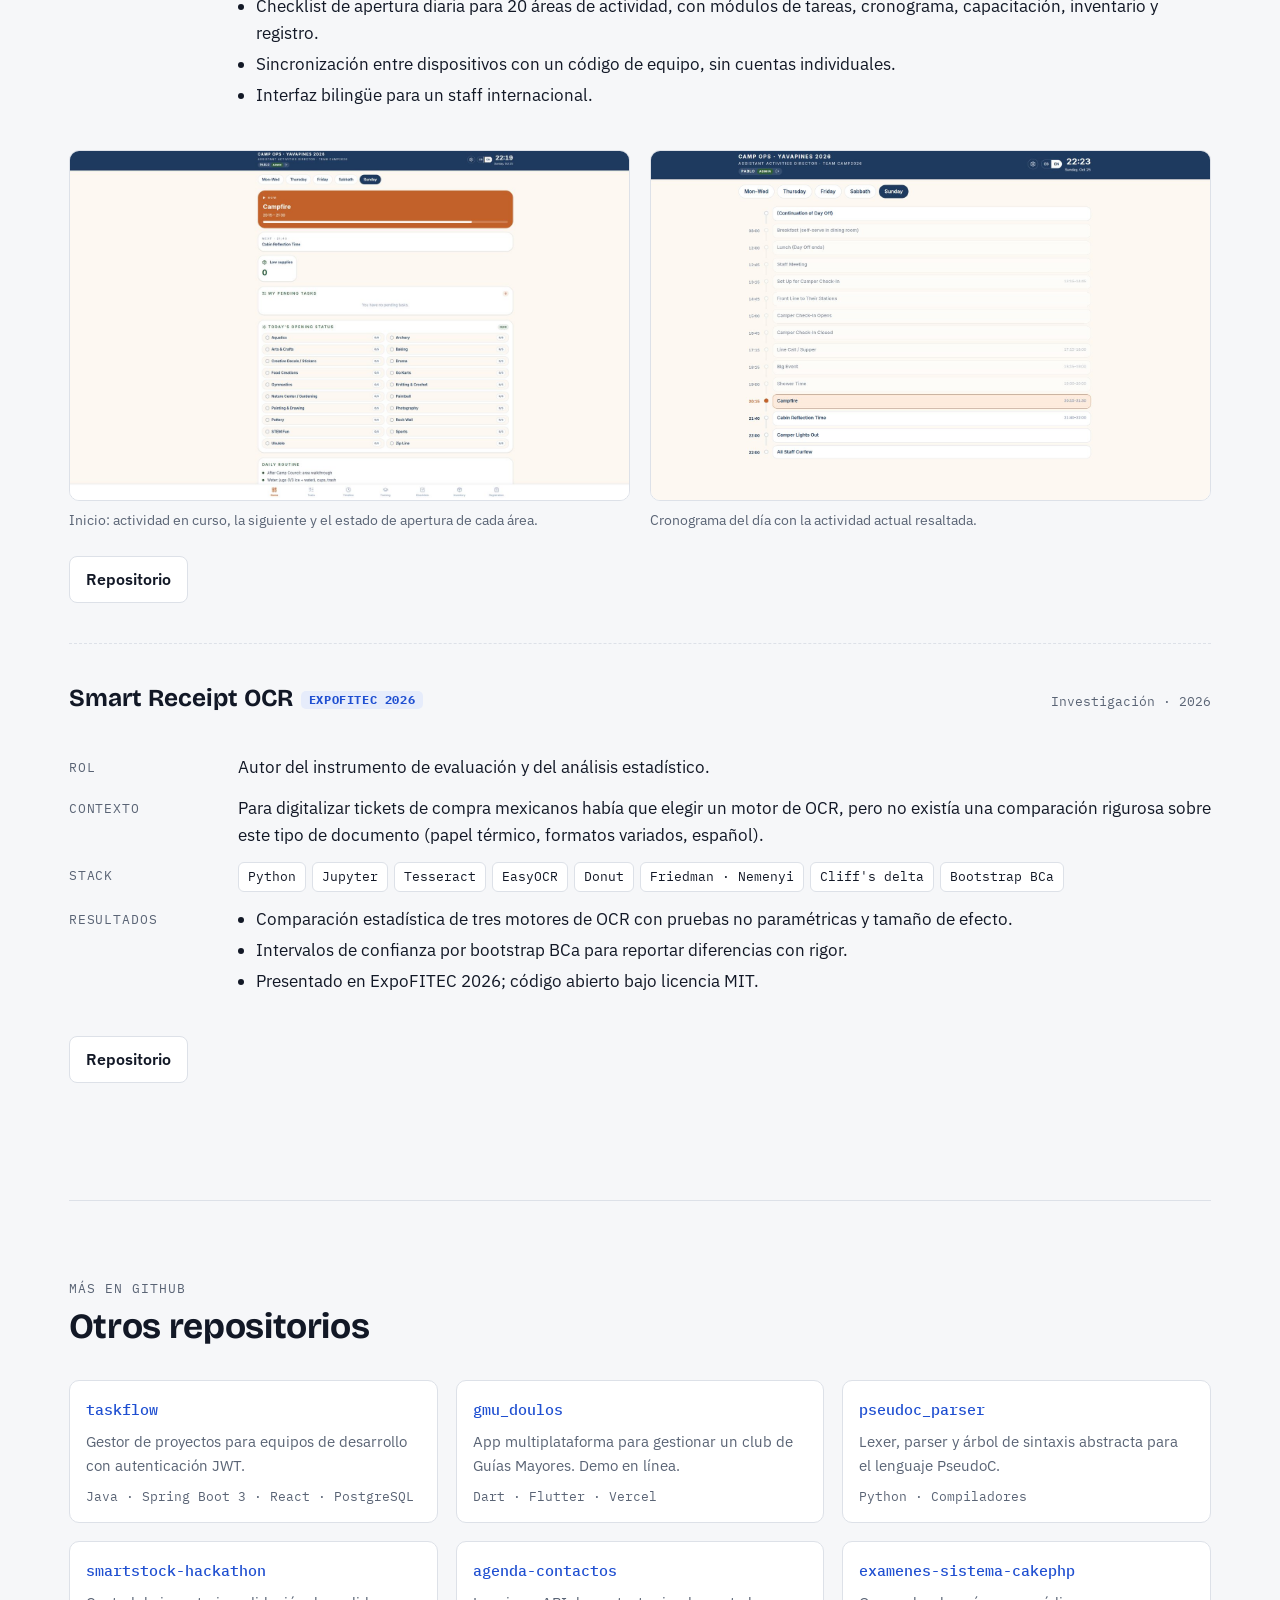
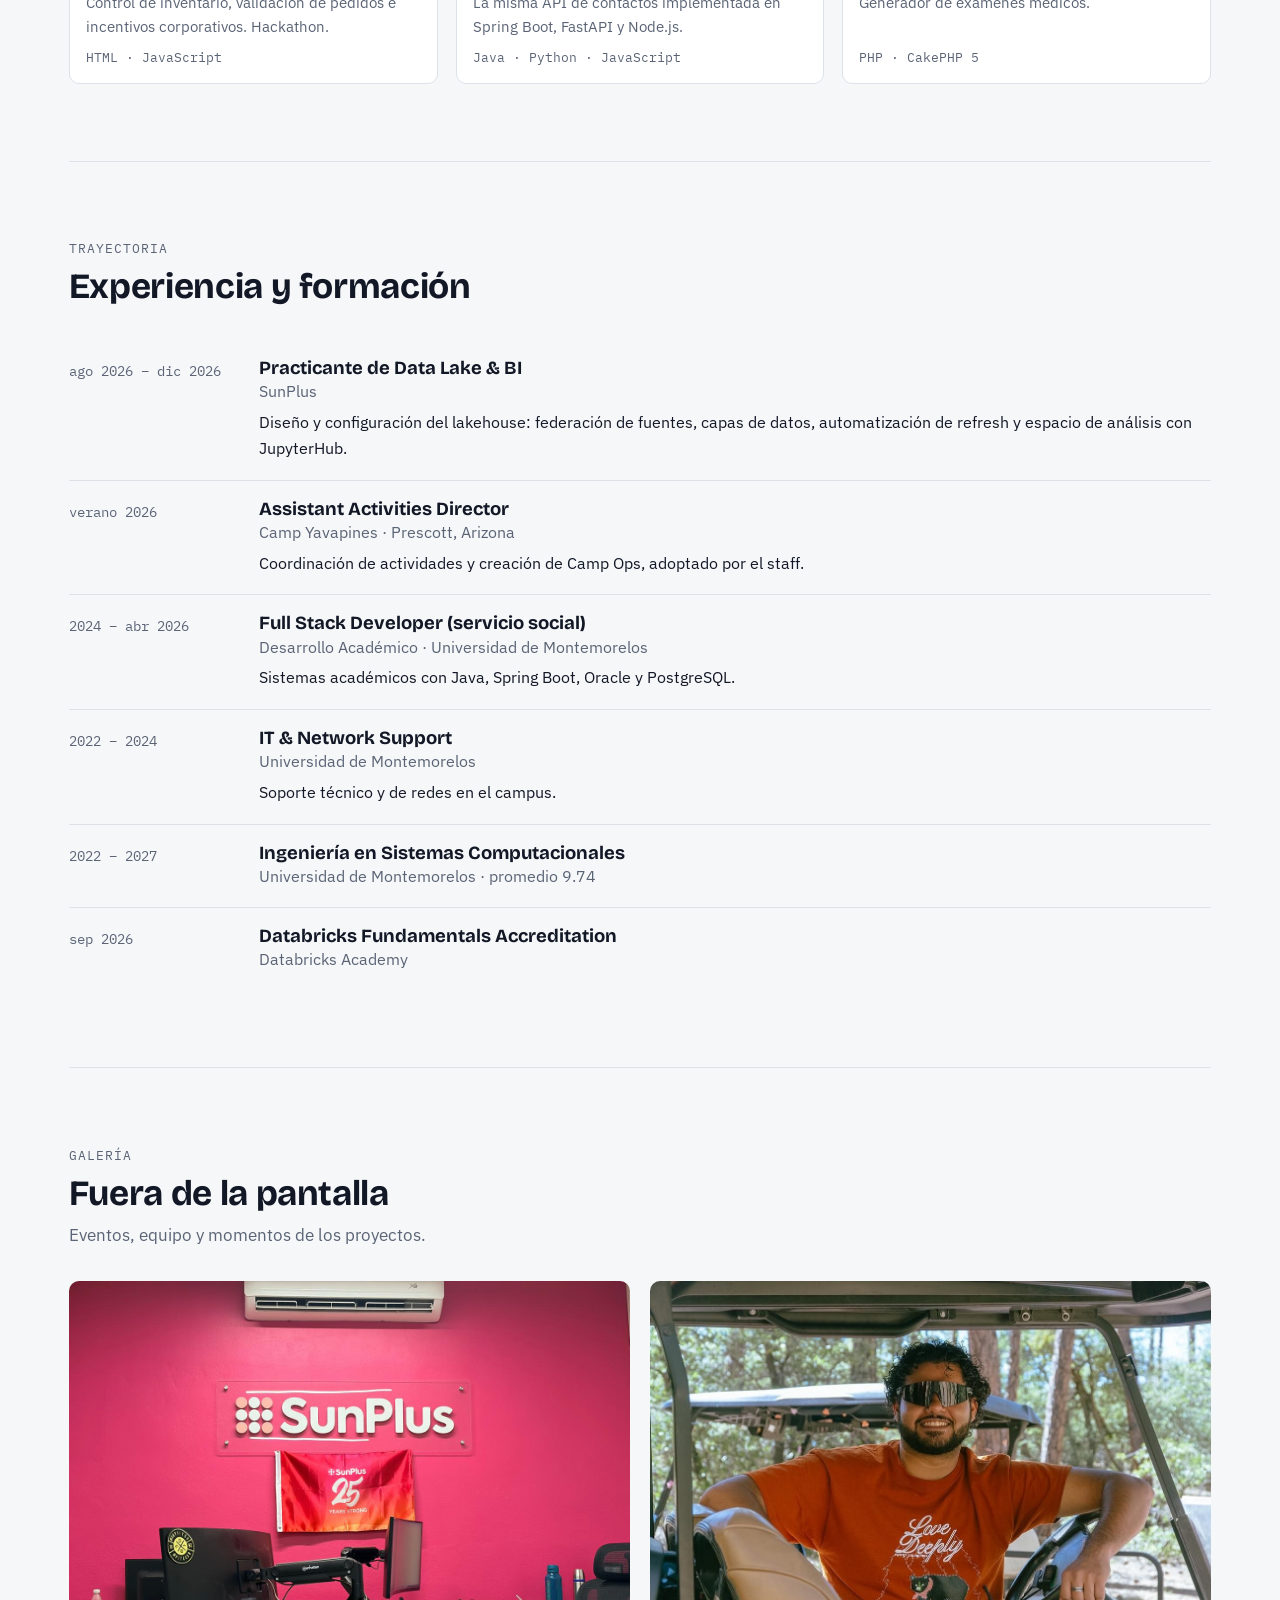
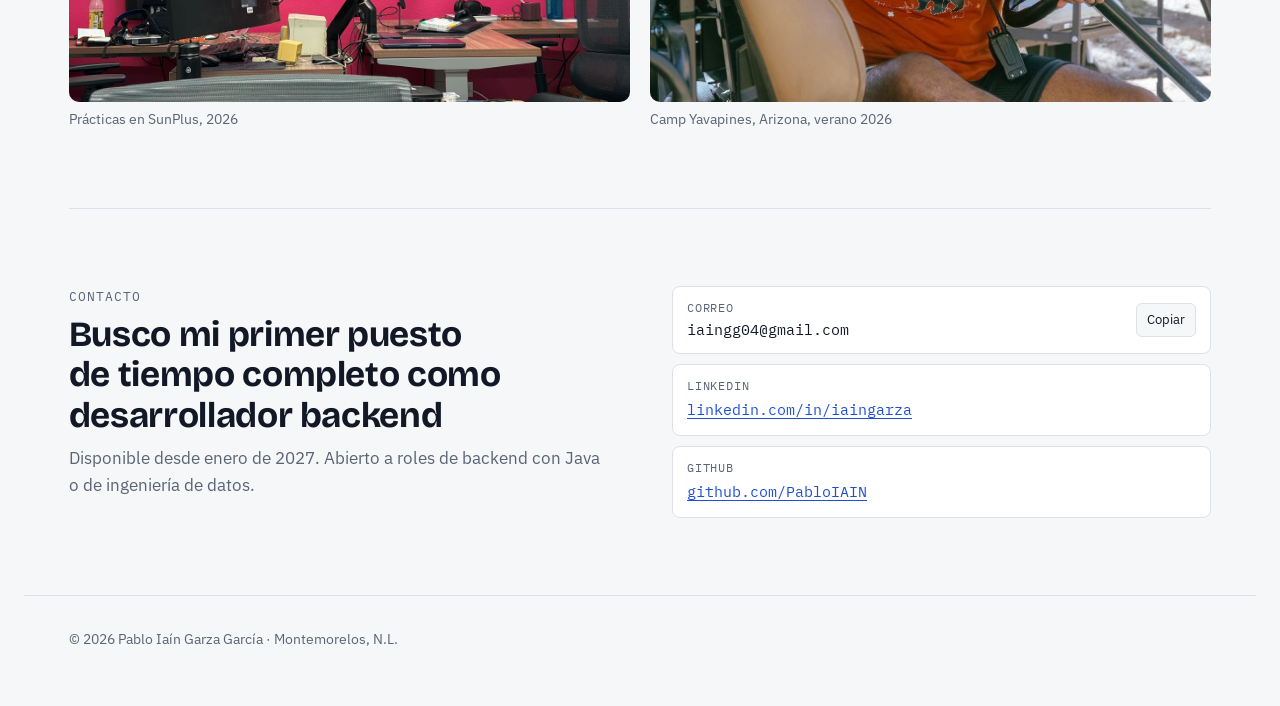
==== commit c9ab0a98: "Diseño fluido que aprovecha todo el ancho de pantalla Co-Authored-By: Claude Opus 5.5 <noreply@anthr" ====
--- a/index.html
+++ b/index.html
@@ -33,12 +33,13 @@
 *{box-sizing:border-box}
 html{scroll-behavior:smooth}
 @media (prefers-reduced-motion:reduce){html{scroll-behavior:auto}}
-body{background:var(--bg);color:var(--fg);font-family:var(--body);font-size:16px;line-height:1.6;
+body{background:var(--bg);color:var(--fg);font-family:var(--body);font-size:1rem;line-height:1.6;
   padding-left:max(16px, env(safe-area-inset-left,0px));padding-right:max(16px, env(safe-area-inset-right,0px))}
 body::before{content:"";position:fixed;inset:0 0 auto;height:env(safe-area-inset-top,0px);z-index:10;background:var(--bg)}
 a{color:var(--accent);text-underline-offset:3px}
 a:focus-visible,button:focus-visible{outline:2px solid var(--accent);outline-offset:3px;border-radius:4px}
-.wrap{max-width:1080px;margin:0 auto}
+html{font-size:clamp(16px,calc(12px + .38vw),20px)}
+.wrap{max-width:1680px;margin:0 auto;padding-inline:clamp(0px,3.5vw,72px)}
 h1,h2,h3{font-family:var(--display);line-height:1.15;text-wrap:balance;margin:0}
 h2{font-size:clamp(1.6rem,3vw,2.1rem);font-weight:700;letter-spacing:-.01em}
 h3{font-size:1.45rem;font-weight:700}
@@ -49,7 +50,7 @@
 nav.top{position:sticky;top:env(safe-area-inset-top,0px);z-index:5;background:color-mix(in srgb,var(--bg) 88%,transparent);
   backdrop-filter:blur(8px);border-bottom:1px solid var(--line);margin-inline:calc(-1 * max(16px, env(safe-area-inset-left,0px)))}
 nav.top .wrap{display:flex;align-items:center;justify-content:space-between;gap:16px;padding-block:12px;
-  padding-inline:max(16px, env(safe-area-inset-left,0px))}
+  padding-inline:calc(max(16px, env(safe-area-inset-left,0px)) + clamp(0px,3.5vw,72px))}
 .brand{font-family:var(--display);font-weight:800;font-size:1.05rem;color:var(--fg);text-decoration:none}
 .brand span{color:var(--accent)}
 nav.top ul{display:flex;gap:20px;list-style:none;margin:0;padding:0;font-size:.92rem}
@@ -58,9 +59,9 @@
 @media (max-width:640px){nav.top ul{gap:14px;font-size:.85rem} nav.top ul li.opt{display:none}}
 
 /* hero */
-.hero{display:grid;grid-template-columns:minmax(0,1.5fr) minmax(0,1fr);gap:48px;align-items:center;padding-block:64px 48px}
-.hero h1{font-size:clamp(2.4rem,6vw,4rem);font-weight:800;letter-spacing:-.02em}
-.hero .role{font-size:1.2rem;color:var(--muted);margin-top:14px;max-width:34ch}
+.hero{display:grid;grid-template-columns:minmax(0,1.4fr) minmax(0,1fr);gap:clamp(32px,5vw,96px);align-items:center;padding-block:clamp(48px,7vw,120px) clamp(40px,5vw,80px)}
+.hero h1{font-size:clamp(2.4rem,5.5vw,5.6rem);font-weight:800;letter-spacing:-.02em}
+.hero .role{font-size:clamp(1.1rem,1.2vw,1.4rem);color:var(--muted);margin-top:14px;max-width:44ch}
 .hero .role strong{color:var(--fg);font-weight:600}
 .cta{display:flex;flex-wrap:wrap;gap:10px;margin-top:28px}
 .btn{display:inline-flex;align-items:center;gap:8px;padding:10px 16px;border-radius:8px;font-weight:600;font-size:.95rem;text-decoration:none;border:1px solid var(--line);color:var(--fg);background:var(--surface)}
@@ -68,11 +69,11 @@
 :root[data-theme="dark"] .btn.primary{color:#0c1018}
 @media (prefers-color-scheme: dark){:root:not([data-theme="light"]) .btn.primary{color:#0c1018}}
 .btn:hover{border-color:var(--accent)}
-.facts{display:grid;grid-template-columns:repeat(2,minmax(0,1fr));gap:14px 24px;margin-top:32px;font-size:.92rem}
+.facts{display:grid;grid-template-columns:repeat(2,minmax(0,1fr));max-width:680px;gap:14px 24px;margin-top:32px;font-size:.92rem}
 .facts dt{font-family:var(--mono);font-size:.72rem;letter-spacing:.06em;text-transform:uppercase;color:var(--muted)}
 .facts dd{margin:2px 0 0;font-weight:500;font-variant-numeric:tabular-nums}
-.portrait{position:relative;max-width:360px;justify-self:end;width:100%}
-@media (max-width:820px){.hero{grid-template-columns:1fr;padding-block:40px 32px;gap:32px}.portrait{justify-self:start;max-width:260px;order:-1}}
+.portrait{position:relative;max-width:clamp(260px,28vw,520px);justify-self:end;width:100%}
+@media (max-width:820px){.hero{grid-template-columns:minmax(0,1fr);padding-block:40px 32px;gap:32px}.portrait{justify-self:start;max-width:260px;order:-1}}
 
 /* photo slots */
 .ph{position:relative;border-radius:var(--radius);overflow:hidden;background:var(--accent-soft);aspect-ratio:4/5;max-width:100%}
@@ -86,14 +87,14 @@
 .ph.wide{aspect-ratio:16/10}
 
 /* sections */
-section{padding-block:56px;border-top:1px solid var(--line)}
+section{padding-block:clamp(48px,6vw,104px);border-top:1px solid var(--line)}
 .sec-head{display:flex;flex-direction:column;gap:8px;margin-bottom:32px;max-width:62ch}
 .sec-head p{color:var(--muted)}
 
 /* about */
-.about{display:grid;grid-template-columns:minmax(0,1.3fr) minmax(0,1fr);gap:40px}
+.about{display:grid;grid-template-columns:minmax(0,1.2fr) minmax(0,1fr);gap:clamp(32px,5vw,96px)}
 .about p+p{margin-top:14px}
-.about .text{max-width:62ch}
+.about .text{max-width:68ch}
 .skills{display:flex;flex-direction:column;gap:18px}
 .skills h4{margin:0 0 8px;font-family:var(--mono);font-size:.75rem;letter-spacing:.07em;text-transform:uppercase;color:var(--muted);font-weight:500}
 @media (max-width:820px){.about{grid-template-columns:1fr}}
@@ -106,12 +107,12 @@
 .case-head{display:flex;flex-wrap:wrap;align-items:baseline;justify-content:space-between;gap:8px 24px}
 .case-head .meta{font-family:var(--mono);font-size:.8rem;color:var(--muted)}
 .badge{display:inline-block;font-family:var(--mono);font-size:.72rem;letter-spacing:.05em;text-transform:uppercase;padding:2px 8px;border-radius:5px;background:var(--accent-soft);color:var(--accent);margin-left:8px;vertical-align:middle}
-.fields{display:grid;grid-template-columns:150px minmax(0,1fr);gap:14px 28px;max-width:860px}
+.fields{display:grid;grid-template-columns:clamp(130px,11vw,200px) minmax(0,1fr);gap:14px 28px;max-width:1180px}
 .fields dt{font-family:var(--mono);font-size:.75rem;letter-spacing:.07em;text-transform:uppercase;color:var(--muted);padding-top:3px}
 .fields dd{margin:0;min-width:0}
 .fields ul.res{margin:0;padding-left:18px;display:flex;flex-direction:column;gap:4px}
 @media (max-width:640px){.fields{grid-template-columns:1fr;gap:4px}.fields dd{margin-bottom:12px}}
-.evidence{display:grid;grid-template-columns:repeat(auto-fit,minmax(260px,1fr));gap:16px}
+.evidence{display:grid;grid-template-columns:repeat(auto-fit,minmax(min(100%,340px),1fr));gap:clamp(16px,1.6vw,28px)}
 .evidence figure{margin:0;display:flex;flex-direction:column;gap:8px;min-width:0}
 .evidence figcaption{font-size:.85rem;color:var(--muted)}
 .links{display:flex;flex-wrap:wrap;gap:8px}
@@ -139,7 +140,7 @@
 .layers i{width:9px;height:9px;border-radius:50%;display:inline-block}
 
 /* repo grid */
-.repos{display:grid;grid-template-columns:repeat(auto-fill,minmax(250px,1fr));gap:14px}
+.repos{display:grid;grid-template-columns:repeat(auto-fill,minmax(min(100%,300px),1fr));gap:clamp(14px,1.4vw,24px)}
 .repo{display:flex;flex-direction:column;gap:8px;padding:16px;border:1px solid var(--line);border-radius:var(--radius);background:var(--surface);text-decoration:none;color:var(--fg)}
 .repo:hover{border-color:var(--accent)}
 .repo .name{font-family:var(--mono);font-size:.9rem;font-weight:500;color:var(--accent);overflow-wrap:anywhere}
@@ -147,8 +148,8 @@
 .repo .lang{font-family:var(--mono);font-size:.75rem;color:var(--muted)}
 
 /* timeline */
-.timeline{list-style:none;margin:0;padding:0;display:flex;flex-direction:column;gap:0;max-width:820px}
-.timeline li{display:grid;grid-template-columns:170px minmax(0,1fr);gap:24px;padding-block:18px;border-top:1px solid var(--line)}
+.timeline{list-style:none;margin:0;padding:0;display:flex;flex-direction:column;gap:0;max-width:1180px}
+.timeline li{display:grid;grid-template-columns:clamp(150px,13vw,240px) minmax(0,1fr);gap:24px;padding-block:18px;border-top:1px solid var(--line)}
 .timeline li:first-child{border-top:0}
 .timeline .when{font-family:var(--mono);font-size:.82rem;color:var(--muted);font-variant-numeric:tabular-nums;padding-top:2px}
 .timeline h3{font-size:1.1rem}
@@ -157,7 +158,7 @@
 @media (max-width:640px){.timeline li{grid-template-columns:1fr;gap:4px}}
 
 /* gallery */
-.gallery{display:grid;grid-template-columns:repeat(2,minmax(0,1fr));gap:14px;max-width:820px}
+.gallery{display:grid;grid-template-columns:repeat(2,minmax(0,1fr));gap:clamp(14px,1.6vw,28px);max-width:1180px}
 .gallery .ph{aspect-ratio:4/3}
 .gallery figure{margin:0;display:flex;flex-direction:column;gap:6px}
 .gallery figcaption{font-size:.85rem;color:var(--muted)}
@@ -165,7 +166,7 @@
 @media (max-width:440px){.gallery{grid-template-columns:1fr}}
 
 /* contact */
-.contact{display:grid;grid-template-columns:minmax(0,1fr) minmax(0,1fr);gap:32px;align-items:start}
+.contact{display:grid;grid-template-columns:minmax(0,1fr) minmax(0,1fr);gap:clamp(32px,5vw,96px);align-items:start}
 .contact-list{display:flex;flex-direction:column;gap:10px}
 .contact-row{display:flex;align-items:center;justify-content:space-between;gap:12px;padding:12px 14px;border:1px solid var(--line);border-radius:8px;background:var(--surface);min-width:0}
 .contact-row .v{font-family:var(--mono);font-size:.88rem;overflow-wrap:anywhere;user-select:all}
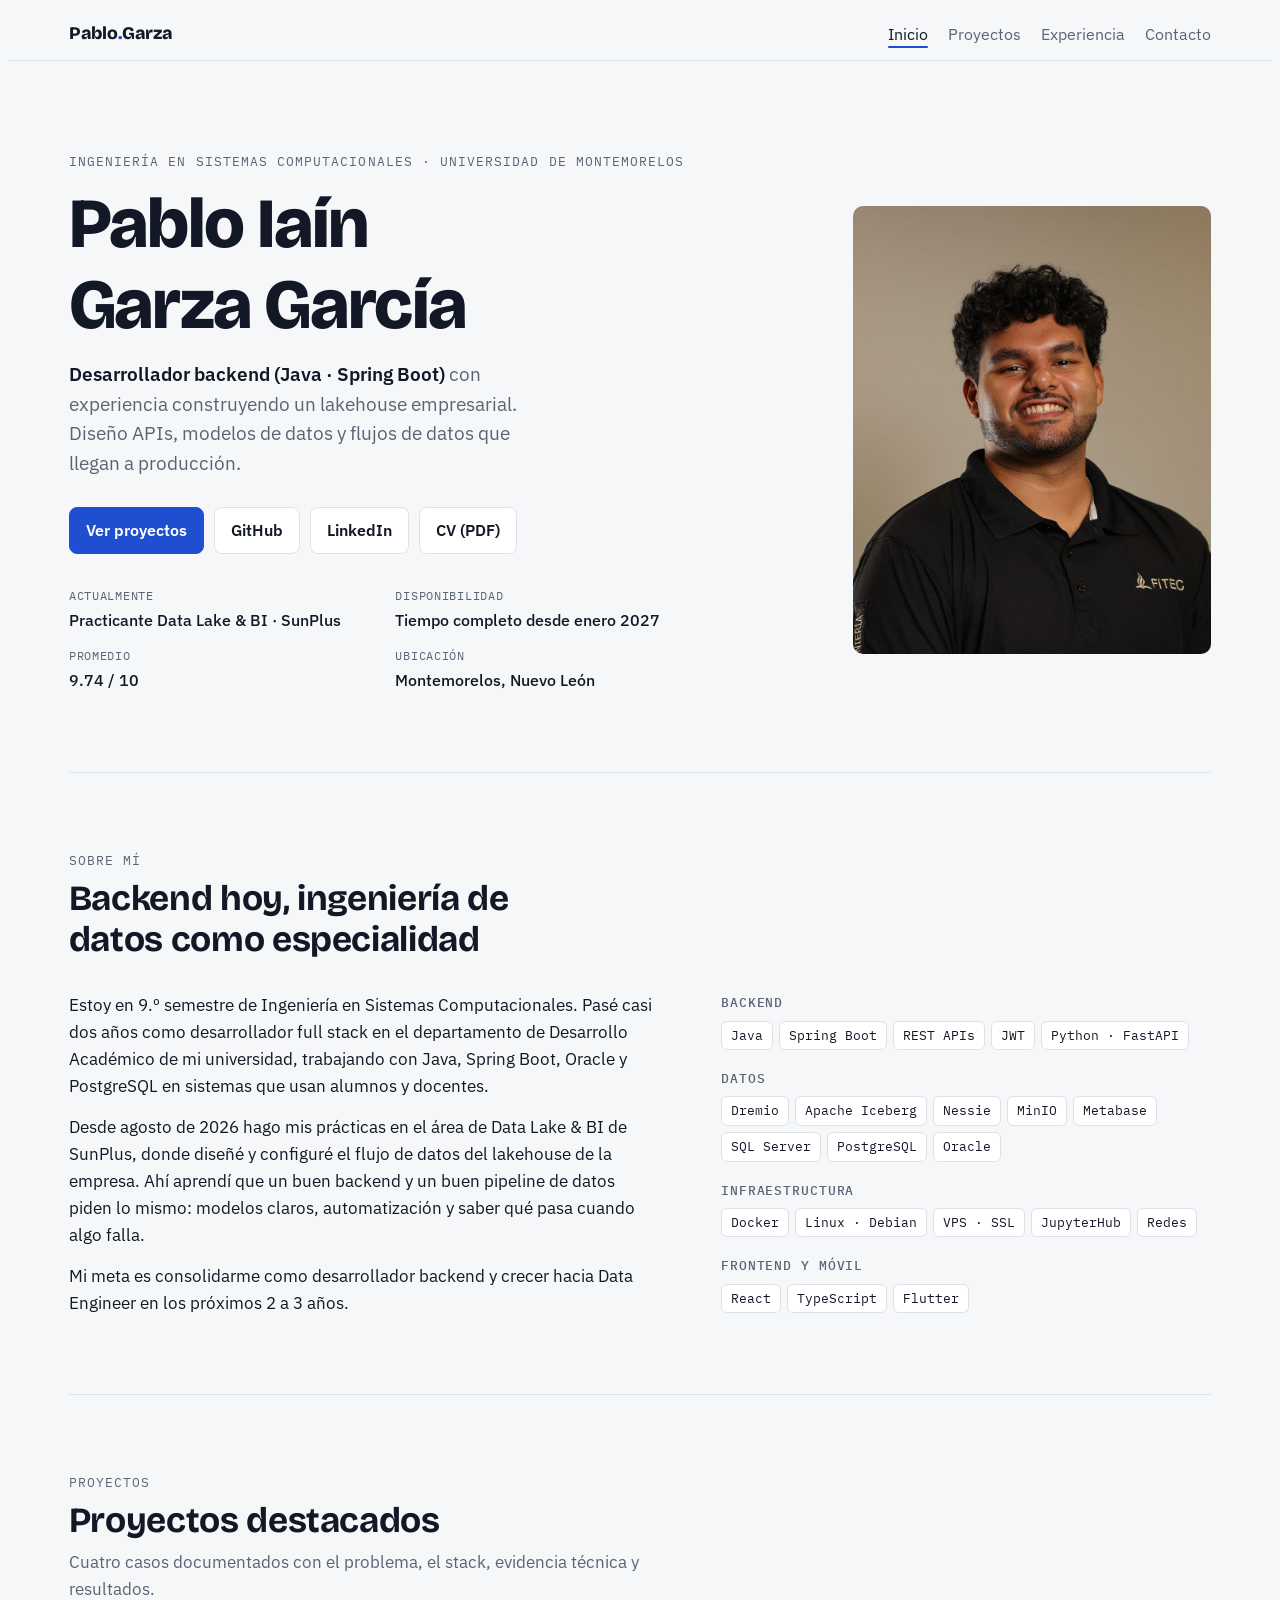
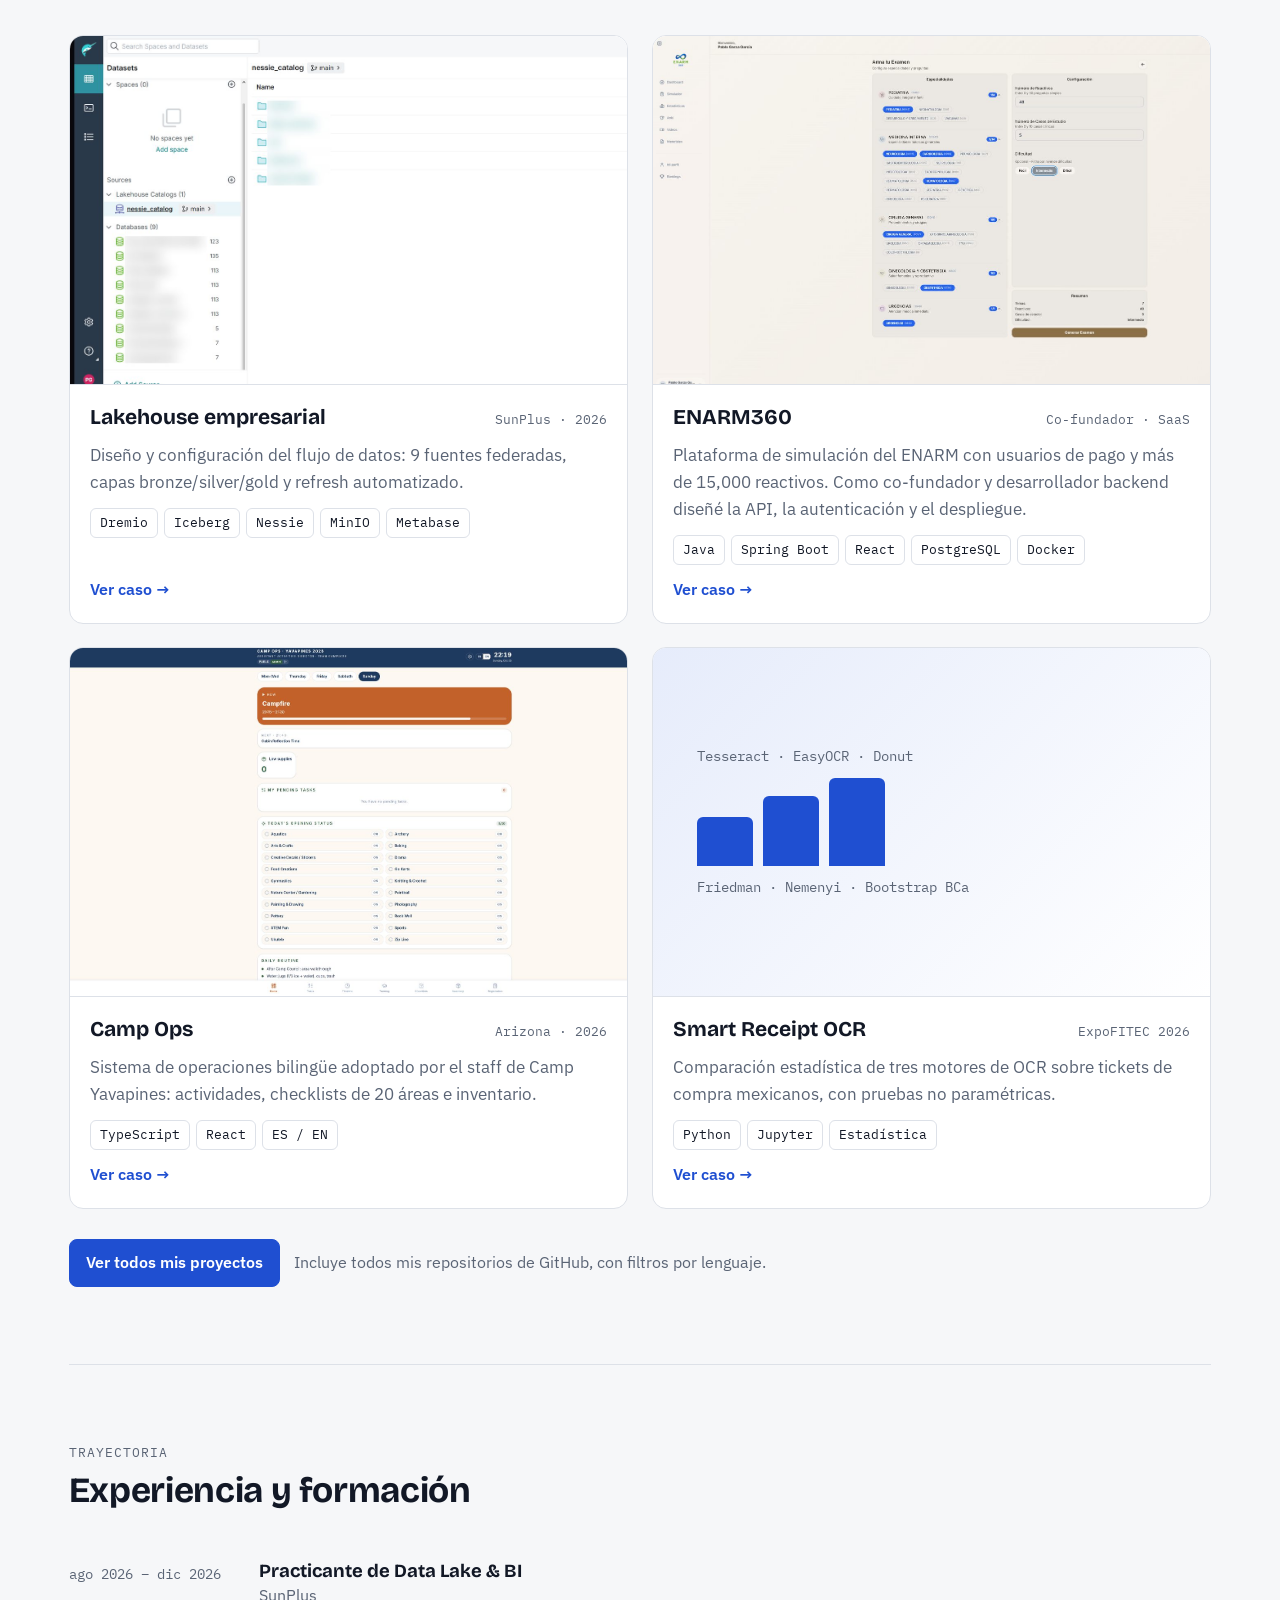
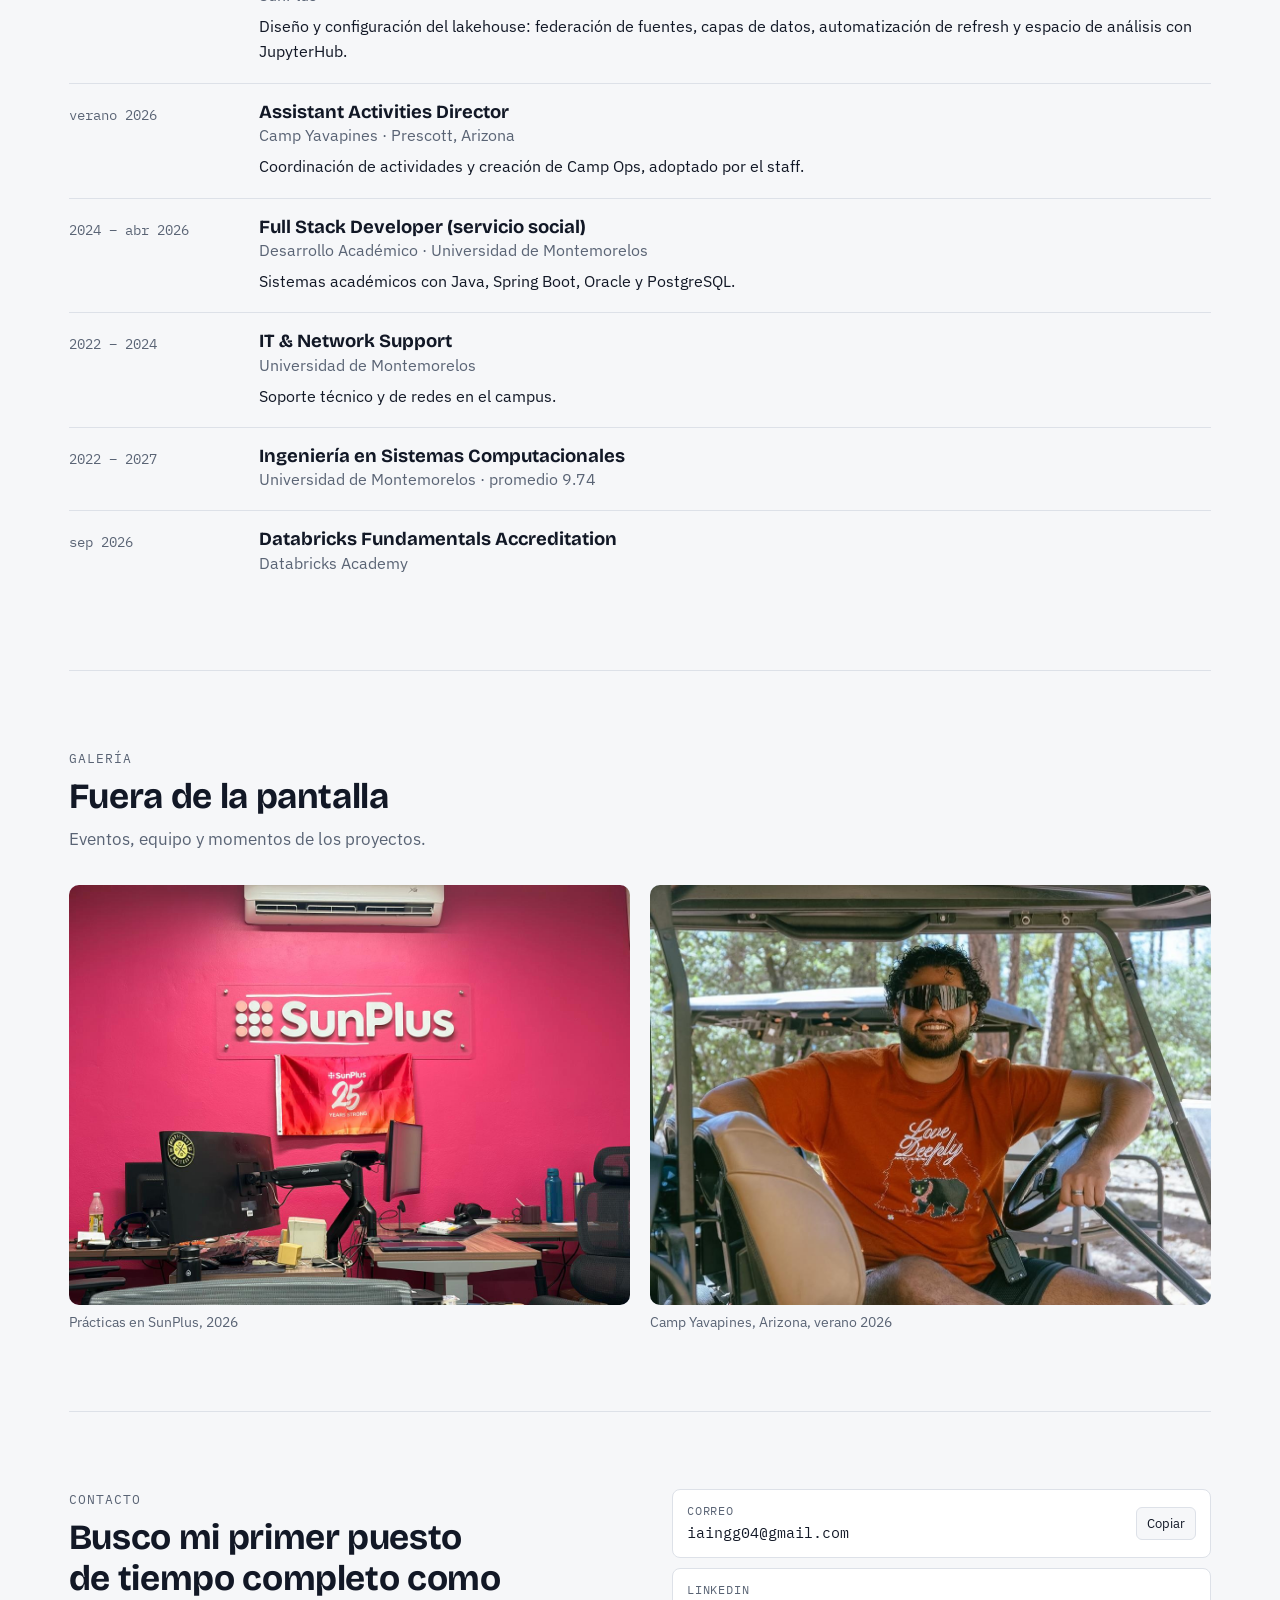
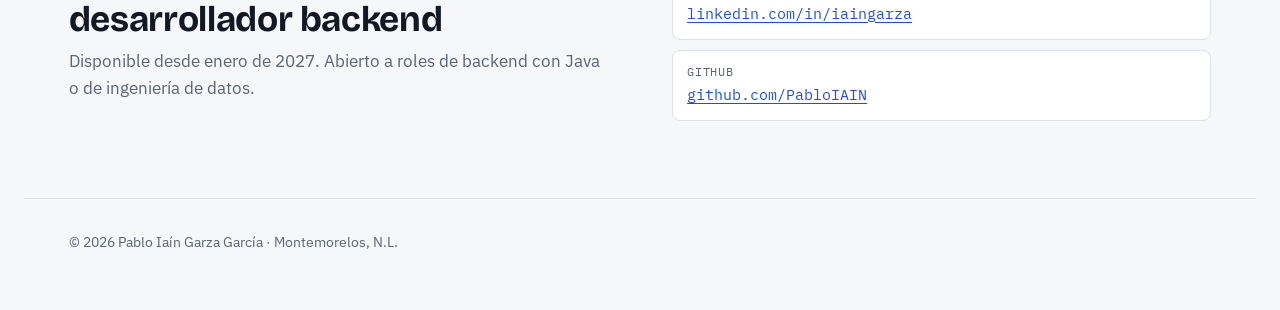
==== commit 16e9dbaa: "Separa el sitio en Inicio y Proyectos con todos los repos de GitHub - Inicio: vista general con tarj" ====
--- a/index.html
+++ b/index.html
@@ -4,217 +4,21 @@
 <meta charset="utf-8">
 <meta name="viewport" content="width=device-width, initial-scale=1, viewport-fit=cover">
 <title>Pablo Garza · Portafolio</title>
-<meta name="claude:viewport-fit-sides" content="cover">
 <meta name="description" content="Portafolio profesional de Pablo Iaín Garza García: ingeniería de datos (lakehouse), backend con Java y Spring Boot, y proyectos full-stack.">
 <link rel="preconnect" href="https://fonts.googleapis.com">
 <link rel="preconnect" href="https://fonts.gstatic.com" crossorigin>
 <link rel="stylesheet" href="https://fonts.googleapis.com/css2?family=Bricolage+Grotesque:opsz,wght@12..96,500;12..96,700;12..96,800&family=IBM+Plex+Sans:wght@400;500;600&family=IBM+Plex+Mono:wght@400;500&display=swap">
-<style>
-/* Layout: one calm reading column (max 1080px) with sticky nav; each project is a case study
-   whose five rubric fields sit in a fixed two-column grid, so every project reads the same way. */
-:root{
-  --bg:#f6f7f9; --surface:#ffffff; --fg:#121826; --muted:#5a6475; --line:#dde1e8;
-  --accent:#1f4fd1; --accent-soft:#e6ecfb; --code-bg:#0f1522; --code-fg:#d7deea;
-  --bronze:#a8662f; --silver:#7d8796; --gold:#b8901c;
-  --display:"Bricolage Grotesque", "Segoe UI", system-ui, sans-serif;
-  --body:"IBM Plex Sans", "Segoe UI", system-ui, sans-serif;
-  --mono:"IBM Plex Mono", ui-monospace, Menlo, Consolas, monospace;
-  --radius:10px;
-}
-@media (prefers-color-scheme: dark){:root:not([data-theme="light"]){
-  --bg:#0c1018; --surface:#141a25; --fg:#e8ecf3; --muted:#9aa4b5; --line:#263043;
-  --accent:#7c9cff; --accent-soft:#1b2540; --code-bg:#080b12; --code-fg:#d7deea;
-  --bronze:#d08a50; --silver:#aab3c0; --gold:#e0b93e; color-scheme:dark}}
-:root[data-theme="dark"]{
-  --bg:#0c1018; --surface:#141a25; --fg:#e8ecf3; --muted:#9aa4b5; --line:#263043;
-  --accent:#7c9cff; --accent-soft:#1b2540; --code-bg:#080b12; --code-fg:#d7deea;
-  --bronze:#d08a50; --silver:#aab3c0; --gold:#e0b93e; color-scheme:dark}
-
-*{box-sizing:border-box}
-html{scroll-behavior:smooth}
-@media (prefers-reduced-motion:reduce){html{scroll-behavior:auto}}
-body{background:var(--bg);color:var(--fg);font-family:var(--body);font-size:1rem;line-height:1.6;
-  padding-left:max(16px, env(safe-area-inset-left,0px));padding-right:max(16px, env(safe-area-inset-right,0px))}
-body::before{content:"";position:fixed;inset:0 0 auto;height:env(safe-area-inset-top,0px);z-index:10;background:var(--bg)}
-a{color:var(--accent);text-underline-offset:3px}
-a:focus-visible,button:focus-visible{outline:2px solid var(--accent);outline-offset:3px;border-radius:4px}
-html{font-size:clamp(16px,calc(12px + .38vw),20px)}
-.wrap{max-width:1680px;margin:0 auto;padding-inline:clamp(0px,3.5vw,72px)}
-h1,h2,h3{font-family:var(--display);line-height:1.15;text-wrap:balance;margin:0}
-h2{font-size:clamp(1.6rem,3vw,2.1rem);font-weight:700;letter-spacing:-.01em}
-h3{font-size:1.45rem;font-weight:700}
-p{margin:0}
-.eyebrow{font-family:var(--mono);font-size:.78rem;letter-spacing:.08em;text-transform:uppercase;color:var(--muted)}
-
-/* nav */
-nav.top{position:sticky;top:env(safe-area-inset-top,0px);z-index:5;background:color-mix(in srgb,var(--bg) 88%,transparent);
-  backdrop-filter:blur(8px);border-bottom:1px solid var(--line);margin-inline:calc(-1 * max(16px, env(safe-area-inset-left,0px)))}
-nav.top .wrap{display:flex;align-items:center;justify-content:space-between;gap:16px;padding-block:12px;
-  padding-inline:calc(max(16px, env(safe-area-inset-left,0px)) + clamp(0px,3.5vw,72px))}
-.brand{font-family:var(--display);font-weight:800;font-size:1.05rem;color:var(--fg);text-decoration:none}
-.brand span{color:var(--accent)}
-nav.top ul{display:flex;gap:20px;list-style:none;margin:0;padding:0;font-size:.92rem}
-nav.top ul a{color:var(--muted);text-decoration:none}
-nav.top ul a:hover{color:var(--fg)}
-@media (max-width:640px){nav.top ul{gap:14px;font-size:.85rem} nav.top ul li.opt{display:none}}
-
-/* hero */
-.hero{display:grid;grid-template-columns:minmax(0,1.4fr) minmax(0,1fr);gap:clamp(32px,5vw,96px);align-items:center;padding-block:clamp(48px,7vw,120px) clamp(40px,5vw,80px)}
-.hero h1{font-size:clamp(2.4rem,5.5vw,5.6rem);font-weight:800;letter-spacing:-.02em}
-.hero .role{font-size:clamp(1.1rem,1.2vw,1.4rem);color:var(--muted);margin-top:14px;max-width:44ch}
-.hero .role strong{color:var(--fg);font-weight:600}
-.cta{display:flex;flex-wrap:wrap;gap:10px;margin-top:28px}
-.btn{display:inline-flex;align-items:center;gap:8px;padding:10px 16px;border-radius:8px;font-weight:600;font-size:.95rem;text-decoration:none;border:1px solid var(--line);color:var(--fg);background:var(--surface)}
-.btn.primary{background:var(--accent);border-color:var(--accent);color:#fff}
-:root[data-theme="dark"] .btn.primary{color:#0c1018}
-@media (prefers-color-scheme: dark){:root:not([data-theme="light"]) .btn.primary{color:#0c1018}}
-.btn:hover{border-color:var(--accent)}
-.facts{display:grid;grid-template-columns:repeat(2,minmax(0,1fr));max-width:680px;gap:14px 24px;margin-top:32px;font-size:.92rem}
-.facts dt{font-family:var(--mono);font-size:.72rem;letter-spacing:.06em;text-transform:uppercase;color:var(--muted)}
-.facts dd{margin:2px 0 0;font-weight:500;font-variant-numeric:tabular-nums}
-.portrait{position:relative;max-width:clamp(260px,28vw,520px);justify-self:end;width:100%}
-@media (max-width:820px){.hero{grid-template-columns:minmax(0,1fr);padding-block:40px 32px;gap:32px}.portrait{justify-self:start;max-width:260px;order:-1}}
-
-/* photo slots */
-.ph{position:relative;border-radius:var(--radius);overflow:hidden;background:var(--accent-soft);aspect-ratio:4/5;max-width:100%}
-.ph img{display:block;width:100%;height:100%;object-fit:cover;object-position:top left}
-.ph.shot{border:1px solid var(--line);background:var(--surface)}
-.ph .empty-msg{display:none}
-.ph.empty img{display:none}
-.ph.empty .empty-msg{display:flex;position:absolute;inset:0;flex-direction:column;align-items:center;justify-content:center;gap:6px;text-align:center;padding:16px;
-  color:var(--accent);font-family:var(--mono);font-size:.78rem;border:1.5px dashed color-mix(in srgb,var(--accent) 45%,transparent);border-radius:var(--radius)}
-.ph.empty .empty-msg b{font-family:var(--display);font-size:2.6rem;line-height:1}
-.ph.wide{aspect-ratio:16/10}
-
-/* sections */
-section{padding-block:clamp(48px,6vw,104px);border-top:1px solid var(--line)}
-.sec-head{display:flex;flex-direction:column;gap:8px;margin-bottom:32px;max-width:62ch}
-.sec-head p{color:var(--muted)}
-
-/* about */
-.about{display:grid;grid-template-columns:minmax(0,1.2fr) minmax(0,1fr);gap:clamp(32px,5vw,96px)}
-.about p+p{margin-top:14px}
-.about .text{max-width:68ch}
-.skills{display:flex;flex-direction:column;gap:18px}
-.skills h4{margin:0 0 8px;font-family:var(--mono);font-size:.75rem;letter-spacing:.07em;text-transform:uppercase;color:var(--muted);font-weight:500}
-@media (max-width:820px){.about{grid-template-columns:1fr}}
-.tags{display:flex;flex-wrap:wrap;gap:6px;list-style:none;padding:0;margin:0}
-.tags li{font-family:var(--mono);font-size:.8rem;padding:3px 9px;border-radius:6px;background:var(--surface);border:1px solid var(--line)}
-
-/* case studies */
-.case{display:flex;flex-direction:column;gap:24px;padding-block:40px;border-top:1px dashed var(--line)}
-.case:first-of-type{border-top:0;padding-top:0}
-.case-head{display:flex;flex-wrap:wrap;align-items:baseline;justify-content:space-between;gap:8px 24px}
-.case-head .meta{font-family:var(--mono);font-size:.8rem;color:var(--muted)}
-.badge{display:inline-block;font-family:var(--mono);font-size:.72rem;letter-spacing:.05em;text-transform:uppercase;padding:2px 8px;border-radius:5px;background:var(--accent-soft);color:var(--accent);margin-left:8px;vertical-align:middle}
-.fields{display:grid;grid-template-columns:clamp(130px,11vw,200px) minmax(0,1fr);gap:14px 28px;max-width:1180px}
-.fields dt{font-family:var(--mono);font-size:.75rem;letter-spacing:.07em;text-transform:uppercase;color:var(--muted);padding-top:3px}
-.fields dd{margin:0;min-width:0}
-.fields ul.res{margin:0;padding-left:18px;display:flex;flex-direction:column;gap:4px}
-@media (max-width:640px){.fields{grid-template-columns:1fr;gap:4px}.fields dd{margin-bottom:12px}}
-.evidence{display:grid;grid-template-columns:repeat(auto-fit,minmax(min(100%,340px),1fr));gap:clamp(16px,1.6vw,28px)}
-.evidence figure{margin:0;display:flex;flex-direction:column;gap:8px;min-width:0}
-.evidence figcaption{font-size:.85rem;color:var(--muted)}
-.links{display:flex;flex-wrap:wrap;gap:8px}
-.note{font-size:.85rem;color:var(--muted);border-left:2px solid var(--line);padding-left:12px;max-width:70ch}
-
-/* diagram */
-.diagram{background:var(--surface);border:1px solid var(--line);border-radius:var(--radius);padding:16px;overflow-x:auto}
-.diagram svg{display:block;min-width:640px;width:100%;height:auto}
-.diagram text{font-family:var(--body);fill:var(--fg);font-size:13px}
-.diagram .sm{font-size:11px;fill:var(--muted);font-family:var(--mono)}
-.diagram .box{fill:var(--bg);stroke:var(--line);stroke-width:1.2}
-.diagram .core{fill:var(--accent-soft);stroke:var(--accent);stroke-width:1.4}
-.diagram .arr{stroke:var(--muted);stroke-width:1.4;fill:none;marker-end:url(#ah)}
-.diagram .ahead{fill:var(--muted)}
-.diagram .b{fill:var(--bronze)} .diagram .s{fill:var(--silver)} .diagram .g{fill:var(--gold)}
-.diagram .lbl-inv{fill:#fff;font-family:var(--mono);font-size:11px;font-weight:500}
-
-/* code */
-pre.code{margin:0;background:var(--code-bg);color:var(--code-fg);border-radius:var(--radius);padding:16px 18px;overflow-x:auto;font-family:var(--mono);font-size:.82rem;line-height:1.55}
-pre.code .c{color:#7d8aa3} pre.code .k{color:#8fb2ff} pre.code .s{color:#9fd8a8}
-
-/* layers legend */
-.layers{display:flex;flex-wrap:wrap;gap:8px;font-family:var(--mono);font-size:.78rem}
-.layers span{display:inline-flex;align-items:center;gap:6px;padding:3px 9px;border:1px solid var(--line);border-radius:6px;background:var(--surface)}
-.layers i{width:9px;height:9px;border-radius:50%;display:inline-block}
-
-/* repo grid */
-.repos{display:grid;grid-template-columns:repeat(auto-fill,minmax(min(100%,300px),1fr));gap:clamp(14px,1.4vw,24px)}
-.repo{display:flex;flex-direction:column;gap:8px;padding:16px;border:1px solid var(--line);border-radius:var(--radius);background:var(--surface);text-decoration:none;color:var(--fg)}
-.repo:hover{border-color:var(--accent)}
-.repo .name{font-family:var(--mono);font-size:.9rem;font-weight:500;color:var(--accent);overflow-wrap:anywhere}
-.repo p{font-size:.9rem;color:var(--muted);flex:1}
-.repo .lang{font-family:var(--mono);font-size:.75rem;color:var(--muted)}
-
-/* timeline */
-.timeline{list-style:none;margin:0;padding:0;display:flex;flex-direction:column;gap:0;max-width:1180px}
-.timeline li{display:grid;grid-template-columns:clamp(150px,13vw,240px) minmax(0,1fr);gap:24px;padding-block:18px;border-top:1px solid var(--line)}
-.timeline li:first-child{border-top:0}
-.timeline .when{font-family:var(--mono);font-size:.82rem;color:var(--muted);font-variant-numeric:tabular-nums;padding-top:2px}
-.timeline h3{font-size:1.1rem}
-.timeline .org{color:var(--muted);font-size:.92rem}
-.timeline p.d{margin-top:6px;font-size:.95rem}
-@media (max-width:640px){.timeline li{grid-template-columns:1fr;gap:4px}}
-
-/* gallery */
-.gallery{display:grid;grid-template-columns:repeat(2,minmax(0,1fr));gap:clamp(14px,1.6vw,28px);max-width:1180px}
-.gallery .ph{aspect-ratio:4/3}
-.gallery figure{margin:0;display:flex;flex-direction:column;gap:6px}
-.gallery figcaption{font-size:.85rem;color:var(--muted)}
-@media (max-width:720px){.gallery{grid-template-columns:repeat(2,minmax(0,1fr))}}
-@media (max-width:440px){.gallery{grid-template-columns:1fr}}
-
-/* contact */
-.contact{display:grid;grid-template-columns:minmax(0,1fr) minmax(0,1fr);gap:clamp(32px,5vw,96px);align-items:start}
-.contact-list{display:flex;flex-direction:column;gap:10px}
-.contact-row{display:flex;align-items:center;justify-content:space-between;gap:12px;padding:12px 14px;border:1px solid var(--line);border-radius:8px;background:var(--surface);min-width:0}
-.contact-row .v{font-family:var(--mono);font-size:.88rem;overflow-wrap:anywhere;user-select:all}
-.contact-row .k{font-family:var(--mono);font-size:.7rem;text-transform:uppercase;letter-spacing:.07em;color:var(--muted)}
-.copy{font:inherit;font-size:.8rem;padding:5px 10px;border-radius:6px;border:1px solid var(--line);background:var(--bg);color:var(--fg);cursor:pointer;flex:none}
-.copy:hover{border-color:var(--accent)}
-@media (max-width:720px){.contact{grid-template-columns:1fr}}
-footer{padding-block:32px 48px;border-top:1px solid var(--line);font-size:.85rem;color:var(--muted)}
-
-/* ---------- motion ---------- */
-.progress{position:absolute;left:0;bottom:-1px;height:2px;width:100%;background:var(--accent);transform-origin:0 50%;transform:scaleX(var(--p,0))}
-nav.top ul a{position:relative;transition:color .2s}
-nav.top ul a::after{content:"";position:absolute;left:0;right:0;bottom:-4px;height:2px;border-radius:2px;background:var(--accent);transform:scaleX(0);transition:transform .3s ease}
-nav.top ul a.on{color:var(--fg)}
-nav.top ul a.on::after,nav.top ul a:hover::after{transform:scaleX(1)}
-@keyframes rise{from{opacity:0;transform:translateY(16px)}to{opacity:1;transform:none}}
-@keyframes flow{to{stroke-dashoffset:-20}}
-@keyframes glow{0%,100%{stroke-opacity:1}50%{stroke-opacity:.35}}
-@media (prefers-reduced-motion:no-preference){
-  .hero>div:first-child>*{animation:rise .75s cubic-bezier(.2,.7,.2,1) both}
-  .hero>div:first-child>:nth-child(2){animation-delay:.08s}
-  .hero>div:first-child>:nth-child(3){animation-delay:.16s}
-  .hero>div:first-child>:nth-child(4){animation-delay:.24s}
-  .hero>div:first-child>:nth-child(5){animation-delay:.32s}
-  .portrait{animation:rise .9s .2s cubic-bezier(.2,.7,.2,1) both}
-  .diagram .arr{stroke-dasharray:6 4;animation:flow 1.1s linear infinite}
-  .diagram .core{animation:glow 2.8s ease-in-out infinite}
-  .reveal-ready .rv{opacity:0;transform:translateY(22px);transition:opacity .7s ease,transform .7s cubic-bezier(.2,.7,.2,1)}
-  .reveal-ready .rv.in{opacity:1;transform:none}
-  .btn,.repo{transition:transform .25s ease,border-color .2s,box-shadow .25s}
-  .btn:hover{transform:translateY(-2px)}
-  .repo:hover{transform:translateY(-4px);box-shadow:0 12px 28px -16px color-mix(in srgb,var(--accent) 70%,transparent)}
-  .ph img{transition:transform .6s cubic-bezier(.2,.7,.2,1)}
-  .evidence .ph:hover img,.gallery .ph:hover img{transform:scale(1.04)}
-  .tags li{transition:border-color .2s,color .2s,transform .2s}
-  .tags li:hover{border-color:var(--accent);color:var(--accent);transform:translateY(-1px)}
-}
-</style>
+<link rel="stylesheet" href="styles.css">
 </head>
 <body>
 
 <nav class="top" aria-label="Principal">
   <div class="progress" aria-hidden="true"></div>
   <div class="wrap">
-    <a class="brand" href="#inicio">Pablo<span>.</span>Garza</a>
+    <a class="brand" href="index.html">Pablo<span>.</span>Garza</a>
     <ul>
-      <li class="opt"><a href="#sobre-mi">Sobre mí</a></li>
-      <li><a href="#proyectos">Proyectos</a></li>
+      <li class="opt"><a href="index.html" aria-current="page">Inicio</a></li>
+      <li><a href="proyectos.html">Proyectos</a></li>
       <li class="opt"><a href="#experiencia">Experiencia</a></li>
       <li><a href="#contacto">Contacto</a></li>
     </ul>
@@ -230,7 +34,7 @@
       <h1 style="margin-top:12px">Pablo Iaín<br>Garza García</h1>
       <p class="role"><strong>Desarrollador backend (Java · Spring Boot)</strong> con experiencia construyendo un lakehouse empresarial. Diseño APIs, modelos de datos y flujos de datos que llegan a producción.</p>
       <div class="cta">
-        <a class="btn primary" href="#proyectos">Ver proyectos</a>
+        <a class="btn primary" href="proyectos.html">Ver proyectos</a>
         <a class="btn" href="https://github.com/PabloIAIN" target="_blank" rel="noopener">GitHub</a>
         <a class="btn" href="https://www.linkedin.com/in/iaingarza" target="_blank" rel="noopener">LinkedIn</a>
         <!-- EDITA: sube tu CV como cv.pdf junto a este archivo para que este botón funcione -->
@@ -267,192 +71,40 @@
     </div>
   </section>
 
-  <!-- ============ PROYECTOS ============ -->
+    <!-- ============ PROYECTOS DESTACADOS ============ -->
   <section id="proyectos">
-    <div class="sec-head"><p class="eyebrow">Proyectos destacados</p><h2>Casos documentados</h2>
-      <p>Cada proyecto incluye mi rol, el problema, el stack, evidencia técnica y resultados.</p></div>
-
-    <!-- PROYECTO 1: LAKEHOUSE -->
-    <article class="case" id="lakehouse">
-      <div class="case-head">
-        <h3>Lakehouse empresarial<span class="badge">Prácticas</span></h3>
-        <span class="meta">SunPlus · ago–dic 2026</span>
-      </div>
-      <dl class="fields">
-        <dt>Rol</dt><dd>Practicante de Data Engineering en el área de Data Lake &amp; BI. Diseñé y configuré el flujo de datos de punta a punta.</dd>
-        <dt>Contexto</dt><dd>La información de la empresa vivía en varias bases operativas (SQL Server y PostgreSQL). Cada reporte requería consultas manuales a cada fuente y no existía un lugar único, gobernado y versionado para analizar los datos.</dd>
-        <dt>Stack</dt><dd><ul class="tags"><li>Dremio</li><li>Apache Iceberg</li><li>Project Nessie</li><li>MinIO (S3)</li><li>Metabase</li><li>SQL Server</li><li>PostgreSQL</li><li>Docker</li><li>JupyterHub</li><li>Arrow Flight</li></ul></dd>
-        <dt>Resultados</dt><dd><ul class="res">
-          <li>9 bases de datos operativas federadas en una sola capa de consulta, sobre un catálogo Nessie con control de versiones por ramas.</li>
-          <li>Datos organizados en capas bronze, silver y gold, que alimentan los tableros de Metabase del área.</li>
-          <li>Automatización del refresh de tablas en Dremio, que mantiene los tableros al día sin intervención manual.</li>
-          <li>Instalación de JupyterHub en Debian con Docker para que el equipo analice y valide datos desde el navegador.</li>
-          <li>Diagnóstico de conectividad entre servidores y bases en la nube, con la solicitud documentada al equipo de infraestructura.</li>
-        </ul></dd>
-      </dl>
-
-      <div class="layers" aria-label="Capas del lakehouse">
-        <span><i style="background:var(--bronze)"></i>bronze · datos crudos</span>
-        <span><i style="background:var(--silver)"></i>silver · limpios y tipados</span>
-        <span><i style="background:var(--gold)"></i>gold · listos para negocio</span>
-      </div>
-
-      <div class="diagram" role="img" aria-label="Diagrama de arquitectura: SQL Server y PostgreSQL alimentan a Dremio, que escribe tablas Iceberg en MinIO catalogadas con Nessie en capas bronze, silver y gold; Metabase y JupyterHub consumen los datos.">
-        <svg viewBox="0 0 860 300" xmlns="http://www.w3.org/2000/svg">
-          <defs><marker id="ah" viewBox="0 0 10 10" refX="9" refY="5" markerWidth="7" markerHeight="7" orient="auto"><path class="ahead" d="M0,0 L10,5 L0,10 z"/></marker></defs>
-          <text class="sm" x="20" y="22">FUENTES</text>
-          <rect class="box" x="20" y="40" width="150" height="56" rx="8"/><text x="38" y="64">SQL Server</text><text class="sm" x="38" y="82">ERP operativo</text>
-          <rect class="box" x="20" y="116" width="150" height="56" rx="8"/><text x="38" y="140">PostgreSQL</text><text class="sm" x="38" y="158">on-prem y nube</text>
-          <path class="arr" d="M170,68 C210,68 210,120 246,120"/>
-          <path class="arr" d="M170,144 C200,144 210,132 246,132"/>
-          <text class="sm" x="250" y="22">MOTOR</text>
-          <rect class="core" x="250" y="72" width="170" height="104" rx="8"/>
-          <text x="268" y="100" style="font-weight:600">Dremio</text>
-          <text class="sm" x="268" y="120">federación SQL</text>
-          <text class="sm" x="268" y="138">refresh automatizado</text>
-          <text class="sm" x="268" y="156">reflections</text>
-          <path class="arr" d="M420,124 L486,124"/>
-          <text class="sm" x="490" y="22">ALMACENAMIENTO</text>
-          <rect class="box" x="490" y="40" width="190" height="168" rx="8"/>
-          <text x="508" y="64">Iceberg en MinIO</text><text class="sm" x="508" y="82">catálogo Nessie (ramas)</text>
-          <rect class="b" x="508" y="96" width="154" height="28" rx="5"/><text class="lbl-inv" x="520" y="114">bronze</text>
-          <rect class="s" x="508" y="130" width="154" height="28" rx="5"/><text class="lbl-inv" x="520" y="148">silver</text>
-          <rect class="g" x="508" y="164" width="154" height="28" rx="5"/><text class="lbl-inv" x="520" y="182">gold</text>
-          <path class="arr" d="M680,100 C720,100 720,68 746,68"/>
-          <path class="arr" d="M680,160 C720,160 720,170 746,170"/>
-          <text class="sm" x="750" y="22">CONSUMO</text>
-          <rect class="box" x="750" y="40" width="96" height="56" rx="8"/><text x="764" y="64">Metabase</text><text class="sm" x="764" y="82">tableros</text>
-          <rect class="box" x="750" y="142" width="96" height="56" rx="8"/><text x="764" y="166">JupyterHub</text><text class="sm" x="764" y="184">análisis</text>
-          <text class="sm" x="20" y="262">Diagrama simplificado. Nombres de servidores, direcciones y esquemas internos omitidos por confidencialidad.</text>
-        </svg>
-      </div>
-
-      <div class="evidence">
-        <figure>
-          <pre class="code"><span class="c"># Consulta al lakehouse vía Arrow Flight (anonimizado)</span>
-<span class="k">from</span> pyarrow <span class="k">import</span> flight
-
-client = flight.FlightClient(<span class="s">"grpc://&lt;dremio-host&gt;:32010"</span>)
-token = client.authenticate_basic_token(user, pwd)
-opts = flight.FlightCallOptions(headers=[token])
-
-sql = <span class="s">"""
-SELECT fecha, SUM(importe) AS total
-FROM lakehouse.gold.ventas_diarias
-GROUP BY fecha ORDER BY fecha DESC
-"""</span>
-info = client.get_flight_info(
-    flight.FlightDescriptor.for_command(sql), opts)
-df = client.do_get(info.endpoints[0].ticket, opts).read_pandas()</pre>
-          <figcaption>Fragmento representativo del acceso desde notebooks. Credenciales, host y tablas reales sustituidos.</figcaption>
-        </figure>
-        <figure>
-          <pre class="code"><span class="c"># jupyterhub_config.py (extracto)</span>
-c.JupyterHub.authenticator_class = <span class="s">"native"</span>
-c.JupyterHub.spawner_class = <span class="s">"dockerspawner.DockerSpawner"</span>
-
-<span class="c"># un contenedor aislado por usuario</span>
-c.DockerSpawner.image = <span class="s">"lakehouse-notebook:latest"</span>
-c.DockerSpawner.network_name = <span class="s">"&lt;red-interna&gt;"</span>
-c.DockerSpawner.mem_limit = <span class="s">"4G"</span>
-c.DockerSpawner.remove = <span class="k">True</span>
-
-<span class="c"># apaga servidores inactivos para ahorrar RAM</span>
-c.JupyterHub.services = [{
-  <span class="s">"name"</span>: <span class="s">"idle-culler"</span>,
-  <span class="s">"command"</span>: [<span class="s">"python3"</span>, <span class="s">"-m"</span>,
-    <span class="s">"jupyterhub_idle_culler"</span>, <span class="s">"--timeout=3600"</span>]}]</pre>
-          <figcaption>Configuración del espacio de análisis: autenticación con aprobación de admin y límites de recursos por usuario.</figcaption>
-        </figure>
-      </div>
-      <div class="evidence">
-        <figure><div class="ph wide shot"><img src="img/lakehouse-1.jpg" alt="Dremio mostrando el catálogo Nessie en la rama main y 9 bases de datos conectadas, con nombres difuminados" loading="lazy"><div class="empty-msg">img/lakehouse-1.jpg</div></div><figcaption>Dremio: catálogo Nessie en la rama <code>main</code> y 9 fuentes federadas. Nombres ocultos.</figcaption></figure>
-        <figure><div class="ph wide shot"><img src="img/lakehouse-2.jpg" alt="Colección de Metabase con 10 preguntas y tableros construidos sobre el lakehouse" loading="lazy"><div class="empty-msg">img/lakehouse-2.jpg</div></div><figcaption>Metabase: colección de preguntas y tableros que consultan el lakehouse.</figcaption></figure>
-      </div>
-      <p class="note">El código del lakehouse es propiedad de la empresa. Aquí muestro la arquitectura y fragmentos representativos sin datos, credenciales ni nombres internos.</p>
-    </article>
-
-    <!-- PROYECTO 2: ENARM360 -->
-    <article class="case" id="enarm360">
-      <div class="case-head">
-        <h3>ENARM360<span class="badge">En producción</span></h3>
-        <span class="meta">SaaS · 2025–2026</span>
-      </div>
-      <dl class="fields">
-        <dt>Rol</dt><dd>Desarrollador backend y responsable del despliegue. Diseñé la API REST, la autenticación, los roles y el modelo de datos.</dd>
-        <dt>Contexto</dt><dd>Los médicos que presentan el ENARM (Examen Nacional de Aspirantes a Residencias Médicas) necesitan practicar en condiciones parecidas al examen real y medir su avance por especialidad.</dd>
-        <dt>Stack</dt><dd><ul class="tags"><li>Java</li><li>Spring Boot</li><li>React</li><li>TypeScript</li><li>PostgreSQL</li><li>Docker</li><li>Linux VPS</li><li>SSL</li></ul></dd>
-        <dt>Resultados</dt><dd><ul class="res">
-          <li>Plataforma en producción con usuarios que pagan suscripción.</li>
-          <li>Banco de más de 15,000 reactivos en más de 27 especialidades, con exámenes configurables por tema, número de reactivos, casos clínicos y dificultad.</li>
-          <li>Despliegue en VPS con Docker, certificados SSL y respaldos de base de datos.</li>
-          <li>Control de acceso por roles para estudiantes y administradores de contenido.</li>
-        </ul></dd>
-      </dl>
-      <div class="evidence">
-        <figure><div class="ph wide shot"><img src="img/enarm-1.jpg" alt="Página principal de ENARM360" loading="lazy"><div class="empty-msg">img/enarm-1.jpg</div></div><figcaption>Página principal de la plataforma.</figcaption></figure>
-        <figure><div class="ph wide shot"><img src="img/enarm-2.jpg" alt="Pantalla Arma tu Examen de ENARM360 con especialidades y configuración" loading="lazy"><div class="empty-msg">img/enarm-2.jpg</div></div><figcaption>"Arma tu examen": el usuario elige especialidades y la API arma el examen desde el banco de reactivos.</figcaption></figure>
-      </div>
-      <div class="links"><a class="btn" href="https://github.com/PabloIAIN/Enarm360" target="_blank" rel="noopener">Repositorio</a></div>
-    </article>
-
-    <!-- PROYECTO 3: CAMP OPS -->
-    <article class="case" id="campops">
-      <div class="case-head">
-        <h3>Camp Ops<span class="badge">Adoptado</span></h3>
-        <span class="meta">Camp Yavapines, Prescott AZ · verano 2026</span>
-      </div>
-      <dl class="fields">
-        <dt>Rol</dt><dd>Assistant Activities Director y desarrollador único del sistema, desde el diseño hasta la puesta en uso.</dd>
-        <dt>Contexto</dt><dd>El equipo del campamento coordinaba actividades, horarios y personal con papel y mensajes sueltos. Cualquier cambio de último minuto tardaba en llegar a todos.</dd>
-        <dt>Stack</dt><dd><ul class="tags"><li>TypeScript</li><li>React</li><li>Sincronización por código de equipo</li><li>Bilingüe ES / EN</li></ul></dd>
-        <dt>Resultados</dt><dd><ul class="res">
-          <li>Dashboard de operaciones adoptado por el staff del campamento durante la temporada.</li>
-          <li>Checklist de apertura diaria para 20 áreas de actividad, con módulos de tareas, cronograma, capacitación, inventario y registro.</li>
-          <li>Sincronización entre dispositivos con un código de equipo, sin cuentas individuales.</li>
-          <li>Interfaz bilingüe para un staff internacional.</li>
-        </ul></dd>
-      </dl>
-      <div class="evidence">
-        <figure><div class="ph wide shot"><img src="img/campops-1.jpg" alt="Dashboard de Camp Ops con la actividad actual y el estado de apertura de 20 áreas" loading="lazy"><div class="empty-msg">img/campops-1.jpg</div></div><figcaption>Inicio: actividad en curso, la siguiente y el estado de apertura de cada área.</figcaption></figure>
-        <figure><div class="ph wide shot"><img src="img/campops-2.jpg" alt="Cronograma del día en Camp Ops con la actividad actual resaltada" loading="lazy"><div class="empty-msg">img/campops-2.jpg</div></div><figcaption>Cronograma del día con la actividad actual resaltada.</figcaption></figure>
-      </div>
-      <div class="links"><a class="btn" href="https://github.com/PabloIAIN/campops" target="_blank" rel="noopener">Repositorio</a></div>
-    </article>
-
-    <!-- PROYECTO 4: OCR -->
-    <article class="case" id="ocr">
-      <div class="case-head">
-        <h3>Smart Receipt OCR<span class="badge">ExpoFITEC 2026</span></h3>
-        <span class="meta">Investigación · 2026</span>
-      </div>
-      <dl class="fields">
-        <dt>Rol</dt><dd>Autor del instrumento de evaluación y del análisis estadístico.</dd>
-        <dt>Contexto</dt><dd>Para digitalizar tickets de compra mexicanos había que elegir un motor de OCR, pero no existía una comparación rigurosa sobre este tipo de documento (papel térmico, formatos variados, español).</dd>
-        <dt>Stack</dt><dd><ul class="tags"><li>Python</li><li>Jupyter</li><li>Tesseract</li><li>EasyOCR</li><li>Donut</li><li>Friedman · Nemenyi</li><li>Cliff's delta</li><li>Bootstrap BCa</li></ul></dd>
-        <dt>Resultados</dt><dd><ul class="res">
-          <li>Comparación estadística de tres motores de OCR con pruebas no paramétricas y tamaño de efecto.</li>
-          <li>Intervalos de confianza por bootstrap BCa para reportar diferencias con rigor.</li>
-          <li>Presentado en ExpoFITEC 2026; código abierto bajo licencia MIT.</li>
-          <!-- EDITA: agrega el motor ganador y su métrica (p. ej. CER o exactitud de campos) -->
-        </ul></dd>
-      </dl>
-            <div class="links"><a class="btn" href="https://github.com/PabloIAIN/instrumento-ocr-tickets-mx" target="_blank" rel="noopener">Repositorio</a></div>
-    </article>
+    <div class="sec-head"><p class="eyebrow">Proyectos</p><h2>Proyectos destacados</h2>
+      <p>Cuatro casos documentados con el problema, el stack, evidencia técnica y resultados.</p></div>
+    <div class="featured">
+      <a class="feat" href="proyectos.html#lakehouse">
+        <div class="ph wide shot"><img src="img/lakehouse-1.jpg" alt="Catálogo del lakehouse en Dremio" loading="lazy"><div class="empty-msg">img/lakehouse-1.jpg</div></div>
+        <div class="feat-body"><div class="feat-top"><h3>Lakehouse empresarial</h3><span class="meta">SunPlus · 2026</span></div>
+          <p>Diseño y configuración del flujo de datos: 9 fuentes federadas, capas bronze/silver/gold y refresh automatizado.</p>
+          <ul class="tags"><li>Dremio</li><li>Iceberg</li><li>Nessie</li><li>MinIO</li><li>Metabase</li></ul>
+          <span class="more">Ver caso <span>→</span></span></div></a>
+      <a class="feat" href="proyectos.html#enarm360">
+        <div class="ph wide shot"><img src="img/enarm-2.jpg" alt="Pantalla Arma tu examen de ENARM360" loading="lazy"><div class="empty-msg">img/enarm-2.jpg</div></div>
+        <div class="feat-body"><div class="feat-top"><h3>ENARM360</h3><span class="meta">Co-fundador · SaaS</span></div>
+          <p>Plataforma de simulación del ENARM con usuarios de pago y más de 15,000 reactivos. Como co-fundador y desarrollador backend diseñé la API, la autenticación y el despliegue.</p>
+          <ul class="tags"><li>Java</li><li>Spring Boot</li><li>React</li><li>PostgreSQL</li><li>Docker</li></ul>
+          <span class="more">Ver caso <span>→</span></span></div></a>
+      <a class="feat" href="proyectos.html#campops">
+        <div class="ph wide shot"><img src="img/campops-1.jpg" alt="Dashboard de Camp Ops" loading="lazy"><div class="empty-msg">img/campops-1.jpg</div></div>
+        <div class="feat-body"><div class="feat-top"><h3>Camp Ops</h3><span class="meta">Arizona · 2026</span></div>
+          <p>Sistema de operaciones bilingüe adoptado por el staff de Camp Yavapines: actividades, checklists de 20 áreas e inventario.</p>
+          <ul class="tags"><li>TypeScript</li><li>React</li><li>ES / EN</li></ul>
+          <span class="more">Ver caso <span>→</span></span></div></a>
+      <a class="feat" href="proyectos.html#ocr">
+        <div class="feat-art" aria-hidden="true"><span>Tesseract · EasyOCR · Donut</span><div class="bars"><i style="height:55%"></i><i style="height:80%"></i><i style="height:100%"></i></div><span>Friedman · Nemenyi · Bootstrap BCa</span></div>
+        <div class="feat-body"><div class="feat-top"><h3>Smart Receipt OCR</h3><span class="meta">ExpoFITEC 2026</span></div>
+          <p>Comparación estadística de tres motores de OCR sobre tickets de compra mexicanos, con pruebas no paramétricas.</p>
+          <ul class="tags"><li>Python</li><li>Jupyter</li><li>Estadística</li></ul>
+          <span class="more">Ver caso <span>→</span></span></div></a>
+    </div>
+    <div class="more-row"><a class="btn primary" href="proyectos.html#repos">Ver todos mis proyectos</a><p>Incluye todos mis repositorios de GitHub, con filtros por lenguaje.</p></div>
   </section>
 
-  <!-- ============ MÁS EN GITHUB ============ -->
-  <section id="github">
-    <div class="sec-head"><p class="eyebrow">Más en GitHub</p><h2>Otros repositorios</h2></div>
-    <div class="repos">
-      <a class="repo" href="https://github.com/PabloIAIN/taskflow" target="_blank" rel="noopener"><span class="name">taskflow</span><p>Gestor de proyectos para equipos de desarrollo con autenticación JWT.</p><span class="lang">Java · Spring Boot 3 · React · PostgreSQL</span></a>
-      <a class="repo" href="https://gmu-doulos.vercel.app" target="_blank" rel="noopener"><span class="name">gmu_doulos</span><p>App multiplataforma para gestionar un club de Guías Mayores. Demo en línea.</p><span class="lang">Dart · Flutter · Vercel</span></a>
-      <a class="repo" href="https://github.com/PabloIAIN/pseudoc_parser" target="_blank" rel="noopener"><span class="name">pseudoc_parser</span><p>Lexer, parser y árbol de sintaxis abstracta para el lenguaje PseudoC.</p><span class="lang">Python · Compiladores</span></a>
-      <a class="repo" href="https://github.com/PabloIAIN/smartstock-hackathonv2" target="_blank" rel="noopener"><span class="name">smartstock-hackathon</span><p>Control de inventario, validación de pedidos e incentivos corporativos. Hackathon.</p><span class="lang">HTML · JavaScript</span></a>
-      <a class="repo" href="https://github.com/PabloIAIN/agenda-contactos-springboot" target="_blank" rel="noopener"><span class="name">agenda-contactos</span><p>La misma API de contactos implementada en Spring Boot, FastAPI y Node.js.</p><span class="lang">Java · Python · JavaScript</span></a>
-      <a class="repo" href="https://github.com/PabloIAIN/examenes-sistema-cakephp" target="_blank" rel="noopener"><span class="name">examenes-sistema-cakephp</span><p>Generador de exámenes médicos.</p><span class="lang">PHP · CakePHP 5</span></a>
-    </div>
-  </section>
+
 
   <!-- ============ EXPERIENCIA ============ -->
   <section id="experiencia">
@@ -492,46 +144,6 @@
 
 <footer class="wrap">© 2026 Pablo Iaín Garza García · Montemorelos, N.L.</footer>
 
-<script>
-(function(){
-  var reduce=matchMedia('(prefers-reduced-motion: reduce)').matches;
-  // barra de progreso de lectura
-  var bar=document.querySelector('.progress');
-  function prog(){var d=document.documentElement,m=d.scrollHeight-innerHeight;bar.style.setProperty('--p',m>0?Math.min(1,scrollY/m):0)}
-  addEventListener('scroll',prog,{passive:true});prog();
-  if(!('IntersectionObserver' in window))return;
-  // sección activa en el menú
-  var links={};document.querySelectorAll('nav.top ul a').forEach(function(a){links[a.getAttribute('href').slice(1)]=a});
-  var so=new IntersectionObserver(function(es){es.forEach(function(e){if(e.isIntersecting&&links[e.target.id]){Object.values(links).forEach(function(a){a.classList.remove('on')});links[e.target.id].classList.add('on')}})},{rootMargin:'-45% 0px -50% 0px'});
-  document.querySelectorAll('main section[id]').forEach(function(s){so.observe(s)});
-  if(reduce)return;
-  // aparición al hacer scroll (solo lo que está fuera de pantalla al cargar)
-  var sel='.sec-head,.about .text,.skills>div,.case-head,.fields,.layers,.diagram,.evidence figure,.repo,.timeline li,.gallery figure,.contact-list,.links';
-  var els=[].slice.call(document.querySelectorAll(sel)).filter(function(el){return el.getBoundingClientRect().top>innerHeight});
-  els.forEach(function(el){el.classList.add('rv');var sib=[].indexOf.call(el.parentNode.children,el);if(el.matches('.repo,.evidence figure,.gallery figure,.skills>div'))el.style.transitionDelay=(sib%3)*90+'ms'});
-  document.documentElement.classList.add('reveal-ready');
-  var io=new IntersectionObserver(function(es){es.forEach(function(e){if(e.isIntersecting){e.target.classList.add('in');io.unobserve(e.target)}})},{rootMargin:'0px 0px -8% 0px'});
-  els.forEach(function(el){io.observe(el)});
-})();
-</script>
-<script>
-(function(){
-  // Marca los espacios de foto vacíos cuando la imagen no existe
-  document.querySelectorAll('.ph img').forEach(function(img){
-    var mark=function(){img.closest('.ph').classList.add('empty')};
-    img.addEventListener('error',mark);
-    if(img.complete && img.naturalWidth===0) mark();
-  });
-  // Botón copiar
-  document.querySelectorAll('.copy').forEach(function(b){
-    b.addEventListener('click',function(){
-      var el=document.getElementById(b.dataset.copy), t=el.textContent.trim();
-      var done=function(){b.textContent='Copiado';setTimeout(function(){b.textContent='Copiar'},1600)};
-      var sel=function(){var r=document.createRange();r.selectNodeContents(el);var s=getSelection();s.removeAllRanges();s.addRange(r);b.textContent='Seleccionado'};
-      try{navigator.clipboard.writeText(t).then(done,sel)}catch(e){sel()}
-    });
-  });
-})();
-</script>
+<script src="main.js"></script>
 </body>
 </html>
--- a/styles.css
+++ b/styles.css
@@ -0,0 +1,250 @@
+/* Layout: one calm reading column (max 1080px) with sticky nav; each project is a case study
+   whose five rubric fields sit in a fixed two-column grid, so every project reads the same way. */
+:root{
+  --bg:#f6f7f9; --surface:#ffffff; --fg:#121826; --muted:#5a6475; --line:#dde1e8;
+  --accent:#1f4fd1; --accent-soft:#e6ecfb; --code-bg:#0f1522; --code-fg:#d7deea;
+  --bronze:#a8662f; --silver:#7d8796; --gold:#b8901c;
+  --display:"Bricolage Grotesque", "Segoe UI", system-ui, sans-serif;
+  --body:"IBM Plex Sans", "Segoe UI", system-ui, sans-serif;
+  --mono:"IBM Plex Mono", ui-monospace, Menlo, Consolas, monospace;
+  --radius:10px;
+}
+@media (prefers-color-scheme: dark){:root:not([data-theme="light"]){
+  --bg:#0c1018; --surface:#141a25; --fg:#e8ecf3; --muted:#9aa4b5; --line:#263043;
+  --accent:#7c9cff; --accent-soft:#1b2540; --code-bg:#080b12; --code-fg:#d7deea;
+  --bronze:#d08a50; --silver:#aab3c0; --gold:#e0b93e; color-scheme:dark}}
+:root[data-theme="dark"]{
+  --bg:#0c1018; --surface:#141a25; --fg:#e8ecf3; --muted:#9aa4b5; --line:#263043;
+  --accent:#7c9cff; --accent-soft:#1b2540; --code-bg:#080b12; --code-fg:#d7deea;
+  --bronze:#d08a50; --silver:#aab3c0; --gold:#e0b93e; color-scheme:dark}
+
+*{box-sizing:border-box}
+html{scroll-behavior:smooth}
+@media (prefers-reduced-motion:reduce){html{scroll-behavior:auto}}
+body{background:var(--bg);color:var(--fg);font-family:var(--body);font-size:1rem;line-height:1.6;
+  padding-left:max(16px, env(safe-area-inset-left,0px));padding-right:max(16px, env(safe-area-inset-right,0px))}
+body::before{content:"";position:fixed;inset:0 0 auto;height:env(safe-area-inset-top,0px);z-index:10;background:var(--bg)}
+a{color:var(--accent);text-underline-offset:3px}
+a:focus-visible,button:focus-visible{outline:2px solid var(--accent);outline-offset:3px;border-radius:4px}
+html{font-size:clamp(16px,calc(12px + .38vw),20px)}
+.wrap{max-width:1680px;margin:0 auto;padding-inline:clamp(0px,3.5vw,72px)}
+h1,h2,h3{font-family:var(--display);line-height:1.15;text-wrap:balance;margin:0}
+h2{font-size:clamp(1.6rem,3vw,2.1rem);font-weight:700;letter-spacing:-.01em}
+h3{font-size:1.45rem;font-weight:700}
+p{margin:0}
+.eyebrow{font-family:var(--mono);font-size:.78rem;letter-spacing:.08em;text-transform:uppercase;color:var(--muted)}
+
+/* nav */
+nav.top{position:sticky;top:env(safe-area-inset-top,0px);z-index:5;background:color-mix(in srgb,var(--bg) 88%,transparent);
+  backdrop-filter:blur(8px);border-bottom:1px solid var(--line);margin-inline:calc(-1 * max(16px, env(safe-area-inset-left,0px)))}
+nav.top .wrap{display:flex;align-items:center;justify-content:space-between;gap:16px;padding-block:12px;
+  padding-inline:calc(max(16px, env(safe-area-inset-left,0px)) + clamp(0px,3.5vw,72px))}
+.brand{font-family:var(--display);font-weight:800;font-size:1.05rem;color:var(--fg);text-decoration:none}
+.brand span{color:var(--accent)}
+nav.top ul{display:flex;gap:20px;list-style:none;margin:0;padding:0;font-size:.92rem}
+nav.top ul a{color:var(--muted);text-decoration:none}
+nav.top ul a:hover{color:var(--fg)}
+@media (max-width:640px){nav.top ul{gap:14px;font-size:.85rem} nav.top ul li.opt{display:none}}
+
+/* hero */
+.hero{display:grid;grid-template-columns:minmax(0,1.4fr) minmax(0,1fr);gap:clamp(32px,5vw,96px);align-items:center;padding-block:clamp(48px,7vw,120px) clamp(40px,5vw,80px)}
+.hero h1{font-size:clamp(2.4rem,5.5vw,5.6rem);font-weight:800;letter-spacing:-.02em}
+.hero .role{font-size:clamp(1.1rem,1.2vw,1.4rem);color:var(--muted);margin-top:14px;max-width:44ch}
+.hero .role strong{color:var(--fg);font-weight:600}
+.cta{display:flex;flex-wrap:wrap;gap:10px;margin-top:28px}
+.btn{display:inline-flex;align-items:center;gap:8px;padding:10px 16px;border-radius:8px;font-weight:600;font-size:.95rem;text-decoration:none;border:1px solid var(--line);color:var(--fg);background:var(--surface)}
+.btn.primary{background:var(--accent);border-color:var(--accent);color:#fff}
+:root[data-theme="dark"] .btn.primary{color:#0c1018}
+@media (prefers-color-scheme: dark){:root:not([data-theme="light"]) .btn.primary{color:#0c1018}}
+.btn:hover{border-color:var(--accent)}
+.facts{display:grid;grid-template-columns:repeat(2,minmax(0,1fr));max-width:680px;gap:14px 24px;margin-top:32px;font-size:.92rem}
+.facts dt{font-family:var(--mono);font-size:.72rem;letter-spacing:.06em;text-transform:uppercase;color:var(--muted)}
+.facts dd{margin:2px 0 0;font-weight:500;font-variant-numeric:tabular-nums}
+.portrait{position:relative;max-width:clamp(260px,28vw,520px);justify-self:end;width:100%}
+@media (max-width:820px){.hero{grid-template-columns:minmax(0,1fr);padding-block:40px 32px;gap:32px}.portrait{justify-self:start;max-width:260px;order:-1}}
+
+/* photo slots */
+.ph{position:relative;border-radius:var(--radius);overflow:hidden;background:var(--accent-soft);aspect-ratio:4/5;max-width:100%}
+.ph img{display:block;width:100%;height:100%;object-fit:cover;object-position:top left}
+.ph.shot{border:1px solid var(--line);background:var(--surface)}
+.ph .empty-msg{display:none}
+.ph.empty img{display:none}
+.ph.empty .empty-msg{display:flex;position:absolute;inset:0;flex-direction:column;align-items:center;justify-content:center;gap:6px;text-align:center;padding:16px;
+  color:var(--accent);font-family:var(--mono);font-size:.78rem;border:1.5px dashed color-mix(in srgb,var(--accent) 45%,transparent);border-radius:var(--radius)}
+.ph.empty .empty-msg b{font-family:var(--display);font-size:2.6rem;line-height:1}
+.ph.wide{aspect-ratio:16/10}
+
+/* sections */
+section{padding-block:clamp(48px,6vw,104px);border-top:1px solid var(--line)}
+.sec-head{display:flex;flex-direction:column;gap:8px;margin-bottom:32px;max-width:62ch}
+.sec-head p{color:var(--muted)}
+
+/* about */
+.about{display:grid;grid-template-columns:minmax(0,1.2fr) minmax(0,1fr);gap:clamp(32px,5vw,96px)}
+.about p+p{margin-top:14px}
+.about .text{max-width:68ch}
+.skills{display:flex;flex-direction:column;gap:18px}
+.skills h4{margin:0 0 8px;font-family:var(--mono);font-size:.75rem;letter-spacing:.07em;text-transform:uppercase;color:var(--muted);font-weight:500}
+@media (max-width:820px){.about{grid-template-columns:1fr}}
+.tags{display:flex;flex-wrap:wrap;gap:6px;list-style:none;padding:0;margin:0}
+.tags li{font-family:var(--mono);font-size:.8rem;padding:3px 9px;border-radius:6px;background:var(--surface);border:1px solid var(--line)}
+
+/* case studies */
+.case{display:flex;flex-direction:column;gap:24px;padding-block:40px;border-top:1px dashed var(--line)}
+.case:first-of-type{border-top:0;padding-top:0}
+.case-head{display:flex;flex-wrap:wrap;align-items:baseline;justify-content:space-between;gap:8px 24px}
+.case-head .meta{font-family:var(--mono);font-size:.8rem;color:var(--muted)}
+.badge{display:inline-block;font-family:var(--mono);font-size:.72rem;letter-spacing:.05em;text-transform:uppercase;padding:2px 8px;border-radius:5px;background:var(--accent-soft);color:var(--accent);margin-left:8px;vertical-align:middle}
+.fields{display:grid;grid-template-columns:clamp(130px,11vw,200px) minmax(0,1fr);gap:14px 28px;max-width:1180px}
+.fields dt{font-family:var(--mono);font-size:.75rem;letter-spacing:.07em;text-transform:uppercase;color:var(--muted);padding-top:3px}
+.fields dd{margin:0;min-width:0}
+.fields ul.res{margin:0;padding-left:18px;display:flex;flex-direction:column;gap:4px}
+@media (max-width:640px){.fields{grid-template-columns:1fr;gap:4px}.fields dd{margin-bottom:12px}}
+.evidence{display:grid;grid-template-columns:repeat(auto-fit,minmax(min(100%,340px),1fr));gap:clamp(16px,1.6vw,28px)}
+.evidence figure{margin:0;display:flex;flex-direction:column;gap:8px;min-width:0}
+.evidence figcaption{font-size:.85rem;color:var(--muted)}
+.links{display:flex;flex-wrap:wrap;gap:8px}
+.note{font-size:.85rem;color:var(--muted);border-left:2px solid var(--line);padding-left:12px;max-width:70ch}
+
+/* diagram */
+.diagram{background:var(--surface);border:1px solid var(--line);border-radius:var(--radius);padding:16px;overflow-x:auto}
+.diagram svg{display:block;min-width:640px;width:100%;height:auto}
+.diagram text{font-family:var(--body);fill:var(--fg);font-size:13px}
+.diagram .sm{font-size:11px;fill:var(--muted);font-family:var(--mono)}
+.diagram .box{fill:var(--bg);stroke:var(--line);stroke-width:1.2}
+.diagram .core{fill:var(--accent-soft);stroke:var(--accent);stroke-width:1.4}
+.diagram .arr{stroke:var(--muted);stroke-width:1.4;fill:none;marker-end:url(#ah)}
+.diagram .ahead{fill:var(--muted)}
+.diagram .b{fill:var(--bronze)} .diagram .s{fill:var(--silver)} .diagram .g{fill:var(--gold)}
+.diagram .lbl-inv{fill:#fff;font-family:var(--mono);font-size:11px;font-weight:500}
+
+/* code */
+pre.code{margin:0;background:var(--code-bg);color:var(--code-fg);border-radius:var(--radius);padding:16px 18px;overflow-x:auto;font-family:var(--mono);font-size:.82rem;line-height:1.55}
+pre.code .c{color:#7d8aa3} pre.code .k{color:#8fb2ff} pre.code .s{color:#9fd8a8}
+
+/* layers legend */
+.layers{display:flex;flex-wrap:wrap;gap:8px;font-family:var(--mono);font-size:.78rem}
+.layers span{display:inline-flex;align-items:center;gap:6px;padding:3px 9px;border:1px solid var(--line);border-radius:6px;background:var(--surface)}
+.layers i{width:9px;height:9px;border-radius:50%;display:inline-block}
+
+/* repo grid */
+.repos{display:grid;grid-template-columns:repeat(auto-fill,minmax(min(100%,300px),1fr));gap:clamp(14px,1.4vw,24px)}
+.repo{display:flex;flex-direction:column;gap:8px;padding:16px;border:1px solid var(--line);border-radius:var(--radius);background:var(--surface);text-decoration:none;color:var(--fg)}
+.repo:hover{border-color:var(--accent)}
+.repo .name{font-family:var(--mono);font-size:.9rem;font-weight:500;color:var(--accent);overflow-wrap:anywhere}
+.repo p{font-size:.9rem;color:var(--muted);flex:1}
+.repo .lang{font-family:var(--mono);font-size:.75rem;color:var(--muted)}
+
+/* timeline */
+.timeline{list-style:none;margin:0;padding:0;display:flex;flex-direction:column;gap:0;max-width:1180px}
+.timeline li{display:grid;grid-template-columns:clamp(150px,13vw,240px) minmax(0,1fr);gap:24px;padding-block:18px;border-top:1px solid var(--line)}
+.timeline li:first-child{border-top:0}
+.timeline .when{font-family:var(--mono);font-size:.82rem;color:var(--muted);font-variant-numeric:tabular-nums;padding-top:2px}
+.timeline h3{font-size:1.1rem}
+.timeline .org{color:var(--muted);font-size:.92rem}
+.timeline p.d{margin-top:6px;font-size:.95rem}
+@media (max-width:640px){.timeline li{grid-template-columns:1fr;gap:4px}}
+
+/* gallery */
+.gallery{display:grid;grid-template-columns:repeat(2,minmax(0,1fr));gap:clamp(14px,1.6vw,28px);max-width:1180px}
+.gallery .ph{aspect-ratio:4/3}
+.gallery figure{margin:0;display:flex;flex-direction:column;gap:6px}
+.gallery figcaption{font-size:.85rem;color:var(--muted)}
+@media (max-width:720px){.gallery{grid-template-columns:repeat(2,minmax(0,1fr))}}
+@media (max-width:440px){.gallery{grid-template-columns:1fr}}
+
+/* contact */
+.contact{display:grid;grid-template-columns:minmax(0,1fr) minmax(0,1fr);gap:clamp(32px,5vw,96px);align-items:start}
+.contact-list{display:flex;flex-direction:column;gap:10px}
+.contact-row{display:flex;align-items:center;justify-content:space-between;gap:12px;padding:12px 14px;border:1px solid var(--line);border-radius:8px;background:var(--surface);min-width:0}
+.contact-row .v{font-family:var(--mono);font-size:.88rem;overflow-wrap:anywhere;user-select:all}
+.contact-row .k{font-family:var(--mono);font-size:.7rem;text-transform:uppercase;letter-spacing:.07em;color:var(--muted)}
+.copy{font:inherit;font-size:.8rem;padding:5px 10px;border-radius:6px;border:1px solid var(--line);background:var(--bg);color:var(--fg);cursor:pointer;flex:none}
+.copy:hover{border-color:var(--accent)}
+@media (max-width:720px){.contact{grid-template-columns:1fr}}
+footer{padding-block:32px 48px;border-top:1px solid var(--line);font-size:.85rem;color:var(--muted)}
+
+/* ---------- motion ---------- */
+.progress{position:absolute;left:0;bottom:-1px;height:2px;width:100%;background:var(--accent);transform-origin:0 50%;transform:scaleX(var(--p,0))}
+nav.top ul a{position:relative;transition:color .2s}
+nav.top ul a::after{content:"";position:absolute;left:0;right:0;bottom:-4px;height:2px;border-radius:2px;background:var(--accent);transform:scaleX(0);transition:transform .3s ease}
+nav.top ul a.on{color:var(--fg)}
+nav.top ul a.on::after,nav.top ul a:hover::after{transform:scaleX(1)}
+@keyframes rise{from{opacity:0;transform:translateY(16px)}to{opacity:1;transform:none}}
+@keyframes flow{to{stroke-dashoffset:-20}}
+@keyframes glow{0%,100%{stroke-opacity:1}50%{stroke-opacity:.35}}
+@media (prefers-reduced-motion:no-preference){
+  .hero>div:first-child>*{animation:rise .75s cubic-bezier(.2,.7,.2,1) both}
+  .hero>div:first-child>:nth-child(2){animation-delay:.08s}
+  .hero>div:first-child>:nth-child(3){animation-delay:.16s}
+  .hero>div:first-child>:nth-child(4){animation-delay:.24s}
+  .hero>div:first-child>:nth-child(5){animation-delay:.32s}
+  .portrait{animation:rise .9s .2s cubic-bezier(.2,.7,.2,1) both}
+  .diagram .arr{stroke-dasharray:6 4;animation:flow 1.1s linear infinite}
+  .diagram .core{animation:glow 2.8s ease-in-out infinite}
+  .reveal-ready .rv{opacity:0;transform:translateY(22px);transition:opacity .7s ease,transform .7s cubic-bezier(.2,.7,.2,1)}
+  .reveal-ready .rv.in{opacity:1;transform:none}
+  .btn,.repo{transition:transform .25s ease,border-color .2s,box-shadow .25s}
+  .btn:hover{transform:translateY(-2px)}
+  .repo:hover{transform:translateY(-4px);box-shadow:0 12px 28px -16px color-mix(in srgb,var(--accent) 70%,transparent)}
+  .ph img{transition:transform .6s cubic-bezier(.2,.7,.2,1)}
+  .evidence .ph:hover img,.gallery .ph:hover img{transform:scale(1.04)}
+  .tags li{transition:border-color .2s,color .2s,transform .2s}
+  .tags li:hover{border-color:var(--accent);color:var(--accent);transform:translateY(-1px)}
+}
+
+/* ---------- multipágina ---------- */
+[id]{scroll-margin-top:84px}
+nav.top ul a[aria-current="page"]{color:var(--fg)}
+nav.top ul a[aria-current="page"]::after{transform:scaleX(1)}
+.featured{display:grid;grid-template-columns:repeat(2,minmax(0,1fr));gap:clamp(16px,1.8vw,32px)}
+.feat{display:flex;flex-direction:column;border:1px solid var(--line);border-radius:14px;background:var(--surface);overflow:hidden;text-decoration:none;color:var(--fg);min-width:0}
+.feat .ph{border-radius:0;border:0;border-bottom:1px solid var(--line)}
+.feat-body{display:flex;flex-direction:column;gap:12px;padding:clamp(18px,1.6vw,28px);flex:1}
+.feat-top{display:flex;align-items:baseline;justify-content:space-between;gap:12px;flex-wrap:wrap}
+.feat-top h3{font-size:clamp(1.25rem,1.5vw,1.6rem)}
+.feat-top .meta{font-family:var(--mono);font-size:.78rem;color:var(--muted)}
+.feat p{color:var(--muted)}
+.feat .more{margin-top:auto;font-weight:600;color:var(--accent);font-size:.95rem}
+.feat .more span{display:inline-block;transition:transform .25s}
+.feat:hover{border-color:var(--accent)}
+.feat:hover .more span{transform:translateX(4px)}
+.feat-art{aspect-ratio:16/10;display:flex;flex-direction:column;justify-content:center;gap:10px;padding:8%;background:linear-gradient(135deg,var(--accent-soft),var(--surface));border-bottom:1px solid var(--line);font-family:var(--mono)}
+.feat-art b{font-family:var(--display);font-size:clamp(1.6rem,2.6vw,2.6rem);line-height:1.1;color:var(--fg)}
+.feat-art span{color:var(--muted);font-size:.85rem}
+.feat-art .bars{display:flex;align-items:flex-end;gap:10px;height:34%}
+.feat-art .bars i{flex:1;max-width:56px;border-radius:6px 6px 0 0;background:var(--accent)}
+.more-row{display:flex;flex-wrap:wrap;align-items:center;gap:14px;margin-top:clamp(24px,2.4vw,40px)}
+.more-row p{color:var(--muted);font-size:.95rem}
+@media (prefers-reduced-motion:no-preference){.feat{transition:transform .3s ease,border-color .2s,box-shadow .3s}.feat:hover{transform:translateY(-4px);box-shadow:0 18px 40px -24px color-mix(in srgb,var(--accent) 80%,transparent)}}
+
+.page-head{padding-block:clamp(48px,6vw,104px) clamp(32px,4vw,64px);display:flex;flex-direction:column;gap:16px}
+.page-head h1{font-size:clamp(2.2rem,5vw,4.6rem);font-weight:800;letter-spacing:-.02em}
+.page-head>p{color:var(--muted);font-size:clamp(1.05rem,1.1vw,1.3rem);max-width:60ch}
+.stats{display:flex;flex-wrap:wrap;gap:clamp(20px,3vw,56px);margin-top:12px}
+.stats div{display:flex;flex-direction:column}
+.stats b{font-family:var(--display);font-size:clamp(1.8rem,2.6vw,2.6rem);line-height:1;font-variant-numeric:tabular-nums}
+.stats span{font-family:var(--mono);font-size:.74rem;letter-spacing:.07em;text-transform:uppercase;color:var(--muted);margin-top:6px}
+.subnav{display:flex;flex-wrap:wrap;gap:8px;margin-top:8px}
+
+.toolbar{display:flex;flex-wrap:wrap;align-items:center;gap:10px 16px;margin-bottom:24px}
+.chips{display:flex;flex-wrap:wrap;gap:6px}
+.chip{font:inherit;font-family:var(--mono);font-size:.8rem;padding:6px 12px;border-radius:999px;border:1px solid var(--line);background:var(--surface);color:var(--muted);cursor:pointer;display:inline-flex;align-items:center;gap:6px}
+.chip:hover{border-color:var(--accent);color:var(--fg)}
+.chip[aria-pressed="true"]{background:var(--accent);border-color:var(--accent);color:#fff}
+:root[data-theme="dark"] .chip[aria-pressed="true"]{color:#0c1018}
+@media (prefers-color-scheme: dark){:root:not([data-theme="light"]) .chip[aria-pressed="true"]{color:#0c1018}}
+.chip .n{opacity:.7}
+.tools-right{display:flex;gap:8px;margin-left:auto;flex-wrap:wrap}
+.tools-right input,.tools-right select{font:inherit;font-size:.9rem;padding:8px 12px;border-radius:8px;border:1px solid var(--line);background:var(--surface);color:var(--fg);min-width:0}
+.tools-right input{width:min(260px,100%)}
+@media (max-width:640px){.tools-right{margin-left:0;width:100%}.tools-right input{flex:1}}
+.repo-top{display:flex;align-items:flex-start;justify-content:space-between;gap:8px}
+.pill{font-family:var(--mono);font-size:.68rem;letter-spacing:.05em;text-transform:uppercase;padding:2px 7px;border-radius:5px;border:1px solid var(--line);color:var(--muted);flex:none}
+.pill.demo{border-color:transparent;background:var(--accent-soft);color:var(--accent)}
+.pill.lock{border-color:transparent;background:color-mix(in srgb,var(--gold) 18%,transparent);color:var(--gold)}
+.repo-meta{display:flex;align-items:center;gap:8px;font-family:var(--mono);font-size:.75rem;color:var(--muted);flex-wrap:wrap}
+.repo-meta .dot{width:10px;height:10px;border-radius:50%;background:var(--c,var(--muted))}
+.repo-status{font-size:.85rem;color:var(--muted);margin-top:16px;font-family:var(--mono)}
+.empty-state{padding:40px;text-align:center;border:1px dashed var(--line);border-radius:var(--radius);color:var(--muted)}
+@media (max-width:860px){.featured{grid-template-columns:minmax(0,1fr)}}
